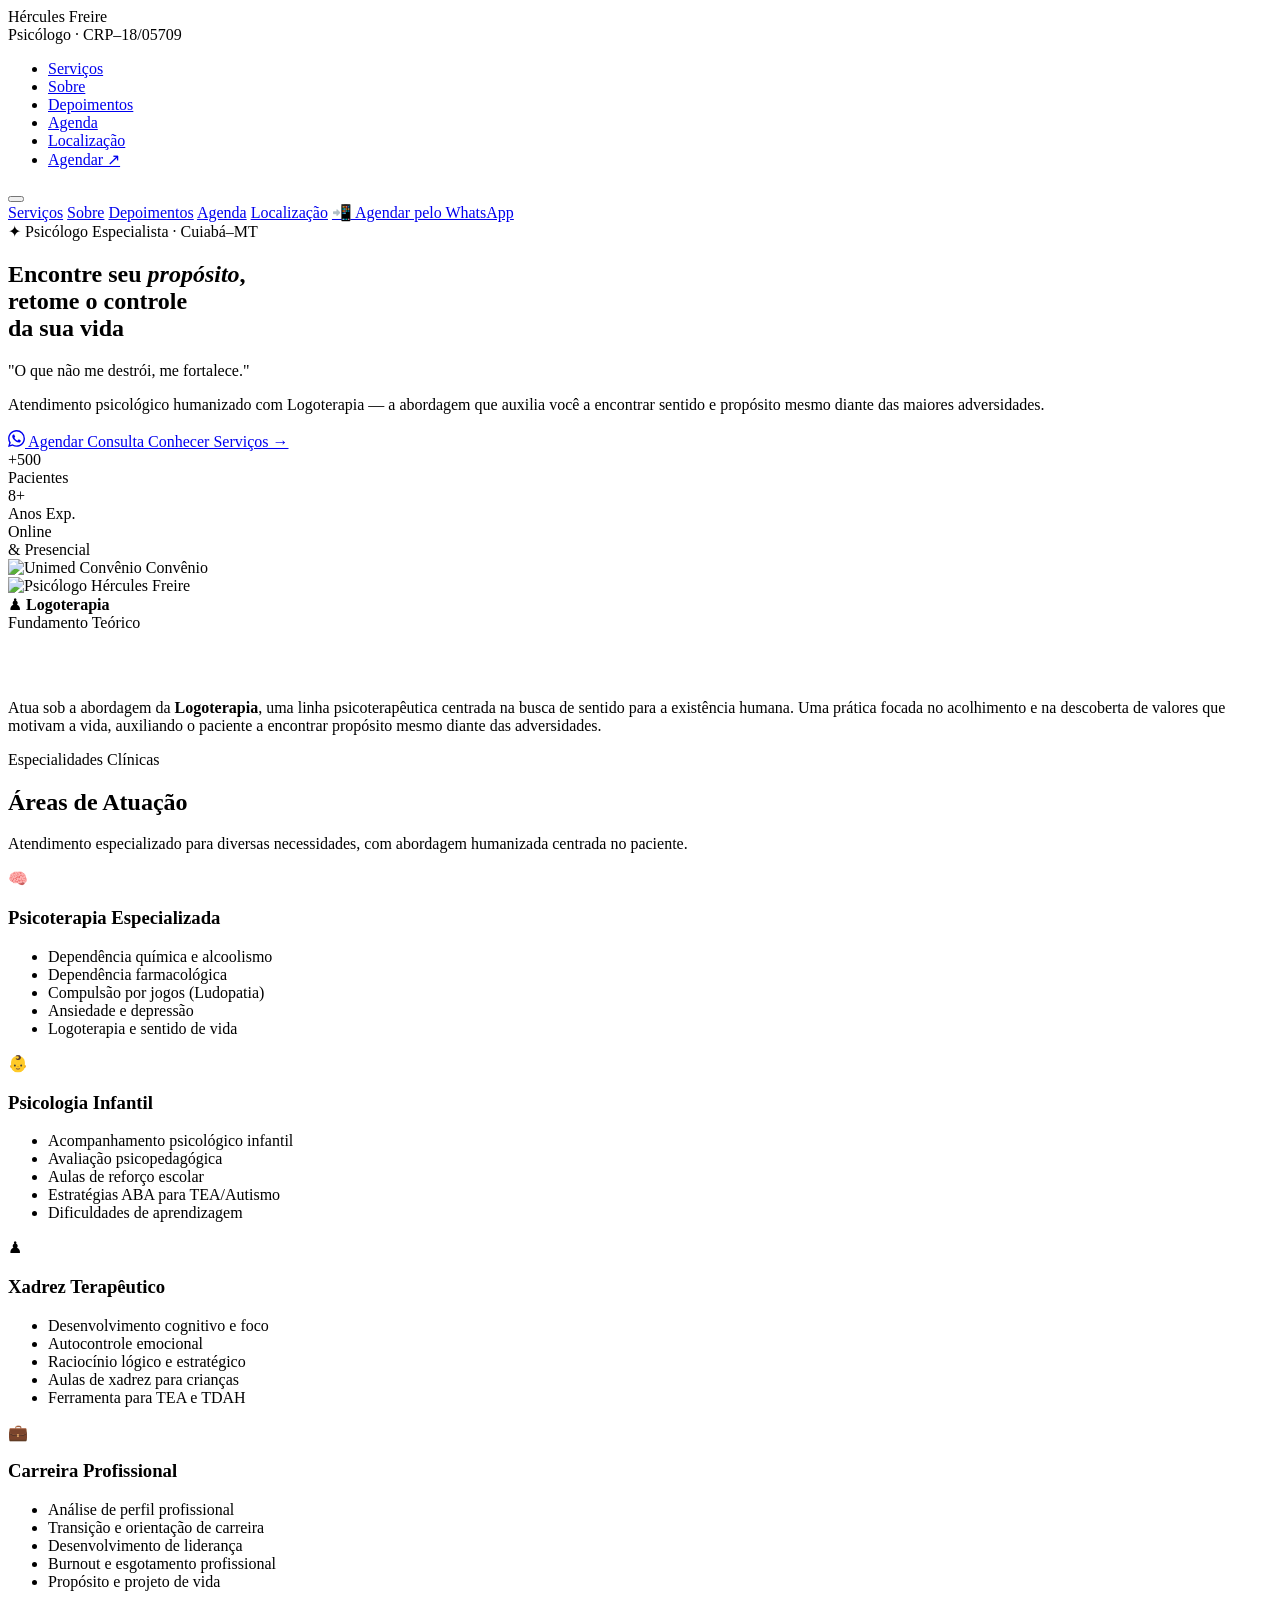
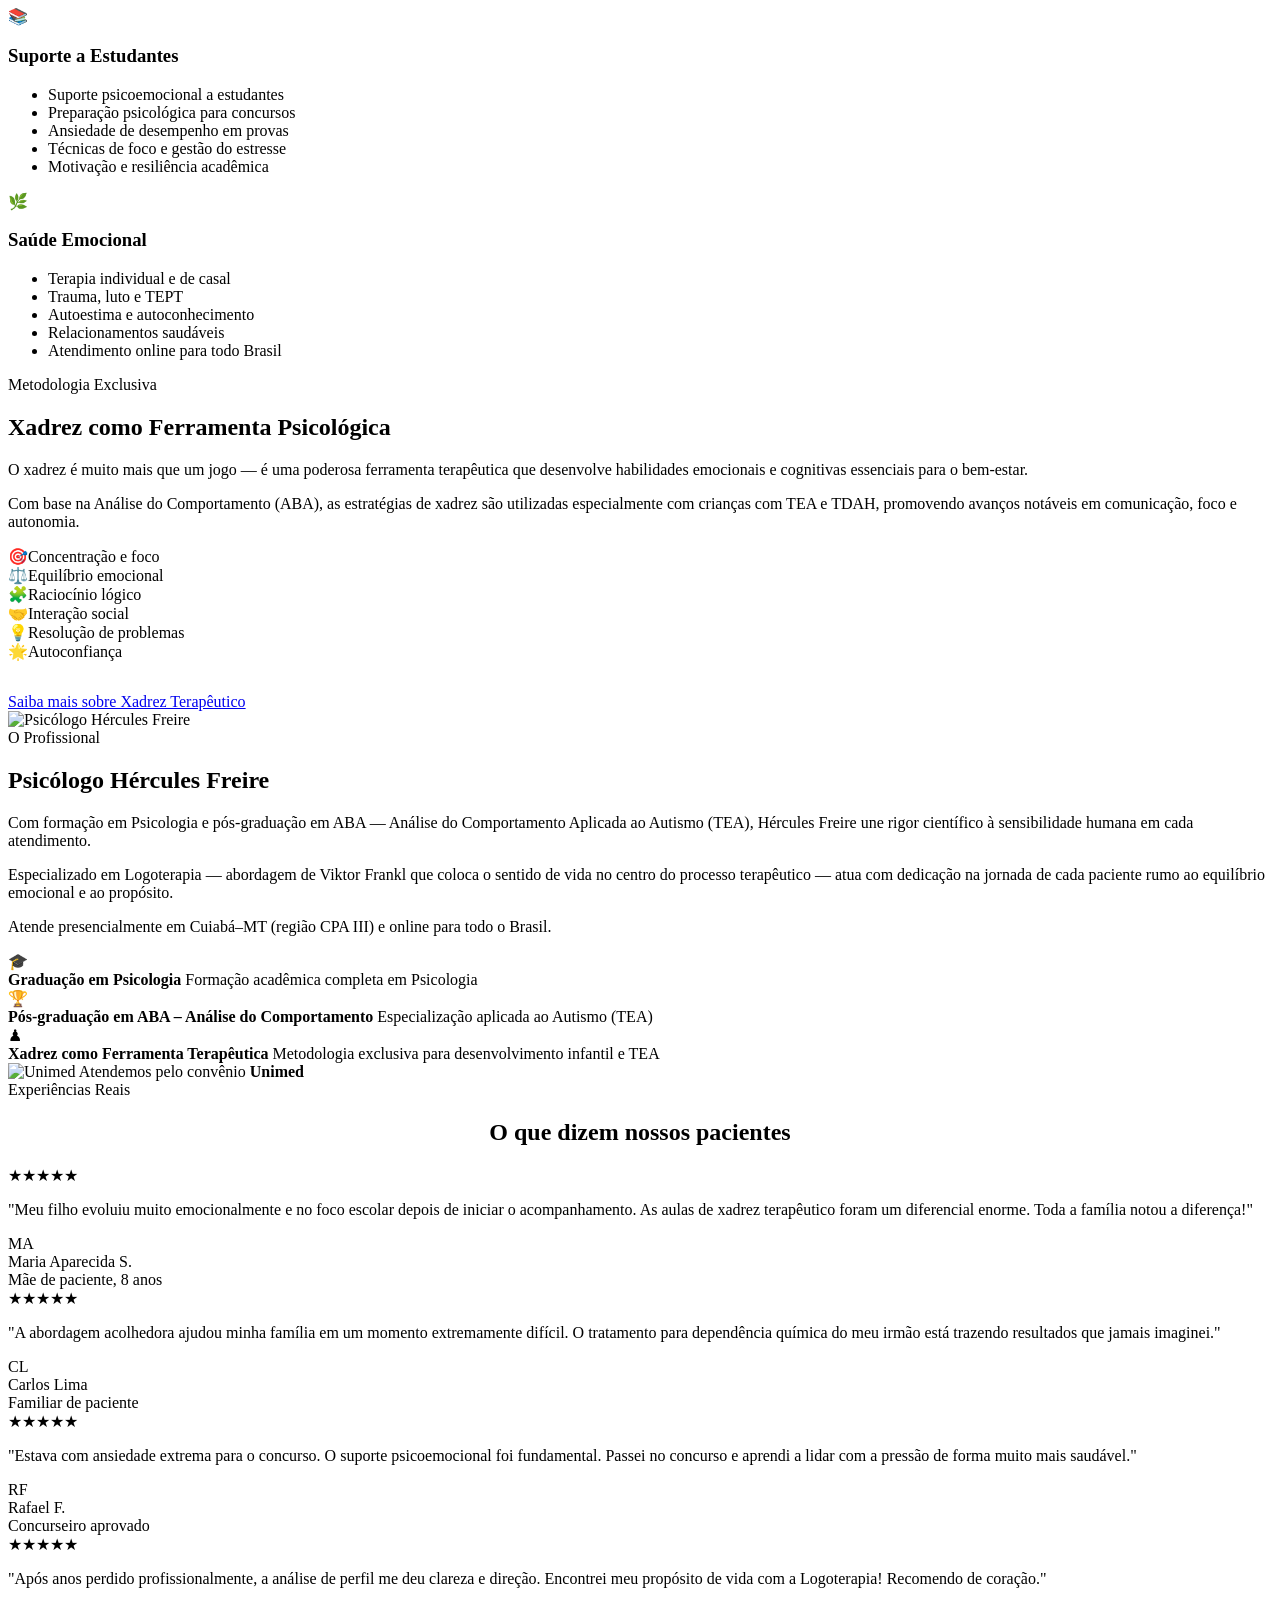
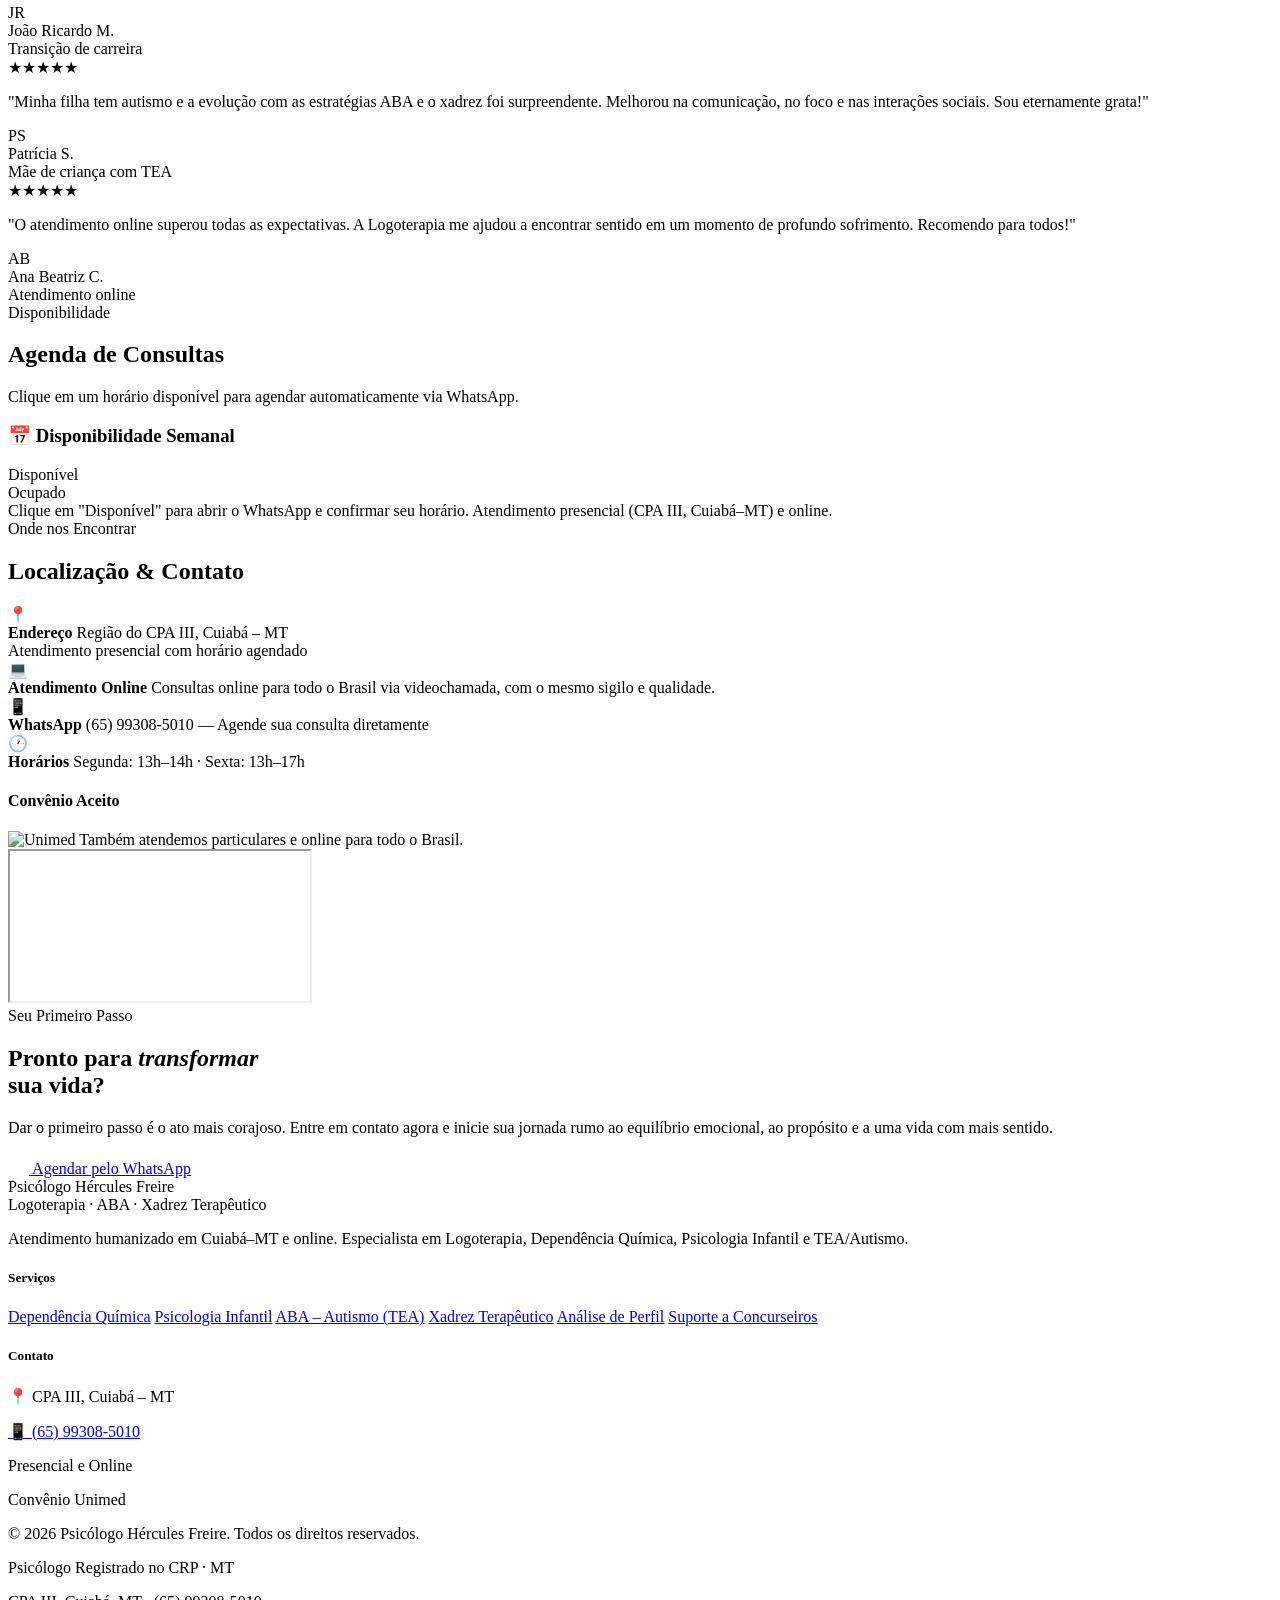
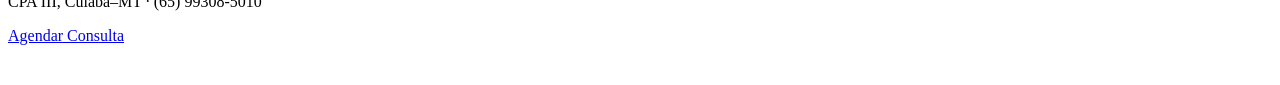
==== index.html @ 8dbeed37 "Add files via upload" ====
<!DOCTYPE html>
<html lang="pt-BR">
<head>
  <meta charset="UTF-8">
  <meta name="viewport" content="width=device-width, initial-scale=1.0">
  <title>Psicólogo Hércules Freire | Logoterapia, Dependência Química, Psicologia Infantil – Cuiabá MT</title>

  <!-- SEO META TAGS -->
  <meta name="description" content="Psicólogo Hércules Freire em Cuiabá-MT. Especialista em Logoterapia, Dependência Química, Alcoolismo, Ludopatia, Psicologia Infantil, ABA para TEA/Autismo, Xadrez Terapêutico. Atendimento presencial e online. Convênio Unimed.">
  <meta name="keywords" content="psicólogo Cuiabá, dependência química Cuiabá, alcoolismo tratamento, ludopatia, psicólogo infantil, ABA autismo TEA, logoterapia, xadrez terapêutico, avaliação psicopedagógica, CPA III, Unimed psicólogo, concurseiros ansiedade, análise perfil profissional">
  <meta name="author" content="Psicólogo Hércules Freire">
  <meta name="robots" content="index, follow">

  <!-- OPEN GRAPH -->
  <meta property="og:title" content="Psicólogo Hércules Freire | Cuiabá MT">
  <meta property="og:description" content="Atendimento psicológico humanizado com Logoterapia. Presencial e online. Convênio Unimed.">
  <meta property="og:type" content="website">
  <meta property="og:locale" content="pt_BR">
  <meta property="og:image" content="assets/foto-hercules.png">
  <link rel="canonical" href="https://psicologoherculesfreire.com.br">

  <!-- SCHEMA MARKUP -->
  <script type="application/ld+json">
  {
    "@context": "https://schema.org",
    "@type": "Psychologist",
    "name": "Hércules Freire",
    "jobTitle": "Psicólogo",
    "description": "Psicólogo especialista em Logoterapia, Dependência Química, Psicologia Infantil, ABA e Xadrez Terapêutico em Cuiabá-MT",
    "address": {
      "@type": "PostalAddress",
      "streetAddress": "Região CPA III",
      "addressLocality": "Cuiabá",
      "addressRegion": "MT",
      "addressCountry": "BR"
    },
    "telephone": "+556599308510",
    "areaServed": "Cuiabá, MT",
    "availableLanguage": "Portuguese",
    "medicalSpecialty": "Psicologia"
  }
  </script>

  <!-- GOOGLE FONTS -->
  <link rel="preconnect" href="https://fonts.googleapis.com">
  <link rel="preconnect" href="https://fonts.gstatic.com" crossorigin>
  <link href="https://fonts.googleapis.com/css2?family=Cormorant+Garamond:ital,wght@0,300;0,400;0,600;0,700;1,300;1,400&family=DM+Sans:opsz,wght@9..40,300;9..40,400;9..40,500;9..40,600&display=swap" rel="stylesheet">

  <!-- CSS -->
  <link rel="stylesheet" href="css/variables.css">
  <link rel="stylesheet" href="css/base.css">
  <link rel="stylesheet" href="css/navbar.css">
  <link rel="stylesheet" href="css/hero.css">
  <link rel="stylesheet" href="css/sections.css">
  <link rel="stylesheet" href="css/cards.css">
  <link rel="stylesheet" href="css/agenda.css">
  <link rel="stylesheet" href="css/footer.css">
  <link rel="stylesheet" href="css/animations.css">
  <link rel="stylesheet" href="css/responsive.css">
</head>
<body>

  <!-- ═══════════════════════════════════════ -->
  <!--  NAVBAR                                 -->
  <!-- ═══════════════════════════════════════ -->
  <nav id="navbar">
    <div class="nav-brand">
      <div class="nl-name">Hércules Freire</div>
      <div class="nl-title">Psicólogo · CRP–18/05709</div>
    </div>
    <ul class="nav-links">
      <li><a href="#areas">Serviços</a></li>
      <li><a href="#sobre">Sobre</a></li>
      <li><a href="#depoimentos">Depoimentos</a></li>
      <li><a href="#agenda">Agenda</a></li>
      <li><a href="#loc">Localização</a></li>
      <li>
        <a href="https://wa.me/556599308510?text=Ol%C3%A1%2C+vim+pelo+site+e+gostaria+de+agendar+uma+consulta."
           target="_blank" class="nav-cta">Agendar ↗</a>
      </li>
    </ul>
    <button class="hamburger" onclick="toggleMenu()" aria-label="Abrir menu">
      <span></span><span></span><span></span>
    </button>
  </nav>

  <!-- MENU MOBILE -->
  <div class="mob-menu" id="mobMenu">
    <a href="#areas"        onclick="closeMenu()">Serviços</a>
    <a href="#sobre"        onclick="closeMenu()">Sobre</a>
    <a href="#depoimentos"  onclick="closeMenu()">Depoimentos</a>
    <a href="#agenda"       onclick="closeMenu()">Agenda</a>
    <a href="#loc"          onclick="closeMenu()">Localização</a>
    <a href="https://wa.me/556599308510?text=Ol%C3%A1%2C+vim+pelo+site+e+gostaria+de+agendar+uma+consulta."
       target="_blank" class="mob-wa">📲 Agendar pelo WhatsApp</a>
  </div>


  <!-- ═══════════════════════════════════════ -->
  <!--  HERO                                   -->
  <!-- ═══════════════════════════════════════ -->
  <section id="hero">
    <div class="h-bg1"></div>
    <div class="h-chess"></div>
    <div class="hero-wrap">

      <!-- Conteúdo esquerdo -->
      <div class="hero-content">
        <div class="hero-badge">✦ Psicólogo Especialista · Cuiabá–MT</div>
        <h1 class="hero-title">
          Encontre seu <em>propósito</em>,<br>
          retome o controle<br>da sua vida
        </h1>
        <p class="hero-tag">"O que não me destrói, me fortalece."</p>
        <p class="hero-sub">
          Atendimento psicológico humanizado com Logoterapia — a abordagem que auxilia
          você a encontrar sentido e propósito mesmo diante das maiores adversidades.
        </p>
        <div class="hero-actions">
          <a href="https://wa.me/556599308510?text=Ol%C3%A1%2C+vim+pelo+site+e+gostaria+de+agendar+uma+consulta."
             target="_blank" class="btn-p">
            <!-- Ícone WhatsApp SVG inline -->
            <svg width="17" height="17" viewBox="0 0 24 24" fill="currentColor">
              <path d="M17.472 14.382c-.297-.149-1.758-.867-2.03-.967-.273-.099-.471-.148-.67.15-.197.297-.767.966-.94 1.164-.173.199-.347.223-.644.075-.297-.15-1.255-.463-2.39-1.475-.883-.788-1.48-1.761-1.653-2.059-.173-.297-.018-.458.13-.606.134-.133.298-.347.446-.52.149-.174.198-.298.298-.497.099-.198.05-.371-.025-.52-.075-.149-.669-1.612-.916-2.207-.242-.579-.487-.5-.669-.51-.173-.008-.371-.01-.57-.01-.198 0-.52.074-.792.372-.272.297-1.04 1.016-1.04 2.479 0 1.462 1.065 2.875 1.213 3.074.149.198 2.096 3.2 5.077 4.487.709.306 1.262.489 1.694.625.712.227 1.36.195 1.871.118.571-.085 1.758-.719 2.006-1.413.248-.694.248-1.289.173-1.413-.074-.124-.272-.198-.57-.347m-5.421 7.403h-.004a9.87 9.87 0 01-5.031-1.378l-.361-.214-3.741.982.998-3.648-.235-.374a9.86 9.86 0 01-1.51-5.26c.001-5.45 4.436-9.884 9.888-9.884 2.64 0 5.122 1.03 6.988 2.898a9.825 9.825 0 012.893 6.994c-.003 5.45-4.437 9.884-9.885 9.884m8.413-18.297A11.815 11.815 0 0012.05 0C5.495 0 .16 5.335.157 11.892c0 2.096.547 4.142 1.588 5.945L.057 24l6.305-1.654a11.882 11.882 0 005.683 1.448h.005c6.554 0 11.89-5.335 11.893-11.893a11.821 11.821 0 00-3.48-8.413z"/>
            </svg>
            Agendar Consulta
          </a>
          <a href="#areas" class="btn-s">Conhecer Serviços →</a>
        </div>
        <div class="hero-stats">
          <div><div class="stat-n">+500</div><div class="stat-l">Pacientes</div></div>
          <div><div class="stat-n">8+</div><div class="stat-l">Anos Exp.</div></div>
          <div><div class="stat-n">Online</div><div class="stat-l">&amp; Presencial</div></div>
        </div>
      </div>

      <!-- Foto direita -->
      <div class="hero-img-wrap">
        <div class="hero-img-frame">
          <div class="h-bg2"></div>
          <div class="hero-card">
            <div class="unimed-hero">
              <img src="assets/unimed-logo.png" alt="Unimed Convênio">
              <span>Convênio</span>
            </div>
            <img src="assets/foto-hercules.png" alt="Psicólogo Hércules Freire" class="hero-photo">
            <div class="hero-img-badge">♟ <b>Logoterapia</b> </div>
          </div>
        </div>
      </div>

    </div>
  </section>


  <!-- ═══════════════════════════════════════ -->
  <!--  LOGOTERAPIA                            -->
  <!-- ═══════════════════════════════════════ -->
  <section id="logoterapia">
    <div class="logo-inner">
      <div class="sec-label" style="justify-content:center;">Fundamento Teórico</div>
      <h2 class="sec-title" style="color:#fff;text-align:center;">
        Logoterapia <span style="color:var(--sage-l);">& Sentido de Vida</span>
      </h2>
      <p class="logo-txt">
        Atua sob a abordagem da <strong>Logoterapia</strong>, uma linha psicoterapêutica
        centrada na busca de sentido para a existência humana. Uma prática focada no
        acolhimento e na descoberta de valores que motivam a vida, auxiliando o paciente
        a encontrar propósito mesmo diante das adversidades.
      </p>
    </div>
  </section>


  <!-- ═══════════════════════════════════════ -->
  <!--  ÁREAS DE ATUAÇÃO                       -->
  <!-- ═══════════════════════════════════════ -->
  <section id="areas">
    <div class="sec-inner">
      <div class="sec-label reveal">Especialidades Clínicas</div>
      <h2 class="sec-title reveal d1">Áreas de <span>Atuação</span></h2>
      <p class="sec-desc reveal d2">
        Atendimento especializado para diversas necessidades, com abordagem humanizada
        centrada no paciente.
      </p>

      <div class="areas-grid">

        <div class="area-card reveal d1">
          <div class="area-icon">🧠</div>
          <h3>Psicoterapia Especializada</h3>
          <ul>
            <li>Dependência química e alcoolismo</li>
            <li>Dependência farmacológica</li>
            <li>Compulsão por jogos (Ludopatia)</li>
            <li>Ansiedade e depressão</li>
            <li>Logoterapia e sentido de vida</li>
          </ul>
        </div>

        <div class="area-card reveal d2">
          <div class="area-icon">👶</div>
          <h3>Psicologia Infantil</h3>
          <ul>
            <li>Acompanhamento psicológico infantil</li>
            <li>Avaliação psicopedagógica</li>
            <li>Aulas de reforço escolar</li>
            <li>Estratégias ABA para TEA/Autismo</li>
            <li>Dificuldades de aprendizagem</li>
          </ul>
        </div>

        <div class="area-card reveal d3">
          <div class="area-icon">♟</div>
          <h3>Xadrez Terapêutico</h3>
          <ul>
            <li>Desenvolvimento cognitivo e foco</li>
            <li>Autocontrole emocional</li>
            <li>Raciocínio lógico e estratégico</li>
            <li>Aulas de xadrez para crianças</li>
            <li>Ferramenta para TEA e TDAH</li>
          </ul>
        </div>

        <div class="area-card reveal d1">
          <div class="area-icon">💼</div>
          <h3>Carreira Profissional</h3>
          <ul>
            <li>Análise de perfil profissional</li>
            <li>Transição e orientação de carreira</li>
            <li>Desenvolvimento de liderança</li>
            <li>Burnout e esgotamento profissional</li>
            <li>Propósito e projeto de vida</li>
          </ul>
        </div>

        <div class="area-card reveal d2">
          <div class="area-icon">📚</div>
          <h3>Suporte a Estudantes</h3>
          <ul>
            <li>Suporte psicoemocional a estudantes</li>
            <li>Preparação psicológica para concursos</li>
            <li>Ansiedade de desempenho em provas</li>
            <li>Técnicas de foco e gestão do estresse</li>
            <li>Motivação e resiliência acadêmica</li>
          </ul>
        </div>

        <div class="area-card reveal d3">
          <div class="area-icon">🌿</div>
          <h3>Saúde Emocional</h3>
          <ul>
            <li>Terapia individual e de casal</li>
            <li>Trauma, luto e TEPT</li>
            <li>Autoestima e autoconhecimento</li>
            <li>Relacionamentos saudáveis</li>
            <li>Atendimento online para todo Brasil</li>
          </ul>
        </div>

      </div>
    </div>
  </section>


  <!-- ═══════════════════════════════════════ -->
  <!--  XADREZ TERAPÊUTICO                     -->
  <!-- ═══════════════════════════════════════ -->
  <section id="xadrez">
    <div class="chess-pat"></div>
    <div class="sec-inner">
      <div class="chess-grid">

        <!-- Tabuleiro visual (gerado pelo JS) -->
        <div class="chess-board" id="chessBoard"></div>

        <!-- Conteúdo -->
        <div class="chess-content">
          <div class="sec-label">Metodologia Exclusiva</div>
          <h2 class="sec-title reveal">Xadrez como <span>Ferramenta Psicológica</span></h2>
          <p class="reveal d1">
            O xadrez é muito mais que um jogo — é uma poderosa ferramenta terapêutica que
            desenvolve habilidades emocionais e cognitivas essenciais para o bem-estar.
          </p>
          <p class="reveal d2">
            Com base na Análise do Comportamento (ABA), as estratégias de xadrez são
            utilizadas especialmente com crianças com TEA e TDAH, promovendo avanços
            notáveis em comunicação, foco e autonomia.
          </p>
          <div class="chess-bens reveal d3">
            <div class="chess-ben"><span>🎯</span><span>Concentração e foco</span></div>
            <div class="chess-ben"><span>⚖️</span><span>Equilíbrio emocional</span></div>
            <div class="chess-ben"><span>🧩</span><span>Raciocínio lógico</span></div>
            <div class="chess-ben"><span>🤝</span><span>Interação social</span></div>
            <div class="chess-ben"><span>💡</span><span>Resolução de problemas</span></div>
            <div class="chess-ben"><span>🌟</span><span>Autoconfiança</span></div>
          </div>
          <div style="margin-top:2rem">
            <a href="https://wa.me/556599308510?text=Ol%C3%A1%2C+tenho+interesse+nas+aulas+de+xadrez+terap%C3%AAutico."
               target="_blank" class="btn-p reveal d4">
              Saiba mais sobre Xadrez Terapêutico
            </a>
          </div>
        </div>

      </div>
    </div>
  </section>


  <!-- ═══════════════════════════════════════ -->
  <!--  SOBRE                                  -->
  <!-- ═══════════════════════════════════════ -->
  <section id="sobre">
    <div class="sec-inner">
      <div class="sobre-grid">

        <div class="sobre-img-wrap reveal">
          <img src="assets/foto-hercules.png" alt="Psicólogo Hércules Freire" class="sobre-img">
          <div class="sobre-acc"></div>
        </div>

        <div class="sobre-content">
          <div class="sec-label reveal">O Profissional</div>
          <h2 class="sec-title reveal d1">Psicólogo <span>Hércules Freire</span></h2>
          <p class="reveal d2">
            Com formação em Psicologia e pós-graduação em ABA — Análise do Comportamento
            Aplicada ao Autismo (TEA), Hércules Freire une rigor científico à sensibilidade
            humana em cada atendimento.
          </p>
          <p class="reveal d2">
            Especializado em Logoterapia — abordagem de Viktor Frankl que coloca o sentido
            de vida no centro do processo terapêutico — atua com dedicação na jornada de
            cada paciente rumo ao equilíbrio emocional e ao propósito.
          </p>
          <p class="reveal d3">
            Atende presencialmente em Cuiabá–MT (região CPA III) e online para todo o Brasil.
          </p>

          <div class="creds reveal d3">
            <div class="cred">
              <div class="cred-ico">🎓</div>
              <div>
                <strong>Graduação em Psicologia</strong>
                <span>Formação acadêmica completa em Psicologia</span>
              </div>
            </div>
            <div class="cred">
              <div class="cred-ico">🏆</div>
              <div>
                <strong>Pós-graduação em ABA – Análise do Comportamento</strong>
                <span>Especialização aplicada ao Autismo (TEA)</span>
              </div>
            </div>
            <div class="cred">
              <div class="cred-ico">♟</div>
              <div>
                <strong>Xadrez como Ferramenta Terapêutica</strong>
                <span>Metodologia exclusiva para desenvolvimento infantil e TEA</span>
              </div>
            </div>
          </div>

          <div class="conv-badge reveal d4">
            <img src="assets/unimed-logo.png" alt="Unimed">
            <span>Atendemos pelo convênio <strong>Unimed</strong></span>
          </div>
        </div>

      </div>
    </div>
  </section>


  <!-- ═══════════════════════════════════════ -->
  <!--  DEPOIMENTOS                            -->
  <!-- ═══════════════════════════════════════ -->
  <section id="depoimentos">
    <div class="sec-inner">
      <div class="sec-label reveal" style="justify-content:center;">Experiências Reais</div>
      <h2 class="sec-title reveal d1" style="text-align:center;">
        O que dizem nossos <span>pacientes</span>
      </h2>

      <div class="depo-grid">

        <div class="depo-card reveal d1">
          <div class="stars">★★★★★</div>
          <p class="depo-txt">"Meu filho evoluiu muito emocionalmente e no foco escolar depois de iniciar o acompanhamento. As aulas de xadrez terapêutico foram um diferencial enorme. Toda a família notou a diferença!"</p>
          <div class="depo-auth">
            <div class="depo-av">MA</div>
            <div><div class="depo-nm">Maria Aparecida S.</div><div class="depo-rl">Mãe de paciente, 8 anos</div></div>
          </div>
        </div>

        <div class="depo-card reveal d2">
          <div class="stars">★★★★★</div>
          <p class="depo-txt">"A abordagem acolhedora ajudou minha família em um momento extremamente difícil. O tratamento para dependência química do meu irmão está trazendo resultados que jamais imaginei."</p>
          <div class="depo-auth">
            <div class="depo-av">CL</div>
            <div><div class="depo-nm">Carlos Lima</div><div class="depo-rl">Familiar de paciente</div></div>
          </div>
        </div>

        <div class="depo-card reveal d3">
          <div class="stars">★★★★★</div>
          <p class="depo-txt">"Estava com ansiedade extrema para o concurso. O suporte psicoemocional foi fundamental. Passei no concurso e aprendi a lidar com a pressão de forma muito mais saudável."</p>
          <div class="depo-auth">
            <div class="depo-av">RF</div>
            <div><div class="depo-nm">Rafael F.</div><div class="depo-rl">Concurseiro aprovado</div></div>
          </div>
        </div>

        <div class="depo-card reveal d1">
          <div class="stars">★★★★★</div>
          <p class="depo-txt">"Após anos perdido profissionalmente, a análise de perfil me deu clareza e direção. Encontrei meu propósito de vida com a Logoterapia! Recomendo de coração."</p>
          <div class="depo-auth">
            <div class="depo-av">JR</div>
            <div><div class="depo-nm">João Ricardo M.</div><div class="depo-rl">Transição de carreira</div></div>
          </div>
        </div>

        <div class="depo-card reveal d2">
          <div class="stars">★★★★★</div>
          <p class="depo-txt">"Minha filha tem autismo e a evolução com as estratégias ABA e o xadrez foi surpreendente. Melhorou na comunicação, no foco e nas interações sociais. Sou eternamente grata!"</p>
          <div class="depo-auth">
            <div class="depo-av">PS</div>
            <div><div class="depo-nm">Patrícia S.</div><div class="depo-rl">Mãe de criança com TEA</div></div>
          </div>
        </div>

        <div class="depo-card reveal d3">
          <div class="stars">★★★★★</div>
          <p class="depo-txt">"O atendimento online superou todas as expectativas. A Logoterapia me ajudou a encontrar sentido em um momento de profundo sofrimento. Recomendo para todos!"</p>
          <div class="depo-auth">
            <div class="depo-av">AB</div>
            <div><div class="depo-nm">Ana Beatriz C.</div><div class="depo-rl">Atendimento online</div></div>
          </div>
        </div>

      </div>
    </div>
  </section>


  <!-- ═══════════════════════════════════════ -->
  <!--  AGENDA                                 -->
  <!-- ═══════════════════════════════════════ -->
  <section id="agenda">
    <div class="sec-inner">
      <div class="sec-label reveal">Disponibilidade</div>
      <h2 class="sec-title reveal d1">Agenda <span>de Consultas</span></h2>
      <p class="sec-desc reveal d2">
        Clique em um horário disponível para agendar automaticamente via WhatsApp.
      </p>

      <div class="ag-wrap reveal d2">
        <div class="ag-head">
          <h3>📅 Disponibilidade Semanal</h3>
          <div class="ag-leg">
            <div class="leg-i"><div class="leg-dot av"></div>Disponível</div>
            <div class="leg-i"><div class="leg-dot bz"></div>Ocupado</div>
          </div>
        </div>
        <!-- Grid gerado dinamicamente pelo agenda.js -->
        <div class="ag-grid" id="agGrid"></div>
        <div class="ag-note">
          Clique em "Disponível" para abrir o WhatsApp e confirmar seu horário.
          Atendimento presencial (CPA III, Cuiabá–MT) e online.
        </div>
      </div>
    </div>
  </section>


  <!-- ═══════════════════════════════════════ -->
  <!--  LOCALIZAÇÃO                            -->
  <!-- ═══════════════════════════════════════ -->
  <section id="loc">
    <div class="sec-inner">
      <div class="sec-label reveal">Onde nos Encontrar</div>
      <h2 class="sec-title reveal d1">Localização <span>&amp; Contato</span></h2>

      <div class="loc-grid">

        <div>
          <div class="loc-cards reveal">
            <div class="loc-c">
              <div class="loc-ico">📍</div>
              <div>
                <strong>Endereço</strong>
                <span>Região do CPA III, Cuiabá – MT<br>Atendimento presencial com horário agendado</span>
              </div>
            </div>
            <div class="loc-c">
              <div class="loc-ico">💻</div>
              <div>
                <strong>Atendimento Online</strong>
                <span>Consultas online para todo o Brasil via videochamada, com o mesmo sigilo e qualidade.</span>
              </div>
            </div>
            <div class="loc-c">
              <div class="loc-ico">📱</div>
              <div>
                <strong>WhatsApp</strong>
                <span>(65) 99308-5010 — Agende sua consulta diretamente</span>
              </div>
            </div>
            <div class="loc-c">
              <div class="loc-ico">🕐</div>
              <div>
                <strong>Horários</strong>
                <span>Segunda: 13h–14h · Sexta: 13h–17h</span>
              </div>
            </div>
          </div>

          <div class="conv-sec reveal d2">
            <h4>Convênio Aceito</h4>
            <div class="conv-logos">
              <img src="assets/unimed-logo.png" alt="Unimed">
              <span>Também atendemos particulares e online para todo o Brasil.</span>
            </div>
          </div>
        </div>

        <!-- Mapa Google -->
        <div class="map-e reveal d2">
          <iframe
            src="https://www.google.com/maps/embed?pb=!1m18!1m12!1m3!1d7686.5!2d-56.08!3d-15.61!2m3!1f0!2f0!3f0!3m2!1i1024!2i768!4f13.1!3m3!1m2!1s0x939db133e4f6b1a3%3A0xa1f!2sCPA+III%2C+Cuiab%C3%A1+-+MT%2C+78060-000!5e0!3m2!1spt-BR!2sbr!4v1715000000000"
            allowfullscreen="" loading="lazy"
            referrerpolicy="no-referrer-when-downgrade"
            title="CPA III Cuiabá MT">
          </iframe>
        </div>

      </div>
    </div>
  </section>


  <!-- ═══════════════════════════════════════ -->
  <!--  CTA FINAL                              -->
  <!-- ═══════════════════════════════════════ -->
  <section id="contato">
    <div class="cta-bg"></div>
    <div class="cta-inner">
      <div class="sec-label">Seu Primeiro Passo</div>
      <h2 class="cta-title reveal">
        Pronto para <em>transformar</em><br>sua vida?
      </h2>
      <p class="cta-desc reveal d1">
        Dar o primeiro passo é o ato mais corajoso. Entre em contato agora e inicie
        sua jornada rumo ao equilíbrio emocional, ao propósito e a uma vida com mais sentido.
      </p>
      <div class="reveal d2">
        <a href="https://wa.me/556599308510?text=Ol%C3%A1%2C+vim+pelo+site+e+gostaria+de+agendar+uma+consulta."
           target="_blank" class="btn-wa">
          <svg viewBox="0 0 24 24" fill="white" width="21" height="21">
            <path d="M17.472 14.382c-.297-.149-1.758-.867-2.03-.967-.273-.099-.471-.148-.67.15-.197.297-.767.966-.94 1.164-.173.199-.347.223-.644.075-.297-.15-1.255-.463-2.39-1.475-.883-.788-1.48-1.761-1.653-2.059-.173-.297-.018-.458.13-.606.134-.133.298-.347.446-.52.149-.174.198-.298.298-.497.099-.198.05-.371-.025-.52-.075-.149-.669-1.612-.916-2.207-.242-.579-.487-.5-.669-.51-.173-.008-.371-.01-.57-.01-.198 0-.52.074-.792.372-.272.297-1.04 1.016-1.04 2.479 0 1.462 1.065 2.875 1.213 3.074.149.198 2.096 3.2 5.077 4.487.709.306 1.262.489 1.694.625.712.227 1.36.195 1.871.118.571-.085 1.758-.719 2.006-1.413.248-.694.248-1.289.173-1.413-.074-.124-.272-.198-.57-.347m-5.421 7.403h-.004a9.87 9.87 0 01-5.031-1.378l-.361-.214-3.741.982.998-3.648-.235-.374a9.86 9.86 0 01-1.51-5.26c.001-5.45 4.436-9.884 9.888-9.884 2.64 0 5.122 1.03 6.988 2.898a9.825 9.825 0 012.893 6.994c-.003 5.45-4.437 9.884-9.885 9.884m8.413-18.297A11.815 11.815 0 0012.05 0C5.495 0 .16 5.335.157 11.892c0 2.096.547 4.142 1.588 5.945L.057 24l6.305-1.654a11.882 11.882 0 005.683 1.448h.005c6.554 0 11.89-5.335 11.893-11.893a11.821 11.821 0 00-3.48-8.413z"/>
          </svg>
          Agendar pelo WhatsApp
        </a>
      </div>
    </div>
  </section>


  <!-- ═══════════════════════════════════════ -->
  <!--  FOOTER                                 -->
  <!-- ═══════════════════════════════════════ -->
  <footer>
    <div class="ft-inner">
      <div class="ft-grid">

        <div class="ft-brand">
          <div class="ft-logo-name">Psicólogo Hércules Freire</div>
          <div class="ft-logo-sub">Logoterapia · ABA · Xadrez Terapêutico</div>
          <p>Atendimento humanizado em Cuiabá–MT e online. Especialista em
             Logoterapia, Dependência Química, Psicologia Infantil e TEA/Autismo.</p>
        </div>

        <div class="ft-col">
          <h5>Serviços</h5>
          <a href="#areas">Dependência Química</a>
          <a href="#areas">Psicologia Infantil</a>
          <a href="#areas">ABA – Autismo (TEA)</a>
          <a href="#areas">Xadrez Terapêutico</a>
          <a href="#areas">Análise de Perfil</a>
          <a href="#areas">Suporte a Concurseiros</a>
        </div>

        <div class="ft-col">
          <h5>Contato</h5>
          <p>📍 CPA III, Cuiabá – MT</p>
          <a href="https://wa.me/556599308510" target="_blank">📱 (65) 99308-5010</a>
          <p>Presencial e Online</p>
          <p>Convênio Unimed</p>
        </div>

      </div>
      <div class="ft-bot">
        <p>© 2026 Psicólogo Hércules Freire. Todos os direitos reservados.</p>
        <span class="crp">Psicólogo Registrado no CRP · MT</span>
        <p>CPA III, Cuiabá–MT · (65) 99308-5010</p>
      </div>
    </div>
  </footer>


  <!-- ═══════════════════════════════════════ -->
  <!--  BOTÃO FLUTUANTE WHATSAPP               -->
  <!-- ═══════════════════════════════════════ -->
  <a href="https://wa.me/556599308510?text=Ol%C3%A1%2C+vim+pelo+site+e+gostaria+de+agendar+uma+consulta."
     target="_blank" class="wa-float" aria-label="WhatsApp">
    <div class="wa-tip">Agendar Consulta</div>
    <svg viewBox="0 0 24 24" fill="white" width="28" height="28">
      <path d="M17.472 14.382c-.297-.149-1.758-.867-2.03-.967-.273-.099-.471-.148-.67.15-.197.297-.767.966-.94 1.164-.173.199-.347.223-.644.075-.297-.15-1.255-.463-2.39-1.475-.883-.788-1.48-1.761-1.653-2.059-.173-.297-.018-.458.13-.606.134-.133.298-.347.446-.52.149-.174.198-.298.298-.497.099-.198.05-.371-.025-.52-.075-.149-.669-1.612-.916-2.207-.242-.579-.487-.5-.669-.51-.173-.008-.371-.01-.57-.01-.198 0-.52.074-.792.372-.272.297-1.04 1.016-1.04 2.479 0 1.462 1.065 2.875 1.213 3.074.149.198 2.096 3.2 5.077 4.487.709.306 1.262.489 1.694.625.712.227 1.36.195 1.871.118.571-.085 1.758-.719 2.006-1.413.248-.694.248-1.289.173-1.413-.074-.124-.272-.198-.57-.347m-5.421 7.403h-.004a9.87 9.87 0 01-5.031-1.378l-.361-.214-3.741.982.998-3.648-.235-.374a9.86 9.86 0 01-1.51-5.26c.001-5.45 4.436-9.884 9.888-9.884 2.64 0 5.122 1.03 6.988 2.898a9.825 9.825 0 012.893 6.994c-.003 5.45-4.437 9.884-9.885 9.884m8.413-18.297A11.815 11.815 0 0012.05 0C5.495 0 .16 5.335.157 11.892c0 2.096.547 4.142 1.588 5.945L.057 24l6.305-1.654a11.882 11.882 0 005.683 1.448h.005c6.554 0 11.89-5.335 11.893-11.893a11.821 11.821 0 00-3.48-8.413z"/>
    </svg>
  </a>


  <!-- ═══════════════════════════════════════ -->
  <!--  SCRIPTS                                -->
  <!-- ═══════════════════════════════════════ -->
  <script src="js/navbar.js"></script>
  <script src="js/agenda.js"></script>
  <script src="js/chess-board.js"></script>
  <script src="js/animations.js"></script>
  <script src="js/smooth-scroll.js"></script>

</body>
</html>
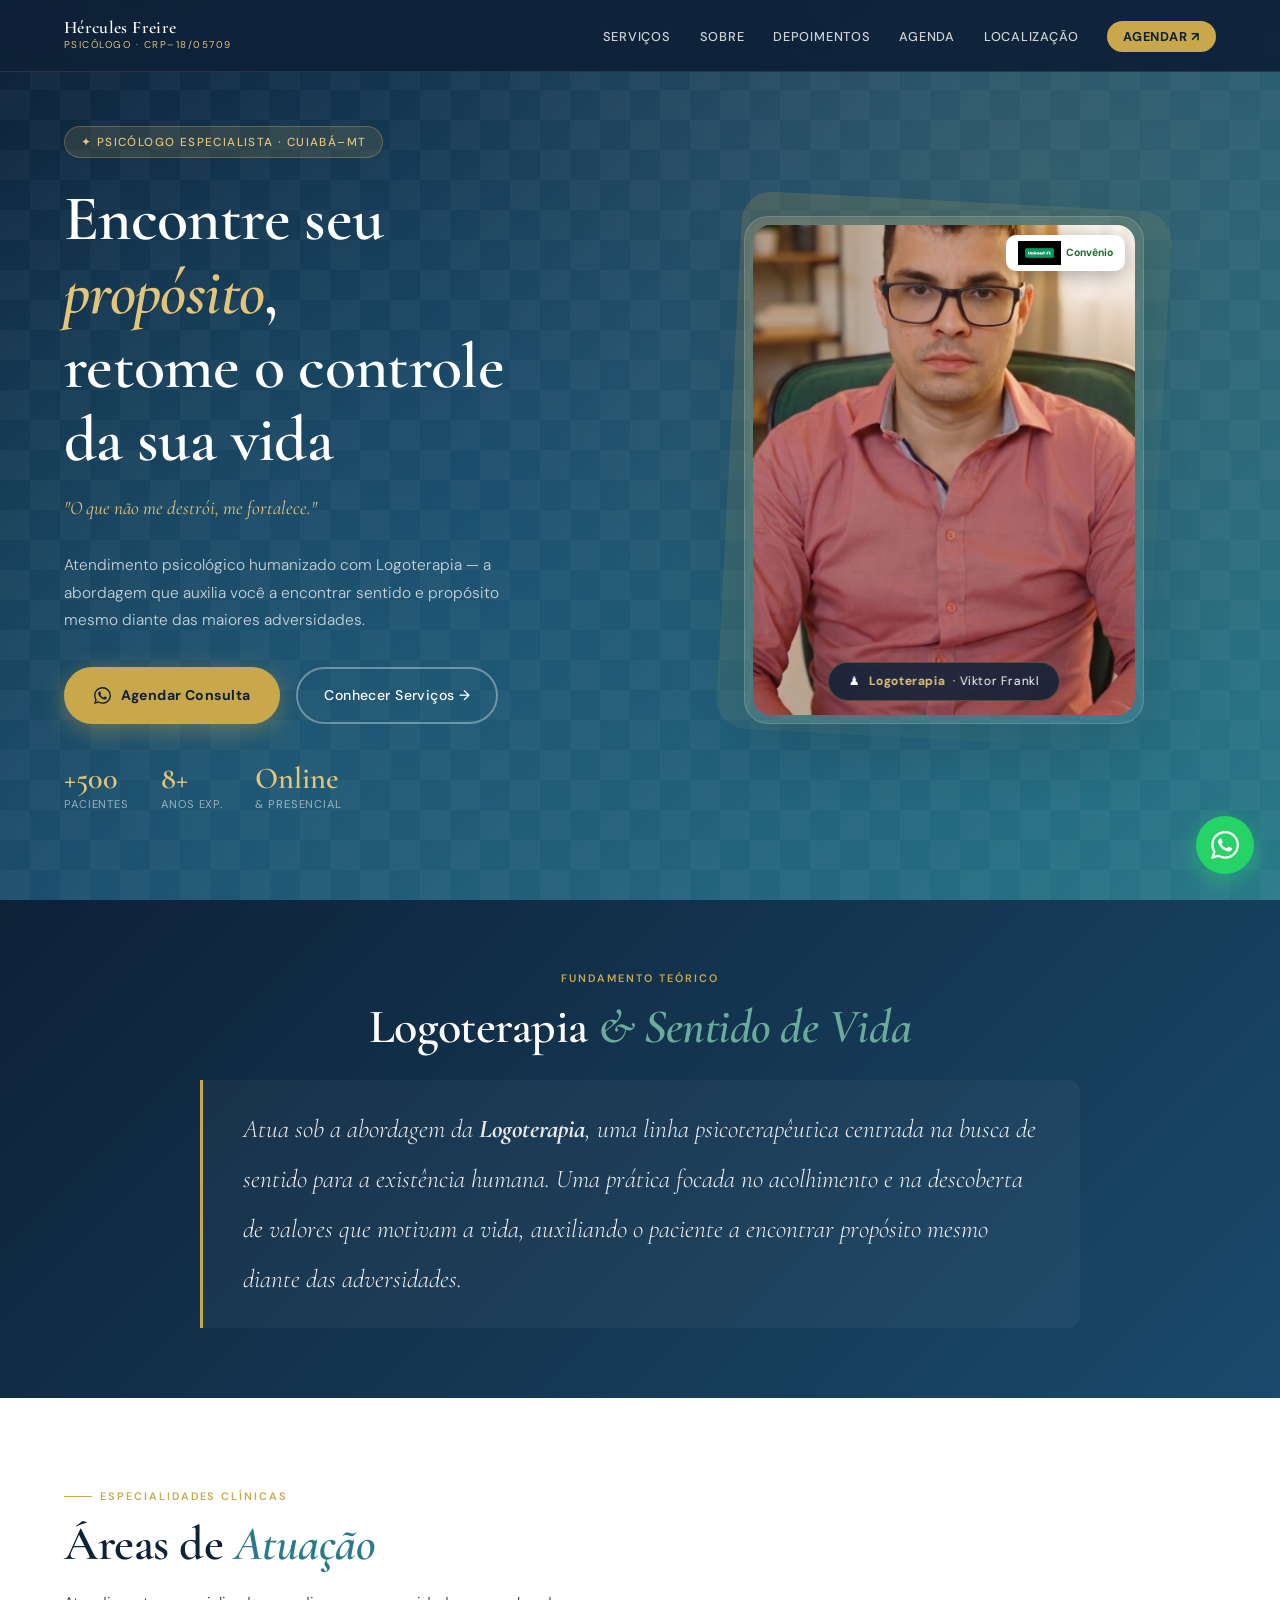
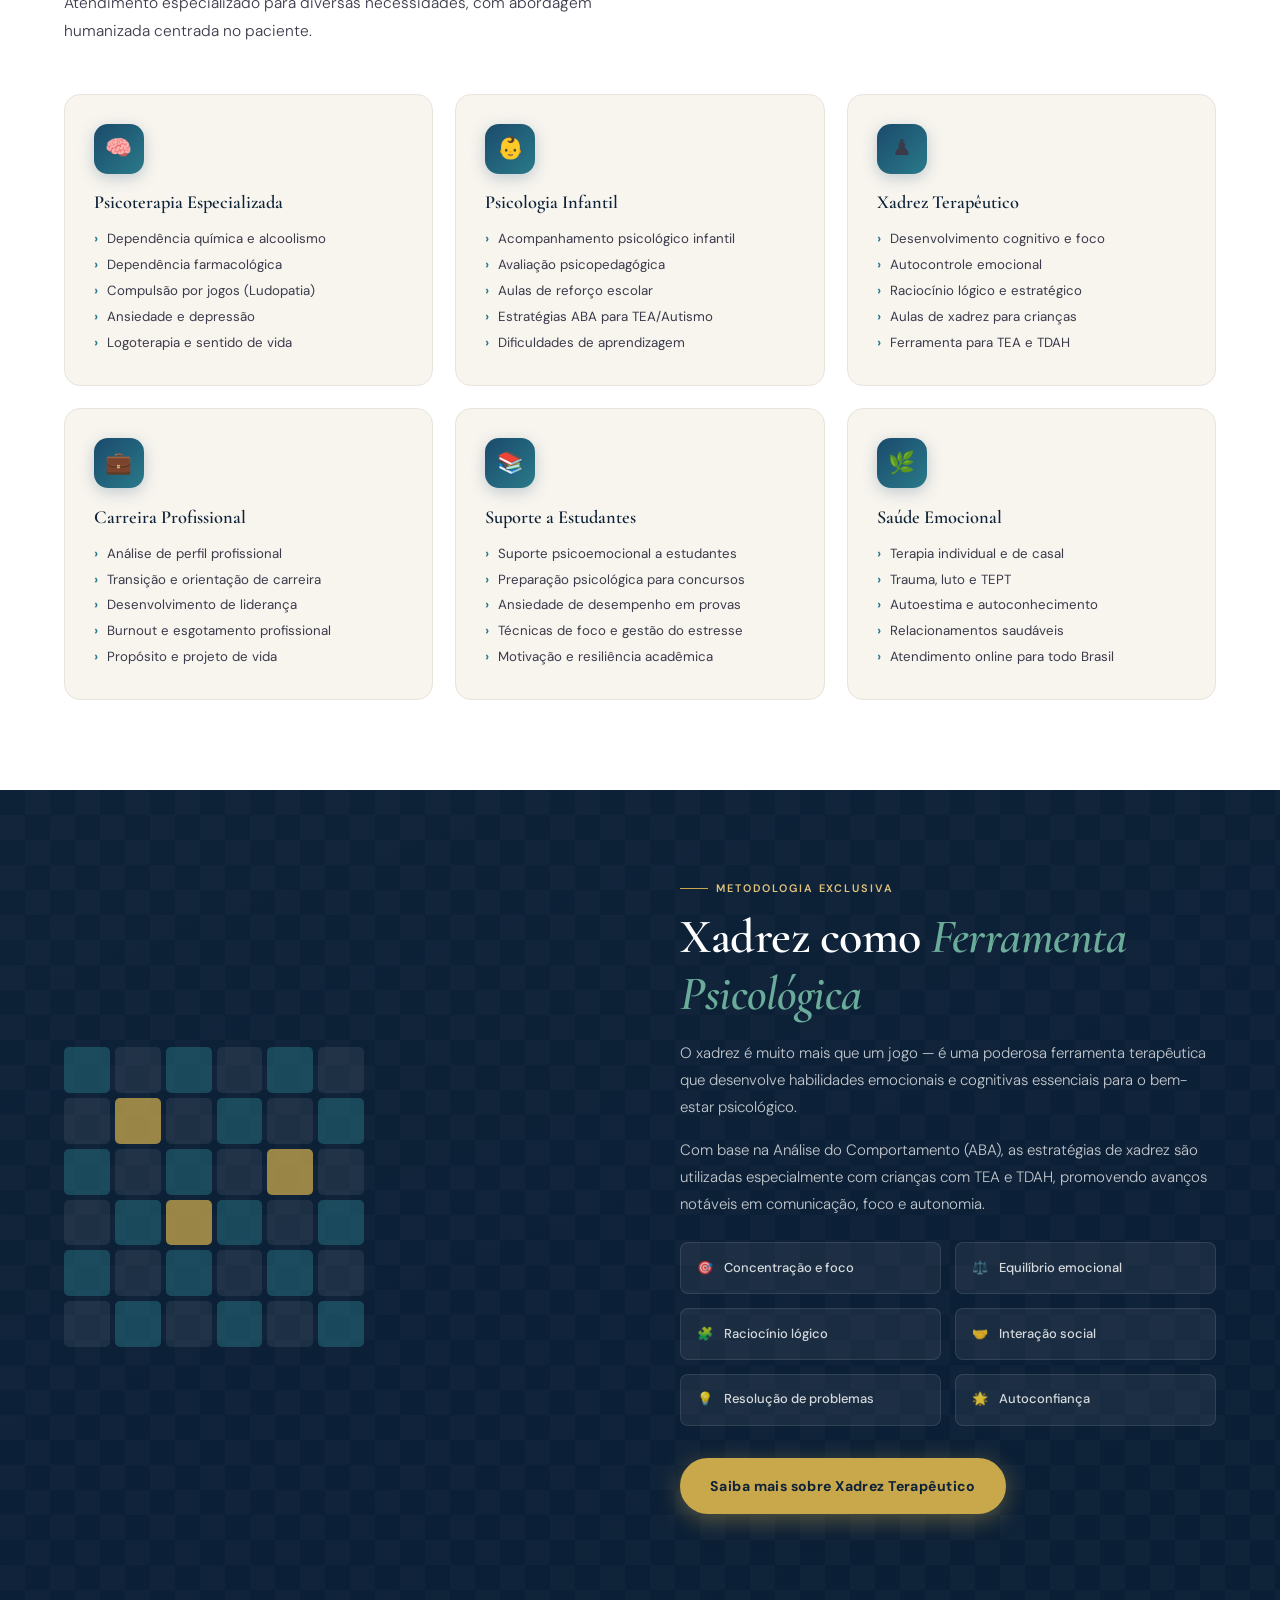
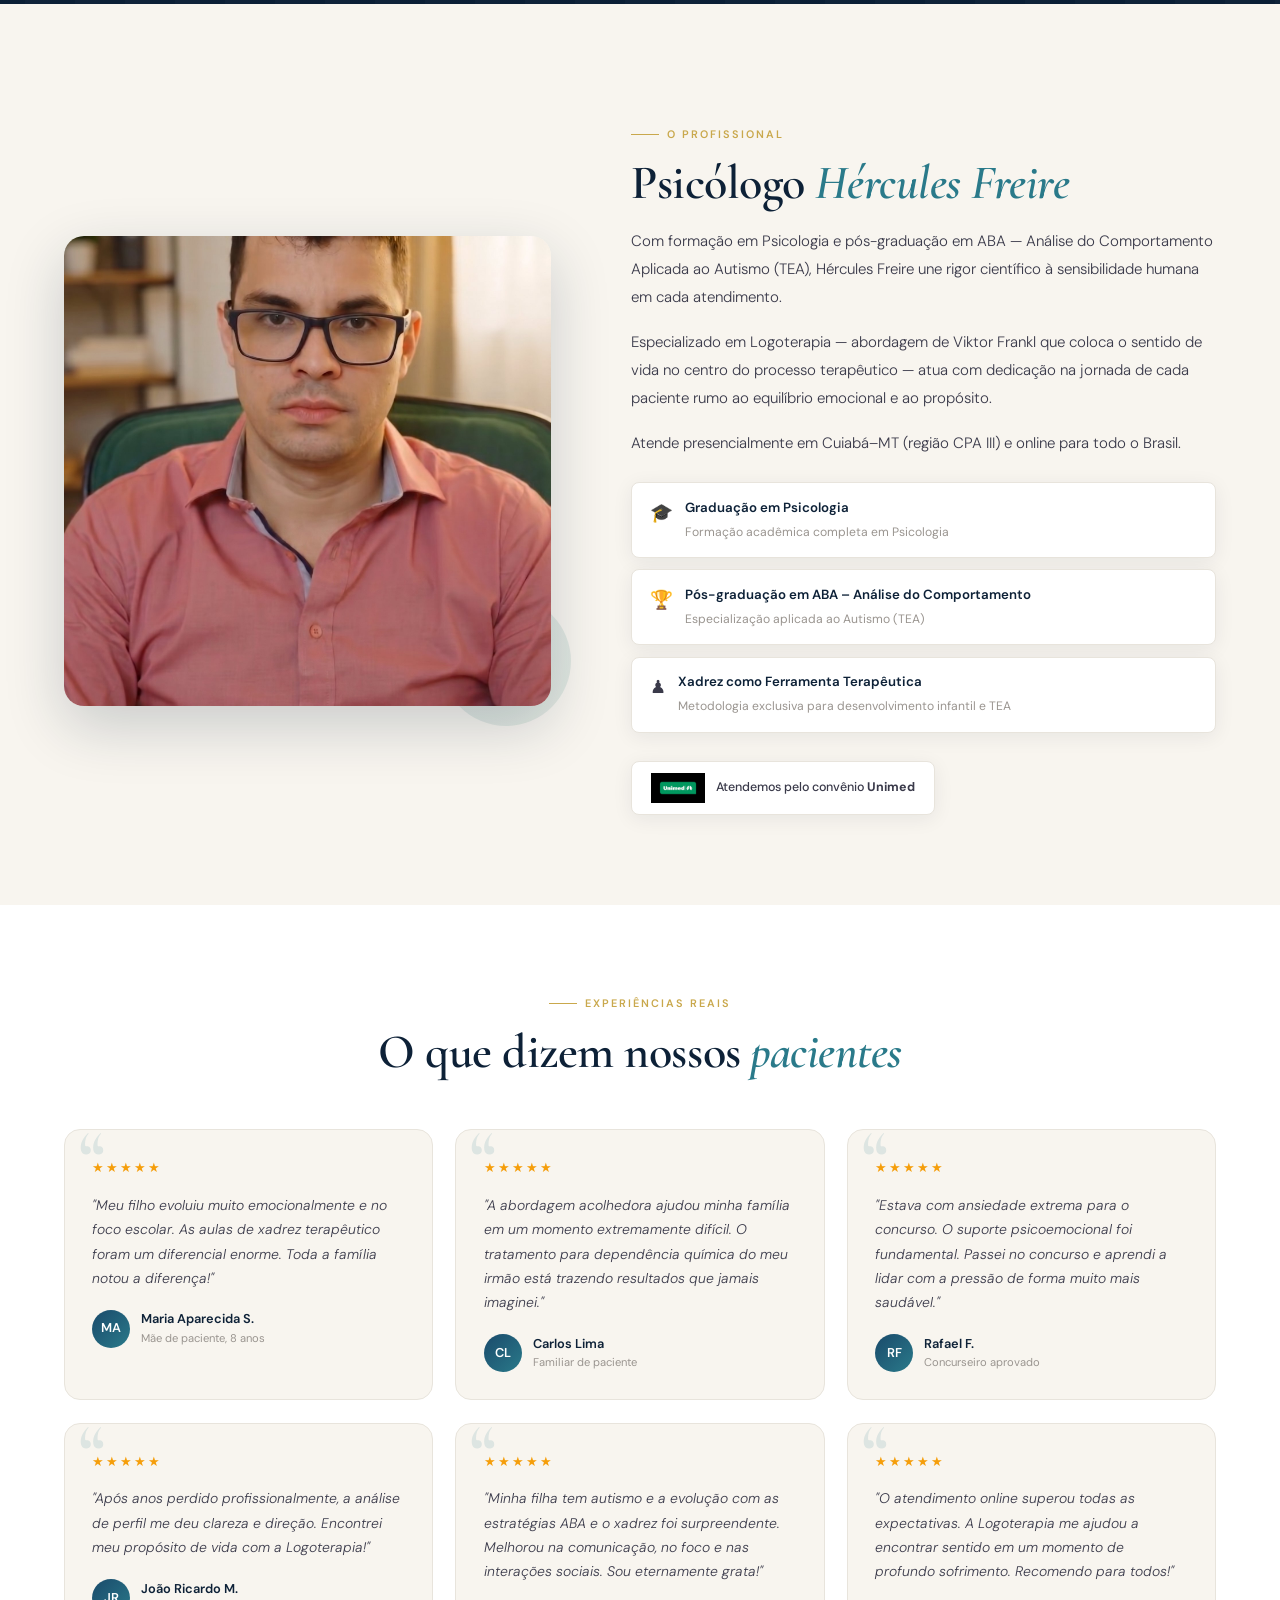
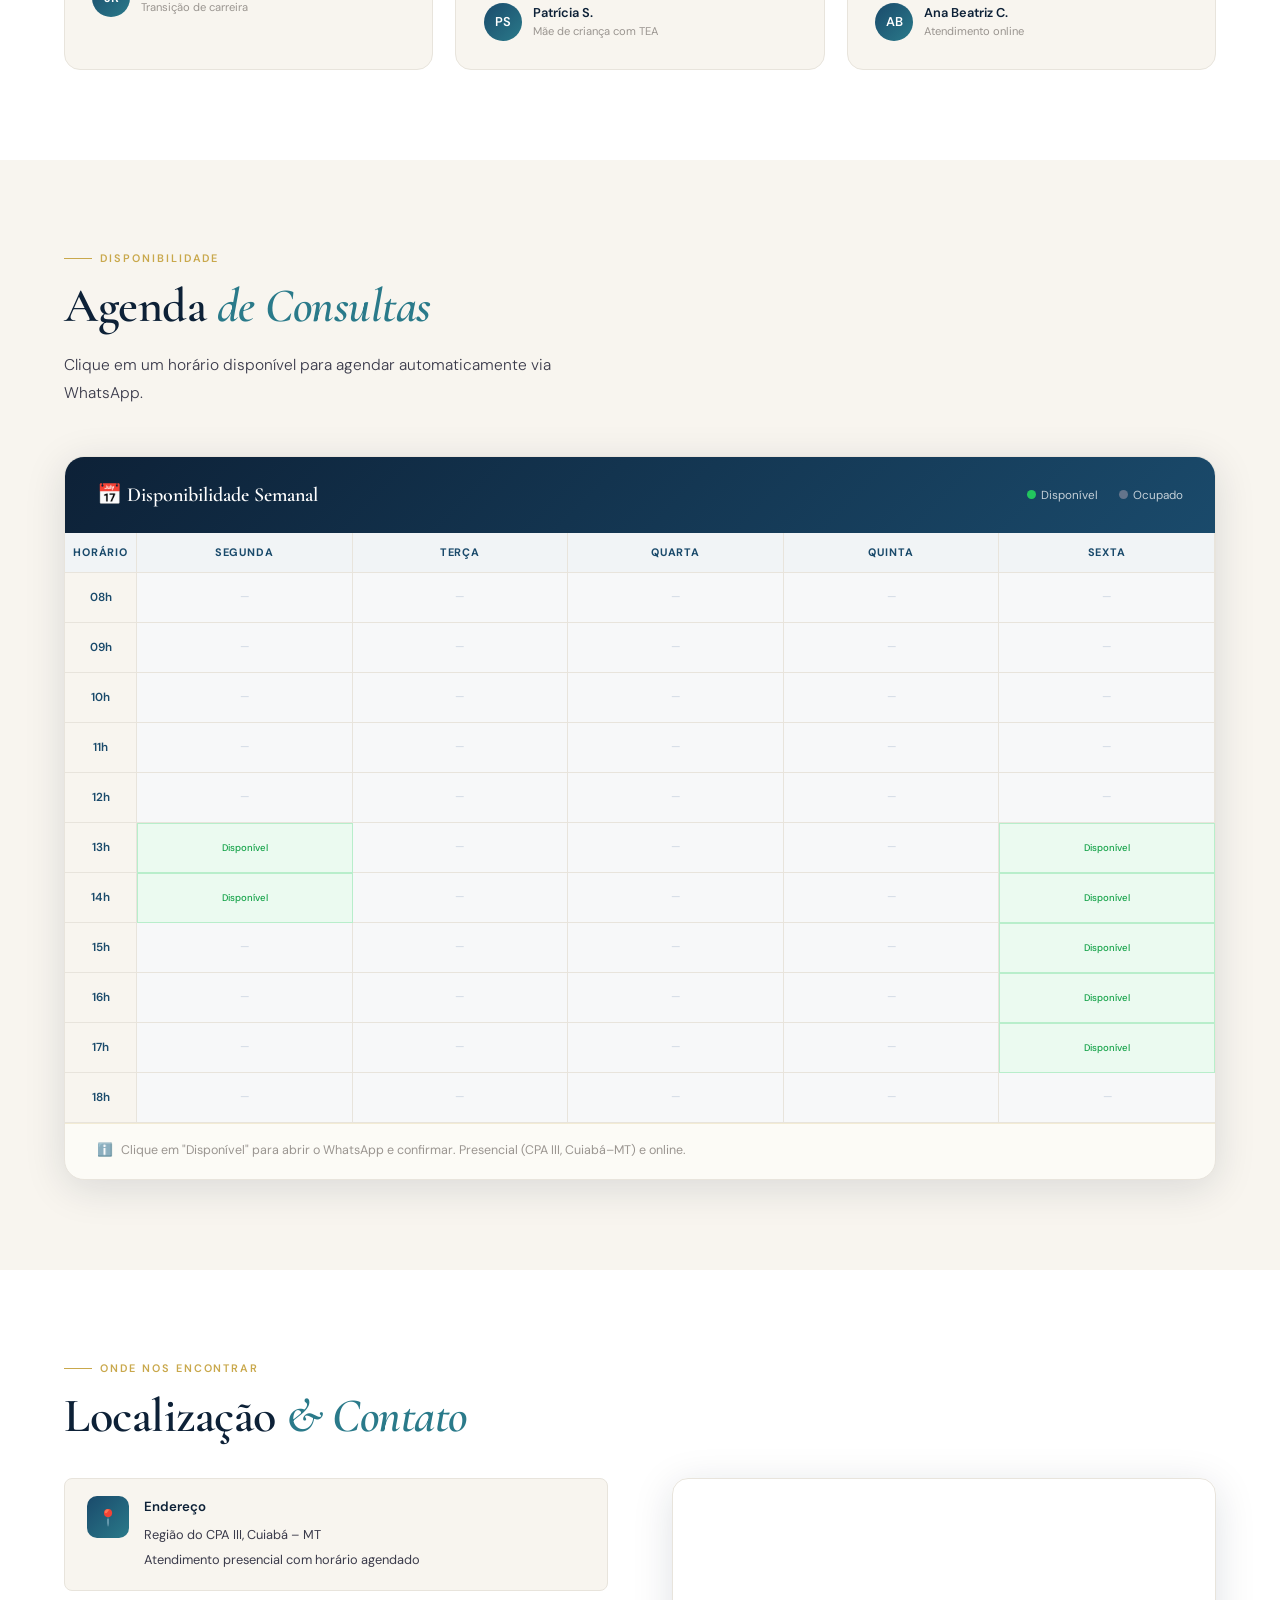
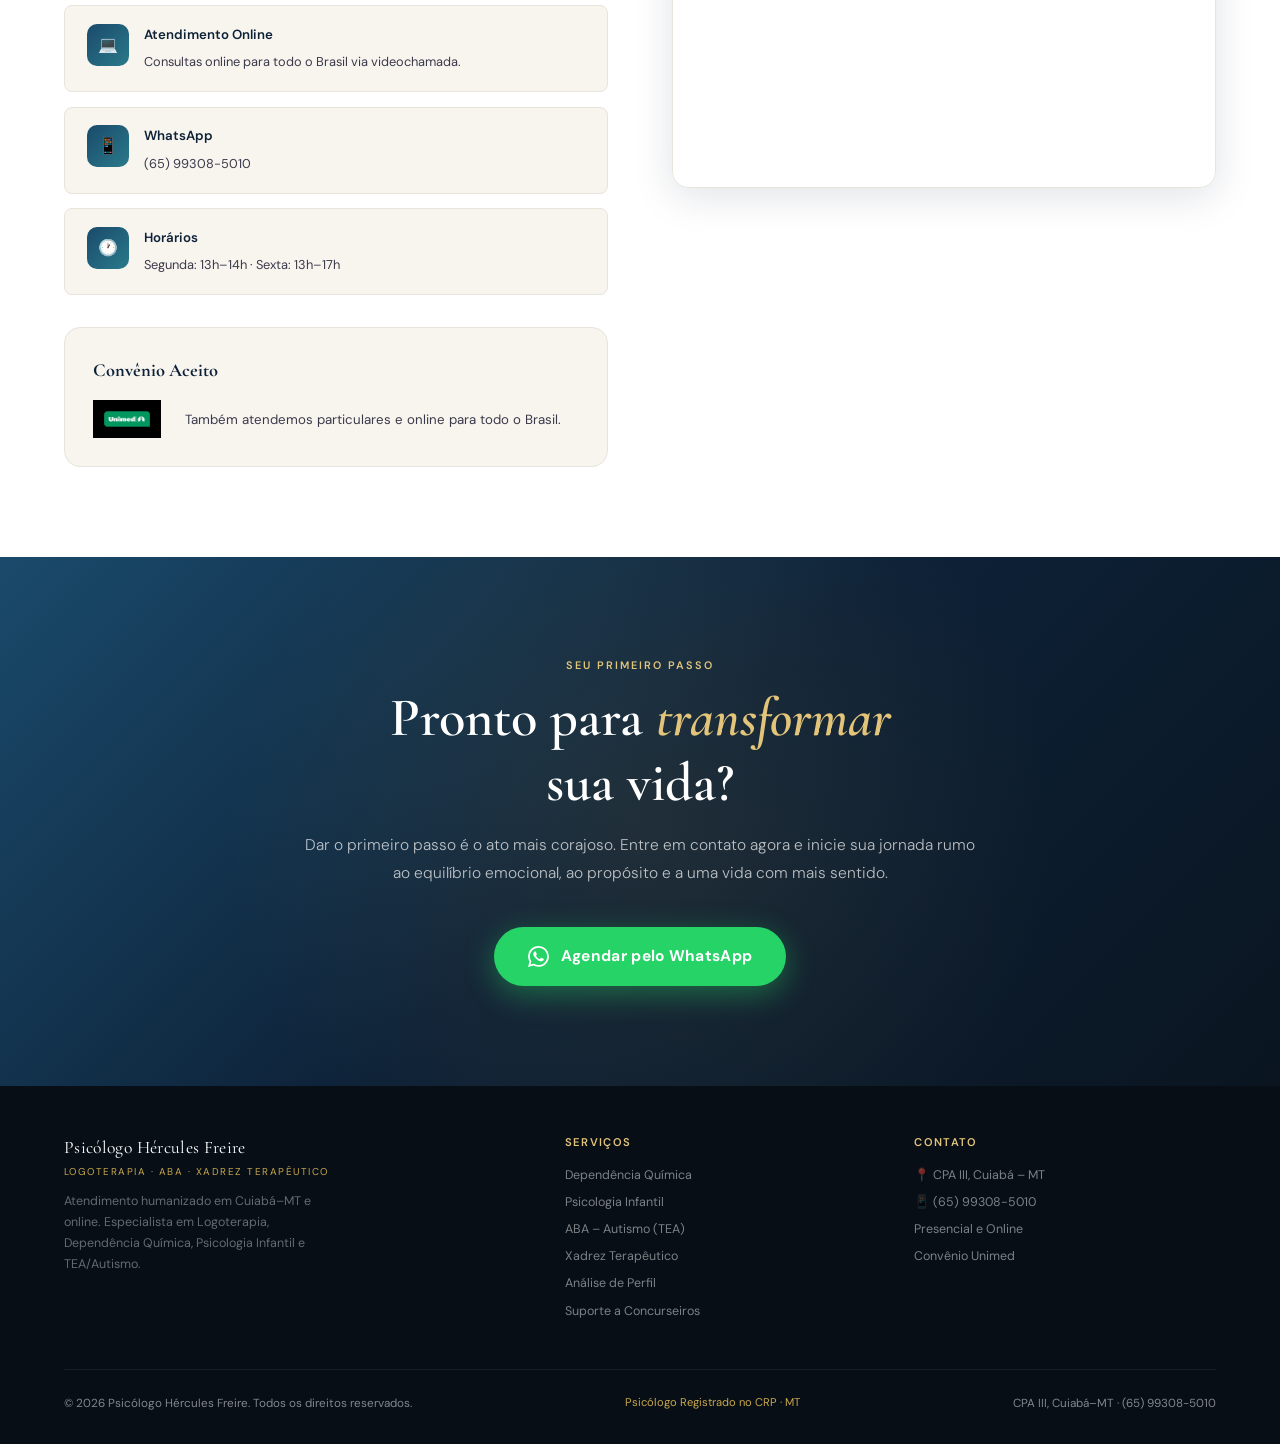
==== commit 9c380d48: "Add files via upload" ====
--- a/index.html
+++ b/index.html
@@ -1,633 +1,613 @@
 <!DOCTYPE html>
 <html lang="pt-BR">
 <head>
-  <meta charset="UTF-8">
-  <meta name="viewport" content="width=device-width, initial-scale=1.0">
-  <title>Psicólogo Hércules Freire | Logoterapia, Dependência Química, Psicologia Infantil – Cuiabá MT</title>
-
-  <!-- SEO META TAGS -->
-  <meta name="description" content="Psicólogo Hércules Freire em Cuiabá-MT. Especialista em Logoterapia, Dependência Química, Alcoolismo, Ludopatia, Psicologia Infantil, ABA para TEA/Autismo, Xadrez Terapêutico. Atendimento presencial e online. Convênio Unimed.">
-  <meta name="keywords" content="psicólogo Cuiabá, dependência química Cuiabá, alcoolismo tratamento, ludopatia, psicólogo infantil, ABA autismo TEA, logoterapia, xadrez terapêutico, avaliação psicopedagógica, CPA III, Unimed psicólogo, concurseiros ansiedade, análise perfil profissional">
-  <meta name="author" content="Psicólogo Hércules Freire">
-  <meta name="robots" content="index, follow">
-
-  <!-- OPEN GRAPH -->
-  <meta property="og:title" content="Psicólogo Hércules Freire | Cuiabá MT">
-  <meta property="og:description" content="Atendimento psicológico humanizado com Logoterapia. Presencial e online. Convênio Unimed.">
-  <meta property="og:type" content="website">
-  <meta property="og:locale" content="pt_BR">
-  <meta property="og:image" content="assets/foto-hercules.png">
-  <link rel="canonical" href="https://psicologoherculesfreire.com.br">
-
-  <!-- SCHEMA MARKUP -->
-  <script type="application/ld+json">
-  {
-    "@context": "https://schema.org",
-    "@type": "Psychologist",
-    "name": "Hércules Freire",
-    "jobTitle": "Psicólogo",
-    "description": "Psicólogo especialista em Logoterapia, Dependência Química, Psicologia Infantil, ABA e Xadrez Terapêutico em Cuiabá-MT",
-    "address": {
-      "@type": "PostalAddress",
-      "streetAddress": "Região CPA III",
-      "addressLocality": "Cuiabá",
-      "addressRegion": "MT",
-      "addressCountry": "BR"
-    },
-    "telephone": "+556599308510",
-    "areaServed": "Cuiabá, MT",
-    "availableLanguage": "Portuguese",
-    "medicalSpecialty": "Psicologia"
-  }
-  </script>
-
-  <!-- GOOGLE FONTS -->
-  <link rel="preconnect" href="https://fonts.googleapis.com">
-  <link rel="preconnect" href="https://fonts.gstatic.com" crossorigin>
-  <link href="https://fonts.googleapis.com/css2?family=Cormorant+Garamond:ital,wght@0,300;0,400;0,600;0,700;1,300;1,400&family=DM+Sans:opsz,wght@9..40,300;9..40,400;9..40,500;9..40,600&display=swap" rel="stylesheet">
-
-  <!-- CSS -->
-  <link rel="stylesheet" href="css/variables.css">
-  <link rel="stylesheet" href="css/base.css">
-  <link rel="stylesheet" href="css/navbar.css">
-  <link rel="stylesheet" href="css/hero.css">
-  <link rel="stylesheet" href="css/sections.css">
-  <link rel="stylesheet" href="css/cards.css">
-  <link rel="stylesheet" href="css/agenda.css">
-  <link rel="stylesheet" href="css/footer.css">
-  <link rel="stylesheet" href="css/animations.css">
-  <link rel="stylesheet" href="css/responsive.css">
+<meta charset="UTF-8">
+<meta name="viewport" content="width=device-width, initial-scale=1.0">
+<title>Psicólogo Hércules Freire | Logoterapia · Dependência Química · Psicologia Infantil – Cuiabá MT</title>
+<meta name="description" content="Psicólogo Hércules Freire em Cuiabá-MT. Especialista em Logoterapia, Dependência Química, Alcoolismo, Ludopatia, Psicologia Infantil, ABA TEA/Autismo, Xadrez Terapêutico. Presencial e online. Convênio Unimed.">
+<meta name="keywords" content="psicólogo Cuiabá, dependência química, alcoolismo, ludopatia, psicólogo infantil, ABA autismo TEA, logoterapia, xadrez terapêutico, concurseiros, análise perfil profissional, CPA III, Unimed">
+<meta name="robots" content="index, follow">
+<meta property="og:title" content="Psicólogo Hércules Freire | Cuiabá MT">
+<meta property="og:description" content="Atendimento psicológico humanizado. Presencial e online. Convênio Unimed.">
+<meta property="og:type" content="website">
+<script type="application/ld+json">
+{"@context":"https://schema.org","@type":"Psychologist","name":"Hércules Freire","jobTitle":"Psicólogo","address":{"@type":"PostalAddress","streetAddress":"Região CPA III","addressLocality":"Cuiabá","addressRegion":"MT","addressCountry":"BR"},"telephone":"+556599308510","areaServed":"Cuiabá, MT"}
+</script>
+<link rel="preconnect" href="https://fonts.googleapis.com">
+<link rel="preconnect" href="https://fonts.gstatic.com" crossorigin>
+<link href="https://fonts.googleapis.com/css2?family=Cormorant+Garamond:ital,wght@0,300;0,400;0,600;0,700;1,300;1,400&family=DM+Sans:opsz,wght@9..40,300;9..40,400;9..40,500;9..40,600&display=swap" rel="stylesheet">
+
+<style>
+/* ===== VARIÁVEIS ===== */
+:root {
+  --deep:#0d2137; --petrol:#1a4a6b; --teal:#2a7a8a;
+  --sage:#4a8c7a; --sage-l:#6aab9a;
+  --gold:#c9a84c; --gold-l:#e2c47a;
+  --cream:#f8f5ef; --white:#fff;
+  --gray-s:#e8e4dc; --gray-m:#9a9590; --text:#3a3a4a;
+  --sh-card:0 8px 40px rgba(13,33,55,.13);
+  --sh-deep:0 20px 60px rgba(13,33,55,.20);
+  --r:16px; --r-sm:8px;
+  --tr:all .4s cubic-bezier(.25,.46,.45,.94);
+}
+
+/* ===== RESET ===== */
+*,*::before,*::after{box-sizing:border-box;margin:0;padding:0}
+html{scroll-behavior:smooth}
+body{font-family:'DM Sans',sans-serif;color:var(--text);background:var(--cream);overflow-x:hidden;line-height:1.6}
+img{max-width:100%;display:block}
+a{text-decoration:none}
+::-webkit-scrollbar{width:6px}
+::-webkit-scrollbar-track{background:var(--cream)}
+::-webkit-scrollbar-thumb{background:var(--petrol);border-radius:3px}
+
+/* ===== TIPOGRAFIA GERAL ===== */
+section{padding:90px 5%}
+.sec-inner{max-width:1200px;margin:0 auto}
+.sec-label{font-size:.68rem;letter-spacing:.18em;text-transform:uppercase;color:var(--gold);font-weight:600;margin-bottom:.7rem;display:flex;align-items:center;gap:.5rem}
+.sec-label::before{content:'';display:block;width:28px;height:1px;background:var(--gold)}
+.sec-title{font-family:'Cormorant Garamond',serif;font-size:clamp(2rem,4vw,3rem);font-weight:600;color:var(--deep);line-height:1.2;margin-bottom:1rem;letter-spacing:-.01em}
+.sec-title span{color:var(--teal);font-style:italic}
+.sec-desc{font-size:.97rem;color:var(--text);line-height:1.8;max-width:560px;font-weight:300}
+
+/* ===== BOTÕES ===== */
+.btn-p{display:inline-flex;align-items:center;gap:.6rem;background:var(--gold);color:var(--deep);font-weight:700;font-size:.88rem;padding:15px 28px;border-radius:50px;letter-spacing:.03em;transition:var(--tr);box-shadow:0 6px 25px rgba(201,168,76,.4);border:2px solid var(--gold)}
+.btn-p:hover{background:var(--gold-l);transform:translateY(-3px);box-shadow:0 12px 35px rgba(201,168,76,.5)}
+.btn-s{display:inline-flex;align-items:center;gap:.6rem;background:transparent;color:#fff;border:2px solid rgba(255,255,255,.35);font-weight:500;font-size:.88rem;padding:13px 26px;border-radius:50px;letter-spacing:.03em;transition:var(--tr)}
+.btn-s:hover{background:rgba(255,255,255,.1);border-color:rgba(255,255,255,.6);transform:translateY(-2px)}
+.btn-wa{display:inline-flex;align-items:center;gap:.75rem;background:#25D366;color:#fff;font-weight:700;font-size:.97rem;padding:17px 34px;border-radius:50px;box-shadow:0 8px 30px rgba(37,211,102,.4);transition:var(--tr);letter-spacing:.02em}
+.btn-wa:hover{background:#20bd5a;transform:translateY(-3px);box-shadow:0 14px 40px rgba(37,211,102,.55)}
+
+/* ===== NAVBAR ===== */
+nav{position:fixed;top:0;left:0;right:0;z-index:1000;padding:0 5%;background:rgba(13,33,55,.93);backdrop-filter:blur(20px);-webkit-backdrop-filter:blur(20px);border-bottom:1px solid rgba(201,168,76,.15);display:flex;align-items:center;justify-content:space-between;height:72px;transition:var(--tr)}
+nav.scrolled{height:62px;background:rgba(13,33,55,.99);box-shadow:0 4px 30px rgba(0,0,0,.3)}
+.nl-name{font-family:'Cormorant Garamond',serif;font-weight:600;font-size:1.1rem;color:#fff;letter-spacing:.02em;line-height:1.1}
+.nl-title{font-size:.62rem;color:var(--gold-l);letter-spacing:.15em;text-transform:uppercase}
+.nav-links{display:flex;gap:1.8rem;list-style:none}
+.nav-links a{color:rgba(255,255,255,.8);font-size:.8rem;letter-spacing:.06em;text-transform:uppercase;font-weight:500;transition:var(--tr);padding-bottom:2px;border-bottom:1px solid transparent}
+.nav-links a:hover{color:var(--gold-l);border-bottom-color:var(--gold-l)}
+.nav-cta{background:var(--gold)!important;color:var(--deep)!important;padding:7px 16px!important;border-radius:50px!important;border-bottom:none!important;font-weight:700!important}
+.nav-cta:hover{background:var(--gold-l)!important;transform:translateY(-1px);box-shadow:0 4px 15px rgba(201,168,76,.4)!important}
+.hamburger{display:none;flex-direction:column;gap:5px;cursor:pointer;background:none;border:none;padding:5px}
+.hamburger span{display:block;width:24px;height:2px;background:#fff;border-radius:2px;transition:var(--tr)}
+.mob-menu{display:none;position:fixed;top:72px;left:0;right:0;z-index:999;background:rgba(13,33,55,.98);padding:1.5rem 5%;flex-direction:column;gap:1rem;backdrop-filter:blur(20px)}
+.mob-menu.open{display:flex}
+.mob-menu a{color:rgba(255,255,255,.85);font-size:1rem;padding:.5rem 0;border-bottom:1px solid rgba(255,255,255,.08)}
+.mob-wa{color:#25D366!important;font-weight:700!important}
+
+/* ===== HERO ===== */
+#hero{min-height:100vh;background:linear-gradient(135deg,var(--deep) 0%,var(--petrol) 45%,var(--teal) 100%);position:relative;overflow:hidden;display:flex;align-items:center;padding:100px 5% 60px}
+.h-bg1{position:absolute;inset:0;pointer-events:none;background-image:radial-gradient(circle at 20% 80%,rgba(42,122,138,.25) 0%,transparent 50%),radial-gradient(circle at 80% 20%,rgba(201,168,76,.12) 0%,transparent 50%)}
+.h-chess{position:absolute;inset:0;pointer-events:none;opacity:.03;background-image:repeating-conic-gradient(#fff 0% 25%,transparent 0% 50%);background-size:60px 60px}
+.hero-wrap{max-width:1200px;margin:0 auto;width:100%;display:grid;grid-template-columns:1fr 1fr;gap:4rem;align-items:center;position:relative;z-index:2}
+.hero-content{animation:fadeL 1s ease forwards}
+.hero-badge{display:inline-flex;align-items:center;gap:.5rem;background:rgba(201,168,76,.15);border:1px solid rgba(201,168,76,.35);color:var(--gold-l);font-size:.73rem;letter-spacing:.12em;text-transform:uppercase;padding:6px 16px;border-radius:50px;margin-bottom:1.5rem;font-weight:500}
+h1.hero-title{font-family:'Cormorant Garamond',serif;font-size:clamp(2.4rem,5vw,4rem);font-weight:600;color:#fff;line-height:1.15;margin-bottom:1rem;letter-spacing:-.01em}
+h1.hero-title em{font-style:italic;color:var(--gold-l)}
+.hero-tag{font-family:'Cormorant Garamond',serif;font-size:1.2rem;font-style:italic;color:var(--gold-l);margin-bottom:1.75rem;font-weight:400}
+.hero-sub{font-size:.97rem;color:rgba(255,255,255,.75);line-height:1.8;margin-bottom:2rem;max-width:460px;font-weight:300}
+.hero-actions{display:flex;gap:1rem;flex-wrap:wrap;margin-bottom:2.5rem}
+.hero-stats{display:flex;gap:2rem}
+.stat-n{font-family:'Cormorant Garamond',serif;font-size:1.9rem;font-weight:600;color:var(--gold-l);line-height:1}
+.stat-l{font-size:.7rem;color:rgba(255,255,255,.55);letter-spacing:.08em;text-transform:uppercase;margin-top:2px}
+.hero-img-wrap{position:relative;animation:fadeR 1s ease forwards;display:flex;justify-content:center}
+.hero-img-frame{position:relative;width:400px;max-width:100%}
+.h-bg2{position:absolute;inset:-15px;background:linear-gradient(135deg,rgba(201,168,76,.2),rgba(42,122,138,.2));border-radius:30px;transform:rotate(3deg)}
+.hero-card{position:relative;background:rgba(255,255,255,.07);backdrop-filter:blur(10px);border:1px solid rgba(255,255,255,.15);border-radius:24px;padding:8px;overflow:hidden;box-shadow:var(--sh-deep)}
+.hero-photo{width:100%;height:490px;object-fit:cover;object-position:top center;border-radius:18px;display:block}
+.hero-img-badge{position:absolute;bottom:22px;left:50%;transform:translateX(-50%);background:rgba(13,33,55,.85);backdrop-filter:blur(15px);border:1px solid rgba(201,168,76,.3);color:#fff;padding:9px 20px;border-radius:50px;font-size:.76rem;white-space:nowrap;letter-spacing:.05em;display:flex;align-items:center;gap:8px}
+.hero-img-badge b{color:var(--gold-l)}
+.unimed-hero{position:absolute;top:18px;right:18px;background:#fff;border-radius:10px;padding:6px 12px;box-shadow:0 4px 20px rgba(0,0,0,.3);display:flex;align-items:center;gap:5px;z-index:2}
+.unimed-hero img{height:24px;width:auto}
+.unimed-hero span{font-size:.65rem;color:#1a6b2a;font-weight:700}
+
+/* ===== LOGOTERAPIA ===== */
+#logoterapia{background:linear-gradient(135deg,var(--deep),var(--petrol));padding:70px 5%}
+.logo-inner{max-width:880px;margin:0 auto;text-align:center}
+.logo-inner .sec-label{justify-content:center}
+.logo-inner .sec-label::before{display:none}
+.logo-txt{font-family:'Cormorant Garamond',serif;font-size:clamp(1.15rem,2.2vw,1.6rem);color:rgba(255,255,255,.9);line-height:1.95;font-weight:300;font-style:italic;border-left:3px solid var(--gold);padding:1.5rem 2.5rem;text-align:left;margin-top:1.5rem;background:rgba(255,255,255,.04);border-radius:0 12px 12px 0}
+
+/* ===== ÁREAS ===== */
+#areas{background:var(--white)}
+.areas-grid{display:grid;grid-template-columns:repeat(3,1fr);gap:1.4rem;margin-top:3rem}
+.area-card{background:var(--cream);border:1px solid var(--gray-s);border-radius:var(--r);padding:1.8rem;transition:var(--tr);position:relative;overflow:hidden}
+.area-card::before{content:'';position:absolute;top:0;left:0;right:0;height:3px;background:linear-gradient(90deg,var(--teal),var(--gold));transform:scaleX(0);transform-origin:left;transition:var(--tr)}
+.area-card:hover{transform:translateY(-6px);box-shadow:var(--sh-card);border-color:transparent}
+.area-card:hover::before{transform:scaleX(1)}
+.area-icon{width:50px;height:50px;background:linear-gradient(135deg,var(--petrol),var(--teal));border-radius:14px;display:flex;align-items:center;justify-content:center;font-size:1.35rem;margin-bottom:1.1rem;box-shadow:0 4px 15px rgba(26,74,107,.25)}
+.area-card h3{font-family:'Cormorant Garamond',serif;font-size:1.15rem;font-weight:600;color:var(--deep);margin-bottom:.7rem;line-height:1.3}
+.area-card ul{list-style:none}
+.area-card ul li{font-size:.83rem;color:var(--text);padding:3px 0 3px 13px;position:relative;line-height:1.5}
+.area-card ul li::before{content:'›';position:absolute;left:0;color:var(--teal);font-weight:700}
+
+/* ===== XADREZ ===== */
+#xadrez{background:linear-gradient(160deg,var(--deep) 0%,#0a1e35 100%);position:relative;overflow:hidden}
+.chess-pat{position:absolute;inset:0;pointer-events:none;opacity:.04;background-image:repeating-conic-gradient(rgba(255,255,255,.5) 0% 25%,transparent 0% 50%);background-size:50px 50px}
+.chess-grid{display:grid;grid-template-columns:1fr 1fr;gap:5rem;align-items:center;position:relative;z-index:2}
+.chess-board{display:grid;grid-template-columns:repeat(6,1fr);gap:5px;max-width:300px}
+.csq{aspect-ratio:1;border-radius:5px;transition:var(--tr)}
+.csq.dark{background:rgba(42,122,138,.45)}
+.csq.light{background:rgba(255,255,255,.07)}
+.csq.gold-sq{background:var(--gold);opacity:.75}
+.chess-content .sec-label{color:var(--gold-l)}
+.chess-content .sec-title{color:#fff}
+.chess-content .sec-title span{color:var(--sage-l)}
+.chess-content p{color:rgba(255,255,255,.75);font-size:.94rem;line-height:1.8;margin-bottom:1rem;font-weight:300}
+.chess-bens{display:grid;grid-template-columns:1fr 1fr;gap:.9rem;margin-top:1.5rem}
+.chess-ben{background:rgba(255,255,255,.06);border:1px solid rgba(255,255,255,.1);border-radius:var(--r-sm);padding:.9rem 1rem;display:flex;align-items:center;gap:.7rem}
+.chess-ben span{font-size:.81rem;color:rgba(255,255,255,.82);font-weight:500}
+
+/* ===== SOBRE ===== */
+#sobre{background:var(--cream)}
+.sobre-grid{display:grid;grid-template-columns:1fr 1.2fr;gap:5rem;align-items:center;margin-top:2rem}
+.sobre-img-wrap{position:relative}
+.sobre-img{width:100%;height:470px;object-fit:cover;object-position:top;border-radius:20px;display:block;box-shadow:var(--sh-deep)}
+.sobre-acc{position:absolute;bottom:-20px;right:-20px;width:130px;height:130px;background:linear-gradient(135deg,var(--teal),var(--sage));border-radius:50%;opacity:.13;z-index:-1}
+.sobre-content p{font-size:.94rem;color:var(--text);line-height:1.85;margin-bottom:1.1rem;font-weight:300}
+.creds{display:flex;flex-direction:column;gap:.7rem;margin-top:1.5rem;margin-bottom:1.75rem}
+.cred{display:flex;align-items:flex-start;gap:.75rem;background:var(--white);border:1px solid var(--gray-s);border-radius:var(--r-sm);padding:.85rem 1.1rem;box-shadow:0 4px 20px rgba(13,33,55,.07)}
+.cred-ico{font-size:1.15rem;flex-shrink:0;margin-top:2px}
+.cred strong{display:block;font-size:.83rem;color:var(--deep);font-weight:600}
+.cred span{font-size:.76rem;color:var(--gray-m)}
+.conv-badge{display:inline-flex;align-items:center;gap:.7rem;background:var(--white);border:1px solid var(--gray-s);border-radius:var(--r-sm);padding:.7rem 1.2rem;box-shadow:0 4px 20px rgba(13,33,55,.07)}
+.conv-badge img{height:30px;width:auto}
+.conv-badge span{font-size:.78rem;color:var(--text);font-weight:500}
+
+/* ===== DEPOIMENTOS ===== */
+#depoimentos{background:var(--white)}
+.depo-grid{display:grid;grid-template-columns:repeat(3,1fr);gap:1.4rem;margin-top:3rem}
+.depo-card{background:var(--cream);border:1px solid var(--gray-s);border-radius:var(--r);padding:1.7rem;transition:var(--tr);position:relative;overflow:hidden}
+.depo-card::before{content:'\201C';font-family:'Cormorant Garamond',serif;font-size:4.5rem;color:var(--teal);opacity:.13;position:absolute;top:-10px;left:14px;line-height:1;font-weight:700}
+.depo-card:hover{transform:translateY(-4px);box-shadow:var(--sh-card)}
+.stars{color:#f59e0b;font-size:.82rem;margin-bottom:.9rem;letter-spacing:2px}
+.depo-txt{font-size:.87rem;color:var(--text);line-height:1.75;font-style:italic;margin-bottom:1.2rem;font-weight:300}
+.depo-auth{display:flex;align-items:center;gap:.7rem}
+.depo-av{width:38px;height:38px;border-radius:50%;background:linear-gradient(135deg,var(--petrol),var(--teal));display:flex;align-items:center;justify-content:center;font-size:.8rem;color:#fff;font-weight:600;flex-shrink:0}
+.depo-nm{font-size:.8rem;font-weight:600;color:var(--deep)}
+.depo-rl{font-size:.7rem;color:var(--gray-m)}
+
+/* ===== AGENDA ===== */
+#agenda{background:var(--cream)}
+.ag-wrap{margin-top:3rem;background:var(--white);border-radius:20px;overflow:hidden;box-shadow:var(--sh-card);border:1px solid var(--gray-s)}
+.ag-head{background:linear-gradient(135deg,var(--deep),var(--petrol));padding:1.4rem 2rem;display:flex;align-items:center;justify-content:space-between;flex-wrap:wrap;gap:.75rem}
+.ag-head h3{font-family:'Cormorant Garamond',serif;color:#fff;font-size:1.25rem;font-weight:600}
+.ag-leg{display:flex;gap:1.3rem}
+.leg-i{display:flex;align-items:center;gap:5px;font-size:.73rem;color:rgba(255,255,255,.75)}
+.leg-dot{width:9px;height:9px;border-radius:50%}
+.leg-dot.av{background:#22c55e}
+.leg-dot.bz{background:#64748b}
+.ag-grid{display:grid;grid-template-columns:72px repeat(5,1fr)}
+.ag-ch{background:rgba(26,74,107,.06);padding:.65rem .4rem;text-align:center;font-size:.68rem;font-weight:700;letter-spacing:.08em;text-transform:uppercase;color:var(--petrol);border-bottom:1px solid var(--gray-s);border-right:1px solid var(--gray-s)}
+.ag-ch:last-child{border-right:none}
+.ag-time{background:var(--cream);padding:.65rem;text-align:center;font-size:.73rem;font-weight:600;color:var(--petrol);border-bottom:1px solid var(--gray-s);border-right:1px solid var(--gray-s);display:flex;align-items:center;justify-content:center}
+.slot{padding:.45rem .3rem;text-align:center;border-bottom:1px solid var(--gray-s);border-right:1px solid var(--gray-s);font-size:.68rem;display:flex;align-items:center;justify-content:center;min-height:50px;transition:var(--tr)}
+.slot:last-child{border-right:none}
+.slot.busy{background:rgba(100,116,139,.05);color:var(--gray-m)}
+.slot.busy::after{content:'—';color:#cbd5e1}
+.slot.avail{background:rgba(34,197,94,.09);color:#15803d;cursor:pointer;font-weight:700;border:1px solid rgba(34,197,94,.25);flex-direction:column;gap:2px}
+.slot.avail::after{content:'Disponível';font-size:.6rem;font-weight:500;color:#16a34a}
+.slot.avail:hover{background:rgba(34,197,94,.2);transform:scale(1.03);box-shadow:0 2px 12px rgba(34,197,94,.25)}
+.ag-note{padding:1.1rem 2rem;background:rgba(201,168,76,.05);border-top:1px solid rgba(201,168,76,.2);font-size:.78rem;color:var(--gray-m);display:flex;align-items:center;gap:.5rem}
+.ag-note::before{content:'ℹ️'}
+
+/* ===== LOCALIZAÇÃO ===== */
+#loc{background:var(--white)}
+.loc-grid{display:grid;grid-template-columns:1fr 1fr;gap:4rem;align-items:start;margin-top:2rem}
+.loc-cards{display:flex;flex-direction:column;gap:.9rem}
+.loc-c{background:var(--cream);border:1px solid var(--gray-s);border-radius:var(--r-sm);padding:1.1rem 1.4rem;display:flex;align-items:flex-start;gap:.9rem}
+.loc-ico{width:42px;height:42px;border-radius:10px;flex-shrink:0;background:linear-gradient(135deg,var(--petrol),var(--teal));display:flex;align-items:center;justify-content:center;font-size:1rem}
+.loc-c strong{display:block;font-size:.83rem;color:var(--deep);font-weight:600;margin-bottom:.2rem}
+.loc-c span{font-size:.8rem;color:var(--text);line-height:1.5}
+.map-e{border-radius:var(--r);overflow:hidden;border:1px solid var(--gray-s);box-shadow:var(--sh-card);height:310px}
+.map-e iframe{width:100%;height:100%;border:none;display:block}
+.conv-sec{margin-top:2rem;padding:1.75rem;background:var(--cream);border-radius:var(--r);border:1px solid var(--gray-s)}
+.conv-sec h4{font-family:'Cormorant Garamond',serif;font-size:1.15rem;color:var(--deep);margin-bottom:.9rem}
+.conv-logos{display:flex;align-items:center;gap:1.5rem;flex-wrap:wrap}
+.conv-logos img{height:38px;width:auto;object-fit:contain}
+.conv-logos span{font-size:.83rem;color:var(--text)}
+
+/* ===== CTA ===== */
+#contato{background:linear-gradient(135deg,var(--petrol) 0%,var(--deep) 50%,#0a1520 100%);text-align:center;padding:100px 5%;position:relative;overflow:hidden}
+.cta-bg{position:absolute;inset:0;background:radial-gradient(circle at center,rgba(201,168,76,.1) 0%,transparent 60%)}
+.cta-inner{position:relative;z-index:2;max-width:680px;margin:0 auto}
+.cta-inner .sec-label{justify-content:center;color:var(--gold-l)}
+.cta-inner .sec-label::before{display:none}
+.cta-title{font-family:'Cormorant Garamond',serif;font-size:clamp(2rem,5vw,3.4rem);color:#fff;font-weight:600;line-height:1.2;margin-bottom:1rem}
+.cta-title em{color:var(--gold-l);font-style:italic}
+.cta-desc{color:rgba(255,255,255,.7);font-size:.97rem;line-height:1.75;margin-bottom:2.5rem;font-weight:300}
+
+/* ===== FOOTER ===== */
+footer{background:#070e16;color:rgba(255,255,255,.5);padding:3rem 5% 2rem;font-size:.78rem}
+.ft-inner{max-width:1200px;margin:0 auto}
+.ft-grid{display:grid;grid-template-columns:1.5fr 1fr 1fr;gap:3rem;margin-bottom:2.5rem}
+.ft-logo-name{font-family:'Cormorant Garamond',serif;font-size:1.1rem;color:#fff;letter-spacing:.02em}
+.ft-logo-sub{font-size:.62rem;color:var(--gold);letter-spacing:.15em;text-transform:uppercase;margin-top:2px;margin-bottom:.7rem}
+.ft-brand p{font-size:.78rem;color:rgba(255,255,255,.38);line-height:1.7;max-width:270px}
+.ft-col h5{color:var(--gold-l);font-size:.7rem;letter-spacing:.12em;text-transform:uppercase;margin-bottom:.9rem;font-weight:600}
+.ft-col a,.ft-col p{color:rgba(255,255,255,.48);display:block;margin-bottom:.45rem;font-size:.78rem;transition:var(--tr)}
+.ft-col a:hover{color:rgba(255,255,255,.8)}
+.ft-bot{border-top:1px solid rgba(255,255,255,.07);padding-top:1.5rem;display:flex;justify-content:space-between;align-items:center;flex-wrap:wrap;gap:1rem;font-size:.73rem}
+.crp{color:var(--gold);font-size:.7rem}
+
+/* ===== WHATSAPP FLUTUANTE ===== */
+.wa-float{position:fixed;bottom:26px;right:26px;z-index:9999;width:58px;height:58px;border-radius:50%;background:#25D366;display:flex;align-items:center;justify-content:center;box-shadow:0 6px 25px rgba(37,211,102,.5);transition:var(--tr);animation:pulse-wa 2.5s infinite}
+.wa-float:hover{transform:scale(1.1);box-shadow:0 10px 35px rgba(37,211,102,.65);animation:none}
+.wa-tip{position:absolute;right:68px;top:50%;transform:translateY(-50%);background:var(--deep);color:#fff;padding:6px 13px;border-radius:8px;font-size:.73rem;white-space:nowrap;pointer-events:none;opacity:0;transition:var(--tr);font-weight:500}
+.wa-tip::after{content:'';position:absolute;left:100%;top:50%;transform:translateY(-50%);border:5px solid transparent;border-left-color:var(--deep)}
+.wa-float:hover .wa-tip{opacity:1}
+
+/* ===== ANIMAÇÕES ===== */
+@keyframes fadeL{from{opacity:0;transform:translateX(-40px)}to{opacity:1;transform:translateX(0)}}
+@keyframes fadeR{from{opacity:0;transform:translateX(40px)}to{opacity:1;transform:translateX(0)}}
+@keyframes pulse-wa{0%,100%{box-shadow:0 6px 25px rgba(37,211,102,.5)}50%{box-shadow:0 6px 40px rgba(37,211,102,.8),0 0 0 12px rgba(37,211,102,.1)}}
+.reveal{opacity:0;transform:translateY(28px);transition:opacity .65s ease,transform .65s ease}
+.reveal.visible{opacity:1;transform:translateY(0)}
+.d1{transition-delay:.1s}.d2{transition-delay:.2s}.d3{transition-delay:.3s}.d4{transition-delay:.4s}
+
+/* ===== RESPONSIVO ===== */
+@media(max-width:1024px){
+  .areas-grid{grid-template-columns:repeat(2,1fr)}
+  .chess-grid{grid-template-columns:1fr}
+  .chess-board{display:none}
+  .sobre-grid{grid-template-columns:1fr}
+  .loc-grid{grid-template-columns:1fr}
+  .depo-grid{grid-template-columns:repeat(2,1fr)}
+  .ft-grid{grid-template-columns:1fr 1fr}
+}
+@media(max-width:768px){
+  .nav-links{display:none}
+  .hamburger{display:flex}
+  .hero-wrap{grid-template-columns:1fr;text-align:center;gap:2rem}
+  .hero-img-wrap{order:-1}
+  .hero-img-frame{width:270px}
+  .hero-photo{height:320px}
+  .hero-actions{justify-content:center}
+  .hero-stats{justify-content:center}
+  .hero-sub{margin:0 auto 1.5rem}
+  .areas-grid{grid-template-columns:1fr}
+  .depo-grid{grid-template-columns:1fr}
+  .chess-bens{grid-template-columns:1fr}
+  .ft-grid{grid-template-columns:1fr;gap:2rem}
+  .ft-bot{flex-direction:column;text-align:center}
+  section{padding:60px 5%}
+  .ag-grid{grid-template-columns:56px repeat(5,1fr)}
+  .slot{min-height:44px;font-size:.6rem}
+  .ag-ch{font-size:.58rem;padding:.45rem .2rem}
+}
+@media(max-width:480px){
+  .hero-stats{flex-wrap:wrap;gap:1rem}
+  .hero-img-frame{width:240px}
+  .hero-photo{height:280px}
+}
+</style>
 </head>
 <body>
 
-  <!-- ═══════════════════════════════════════ -->
-  <!--  NAVBAR                                 -->
-  <!-- ═══════════════════════════════════════ -->
-  <nav id="navbar">
-    <div class="nav-brand">
-      <div class="nl-name">Hércules Freire</div>
-      <div class="nl-title">Psicólogo · CRP–18/05709</div>
-    </div>
-    <ul class="nav-links">
-      <li><a href="#areas">Serviços</a></li>
-      <li><a href="#sobre">Sobre</a></li>
-      <li><a href="#depoimentos">Depoimentos</a></li>
-      <li><a href="#agenda">Agenda</a></li>
-      <li><a href="#loc">Localização</a></li>
-      <li>
-        <a href="https://wa.me/556599308510?text=Ol%C3%A1%2C+vim+pelo+site+e+gostaria+de+agendar+uma+consulta."
-           target="_blank" class="nav-cta">Agendar ↗</a>
-      </li>
-    </ul>
-    <button class="hamburger" onclick="toggleMenu()" aria-label="Abrir menu">
-      <span></span><span></span><span></span>
-    </button>
-  </nav>
-
-  <!-- MENU MOBILE -->
-  <div class="mob-menu" id="mobMenu">
-    <a href="#areas"        onclick="closeMenu()">Serviços</a>
-    <a href="#sobre"        onclick="closeMenu()">Sobre</a>
-    <a href="#depoimentos"  onclick="closeMenu()">Depoimentos</a>
-    <a href="#agenda"       onclick="closeMenu()">Agenda</a>
-    <a href="#loc"          onclick="closeMenu()">Localização</a>
-    <a href="https://wa.me/556599308510?text=Ol%C3%A1%2C+vim+pelo+site+e+gostaria+de+agendar+uma+consulta."
-       target="_blank" class="mob-wa">📲 Agendar pelo WhatsApp</a>
-  </div>
-
-
-  <!-- ═══════════════════════════════════════ -->
-  <!--  HERO                                   -->
-  <!-- ═══════════════════════════════════════ -->
-  <section id="hero">
-    <div class="h-bg1"></div>
-    <div class="h-chess"></div>
-    <div class="hero-wrap">
-
-      <!-- Conteúdo esquerdo -->
-      <div class="hero-content">
-        <div class="hero-badge">✦ Psicólogo Especialista · Cuiabá–MT</div>
-        <h1 class="hero-title">
-          Encontre seu <em>propósito</em>,<br>
-          retome o controle<br>da sua vida
-        </h1>
-        <p class="hero-tag">"O que não me destrói, me fortalece."</p>
-        <p class="hero-sub">
-          Atendimento psicológico humanizado com Logoterapia — a abordagem que auxilia
-          você a encontrar sentido e propósito mesmo diante das maiores adversidades.
-        </p>
-        <div class="hero-actions">
-          <a href="https://wa.me/556599308510?text=Ol%C3%A1%2C+vim+pelo+site+e+gostaria+de+agendar+uma+consulta."
-             target="_blank" class="btn-p">
-            <!-- Ícone WhatsApp SVG inline -->
-            <svg width="17" height="17" viewBox="0 0 24 24" fill="currentColor">
-              <path d="M17.472 14.382c-.297-.149-1.758-.867-2.03-.967-.273-.099-.471-.148-.67.15-.197.297-.767.966-.94 1.164-.173.199-.347.223-.644.075-.297-.15-1.255-.463-2.39-1.475-.883-.788-1.48-1.761-1.653-2.059-.173-.297-.018-.458.13-.606.134-.133.298-.347.446-.52.149-.174.198-.298.298-.497.099-.198.05-.371-.025-.52-.075-.149-.669-1.612-.916-2.207-.242-.579-.487-.5-.669-.51-.173-.008-.371-.01-.57-.01-.198 0-.52.074-.792.372-.272.297-1.04 1.016-1.04 2.479 0 1.462 1.065 2.875 1.213 3.074.149.198 2.096 3.2 5.077 4.487.709.306 1.262.489 1.694.625.712.227 1.36.195 1.871.118.571-.085 1.758-.719 2.006-1.413.248-.694.248-1.289.173-1.413-.074-.124-.272-.198-.57-.347m-5.421 7.403h-.004a9.87 9.87 0 01-5.031-1.378l-.361-.214-3.741.982.998-3.648-.235-.374a9.86 9.86 0 01-1.51-5.26c.001-5.45 4.436-9.884 9.888-9.884 2.64 0 5.122 1.03 6.988 2.898a9.825 9.825 0 012.893 6.994c-.003 5.45-4.437 9.884-9.885 9.884m8.413-18.297A11.815 11.815 0 0012.05 0C5.495 0 .16 5.335.157 11.892c0 2.096.547 4.142 1.588 5.945L.057 24l6.305-1.654a11.882 11.882 0 005.683 1.448h.005c6.554 0 11.89-5.335 11.893-11.893a11.821 11.821 0 00-3.48-8.413z"/>
-            </svg>
-            Agendar Consulta
-          </a>
-          <a href="#areas" class="btn-s">Conhecer Serviços →</a>
-        </div>
-        <div class="hero-stats">
-          <div><div class="stat-n">+500</div><div class="stat-l">Pacientes</div></div>
-          <div><div class="stat-n">8+</div><div class="stat-l">Anos Exp.</div></div>
-          <div><div class="stat-n">Online</div><div class="stat-l">&amp; Presencial</div></div>
-        </div>
-      </div>
-
-      <!-- Foto direita -->
-      <div class="hero-img-wrap">
-        <div class="hero-img-frame">
-          <div class="h-bg2"></div>
-          <div class="hero-card">
-            <div class="unimed-hero">
-              <img src="assets/unimed-logo.png" alt="Unimed Convênio">
-              <span>Convênio</span>
-            </div>
-            <img src="assets/foto-hercules.png" alt="Psicólogo Hércules Freire" class="hero-photo">
-            <div class="hero-img-badge">♟ <b>Logoterapia</b> </div>
+<!-- NAVBAR -->
+<nav id="navbar">
+  <div>
+    <div class="nl-name">Hércules Freire</div>
+    <div class="nl-title">Psicólogo · CRP–18/05709</div>
+  </div>
+  <ul class="nav-links">
+    <li><a href="#areas">Serviços</a></li>
+    <li><a href="#sobre">Sobre</a></li>
+    <li><a href="#depoimentos">Depoimentos</a></li>
+    <li><a href="#agenda">Agenda</a></li>
+    <li><a href="#loc">Localização</a></li>
+    <li><a href="https://wa.me/556599308510?text=Ol%C3%A1%2C+vim+pelo+site+e+gostaria+de+agendar+uma+consulta." target="_blank" class="nav-cta">Agendar ↗</a></li>
+  </ul>
+  <button class="hamburger" onclick="toggleMenu()" aria-label="Menu">
+    <span></span><span></span><span></span>
+  </button>
+</nav>
+
+<div class="mob-menu" id="mobMenu">
+  <a href="#areas"       onclick="closeMenu()">Serviços</a>
+  <a href="#sobre"       onclick="closeMenu()">Sobre</a>
+  <a href="#depoimentos" onclick="closeMenu()">Depoimentos</a>
+  <a href="#agenda"      onclick="closeMenu()">Agenda</a>
+  <a href="#loc"         onclick="closeMenu()">Localização</a>
+  <a href="https://wa.me/556599308510?text=Ol%C3%A1%2C+vim+pelo+site+e+gostaria+de+agendar+uma+consulta." target="_blank" class="mob-wa">📲 Agendar pelo WhatsApp</a>
+</div>
+
+<!-- HERO -->
+<section id="hero">
+  <div class="h-bg1"></div>
+  <div class="h-chess"></div>
+  <div class="hero-wrap">
+    <div class="hero-content">
+      <div class="hero-badge">✦ Psicólogo Especialista · Cuiabá–MT</div>
+      <h1 class="hero-title">Encontre seu <em>propósito</em>,<br>retome o controle<br>da sua vida</h1>
+      <p class="hero-tag">"O que não me destrói, me fortalece."</p>
+      <p class="hero-sub">Atendimento psicológico humanizado com Logoterapia — a abordagem que auxilia você a encontrar sentido e propósito mesmo diante das maiores adversidades.</p>
+      <div class="hero-actions">
+        <a href="https://wa.me/556599308510?text=Ol%C3%A1%2C+vim+pelo+site+e+gostaria+de+agendar+uma+consulta." target="_blank" class="btn-p">
+          <svg width="17" height="17" viewBox="0 0 24 24" fill="currentColor"><path d="M17.472 14.382c-.297-.149-1.758-.867-2.03-.967-.273-.099-.471-.148-.67.15-.197.297-.767.966-.94 1.164-.173.199-.347.223-.644.075-.297-.15-1.255-.463-2.39-1.475-.883-.788-1.48-1.761-1.653-2.059-.173-.297-.018-.458.13-.606.134-.133.298-.347.446-.52.149-.174.198-.298.298-.497.099-.198.05-.371-.025-.52-.075-.149-.669-1.612-.916-2.207-.242-.579-.487-.5-.669-.51-.173-.008-.371-.01-.57-.01-.198 0-.52.074-.792.372-.272.297-1.04 1.016-1.04 2.479 0 1.462 1.065 2.875 1.213 3.074.149.198 2.096 3.2 5.077 4.487.709.306 1.262.489 1.694.625.712.227 1.36.195 1.871.118.571-.085 1.758-.719 2.006-1.413.248-.694.248-1.289.173-1.413-.074-.124-.272-.198-.57-.347m-5.421 7.403h-.004a9.87 9.87 0 01-5.031-1.378l-.361-.214-3.741.982.998-3.648-.235-.374a9.86 9.86 0 01-1.51-5.26c.001-5.45 4.436-9.884 9.888-9.884 2.64 0 5.122 1.03 6.988 2.898a9.825 9.825 0 012.893 6.994c-.003 5.45-4.437 9.884-9.885 9.884m8.413-18.297A11.815 11.815 0 0012.05 0C5.495 0 .16 5.335.157 11.892c0 2.096.547 4.142 1.588 5.945L.057 24l6.305-1.654a11.882 11.882 0 005.683 1.448h.005c6.554 0 11.89-5.335 11.893-11.893a11.821 11.821 0 00-3.48-8.413z"/></svg>
+          Agendar Consulta
+        </a>
+        <a href="#areas" class="btn-s">Conhecer Serviços →</a>
+      </div>
+      <div class="hero-stats">
+        <div><div class="stat-n">+500</div><div class="stat-l">Pacientes</div></div>
+        <div><div class="stat-n">8+</div><div class="stat-l">Anos Exp.</div></div>
+        <div><div class="stat-n">Online</div><div class="stat-l">&amp; Presencial</div></div>
+      </div>
+    </div>
+    <div class="hero-img-wrap">
+      <div class="hero-img-frame">
+        <div class="h-bg2"></div>
+        <div class="hero-card">
+          <div class="unimed-hero">
+            <img src="[data-uri]" alt="Unimed">
+            <span>Convênio</span>
           </div>
-        </div>
-      </div>
-
-    </div>
-  </section>
-
-
-  <!-- ═══════════════════════════════════════ -->
-  <!--  LOGOTERAPIA                            -->
-  <!-- ═══════════════════════════════════════ -->
-  <section id="logoterapia">
-    <div class="logo-inner">
-      <div class="sec-label" style="justify-content:center;">Fundamento Teórico</div>
-      <h2 class="sec-title" style="color:#fff;text-align:center;">
-        Logoterapia <span style="color:var(--sage-l);">& Sentido de Vida</span>
-      </h2>
-      <p class="logo-txt">
-        Atua sob a abordagem da <strong>Logoterapia</strong>, uma linha psicoterapêutica
-        centrada na busca de sentido para a existência humana. Uma prática focada no
-        acolhimento e na descoberta de valores que motivam a vida, auxiliando o paciente
-        a encontrar propósito mesmo diante das adversidades.
-      </p>
-    </div>
-  </section>
-
-
-  <!-- ═══════════════════════════════════════ -->
-  <!--  ÁREAS DE ATUAÇÃO                       -->
-  <!-- ═══════════════════════════════════════ -->
-  <section id="areas">
-    <div class="sec-inner">
-      <div class="sec-label reveal">Especialidades Clínicas</div>
-      <h2 class="sec-title reveal d1">Áreas de <span>Atuação</span></h2>
-      <p class="sec-desc reveal d2">
-        Atendimento especializado para diversas necessidades, com abordagem humanizada
-        centrada no paciente.
-      </p>
-
-      <div class="areas-grid">
-
-        <div class="area-card reveal d1">
-          <div class="area-icon">🧠</div>
-          <h3>Psicoterapia Especializada</h3>
-          <ul>
-            <li>Dependência química e alcoolismo</li>
-            <li>Dependência farmacológica</li>
-            <li>Compulsão por jogos (Ludopatia)</li>
-            <li>Ansiedade e depressão</li>
-            <li>Logoterapia e sentido de vida</li>
-          </ul>
-        </div>
-
-        <div class="area-card reveal d2">
-          <div class="area-icon">👶</div>
-          <h3>Psicologia Infantil</h3>
-          <ul>
-            <li>Acompanhamento psicológico infantil</li>
-            <li>Avaliação psicopedagógica</li>
-            <li>Aulas de reforço escolar</li>
-            <li>Estratégias ABA para TEA/Autismo</li>
-            <li>Dificuldades de aprendizagem</li>
-          </ul>
-        </div>
-
-        <div class="area-card reveal d3">
-          <div class="area-icon">♟</div>
-          <h3>Xadrez Terapêutico</h3>
-          <ul>
-            <li>Desenvolvimento cognitivo e foco</li>
-            <li>Autocontrole emocional</li>
-            <li>Raciocínio lógico e estratégico</li>
-            <li>Aulas de xadrez para crianças</li>
-            <li>Ferramenta para TEA e TDAH</li>
-          </ul>
-        </div>
-
-        <div class="area-card reveal d1">
-          <div class="area-icon">💼</div>
-          <h3>Carreira Profissional</h3>
-          <ul>
-            <li>Análise de perfil profissional</li>
-            <li>Transição e orientação de carreira</li>
-            <li>Desenvolvimento de liderança</li>
-            <li>Burnout e esgotamento profissional</li>
-            <li>Propósito e projeto de vida</li>
-          </ul>
-        </div>
-
-        <div class="area-card reveal d2">
-          <div class="area-icon">📚</div>
-          <h3>Suporte a Estudantes</h3>
-          <ul>
-            <li>Suporte psicoemocional a estudantes</li>
-            <li>Preparação psicológica para concursos</li>
-            <li>Ansiedade de desempenho em provas</li>
-            <li>Técnicas de foco e gestão do estresse</li>
-            <li>Motivação e resiliência acadêmica</li>
-          </ul>
-        </div>
-
-        <div class="area-card reveal d3">
-          <div class="area-icon">🌿</div>
-          <h3>Saúde Emocional</h3>
-          <ul>
-            <li>Terapia individual e de casal</li>
-            <li>Trauma, luto e TEPT</li>
-            <li>Autoestima e autoconhecimento</li>
-            <li>Relacionamentos saudáveis</li>
-            <li>Atendimento online para todo Brasil</li>
-          </ul>
-        </div>
-
-      </div>
-    </div>
-  </section>
-
-
-  <!-- ═══════════════════════════════════════ -->
-  <!--  XADREZ TERAPÊUTICO                     -->
-  <!-- ═══════════════════════════════════════ -->
-  <section id="xadrez">
-    <div class="chess-pat"></div>
-    <div class="sec-inner">
-      <div class="chess-grid">
-
-        <!-- Tabuleiro visual (gerado pelo JS) -->
-        <div class="chess-board" id="chessBoard"></div>
-
-        <!-- Conteúdo -->
-        <div class="chess-content">
-          <div class="sec-label">Metodologia Exclusiva</div>
-          <h2 class="sec-title reveal">Xadrez como <span>Ferramenta Psicológica</span></h2>
-          <p class="reveal d1">
-            O xadrez é muito mais que um jogo — é uma poderosa ferramenta terapêutica que
-            desenvolve habilidades emocionais e cognitivas essenciais para o bem-estar.
-          </p>
-          <p class="reveal d2">
-            Com base na Análise do Comportamento (ABA), as estratégias de xadrez são
-            utilizadas especialmente com crianças com TEA e TDAH, promovendo avanços
-            notáveis em comunicação, foco e autonomia.
-          </p>
-          <div class="chess-bens reveal d3">
-            <div class="chess-ben"><span>🎯</span><span>Concentração e foco</span></div>
-            <div class="chess-ben"><span>⚖️</span><span>Equilíbrio emocional</span></div>
-            <div class="chess-ben"><span>🧩</span><span>Raciocínio lógico</span></div>
-            <div class="chess-ben"><span>🤝</span><span>Interação social</span></div>
-            <div class="chess-ben"><span>💡</span><span>Resolução de problemas</span></div>
-            <div class="chess-ben"><span>🌟</span><span>Autoconfiança</span></div>
+          <img src="[data-uri]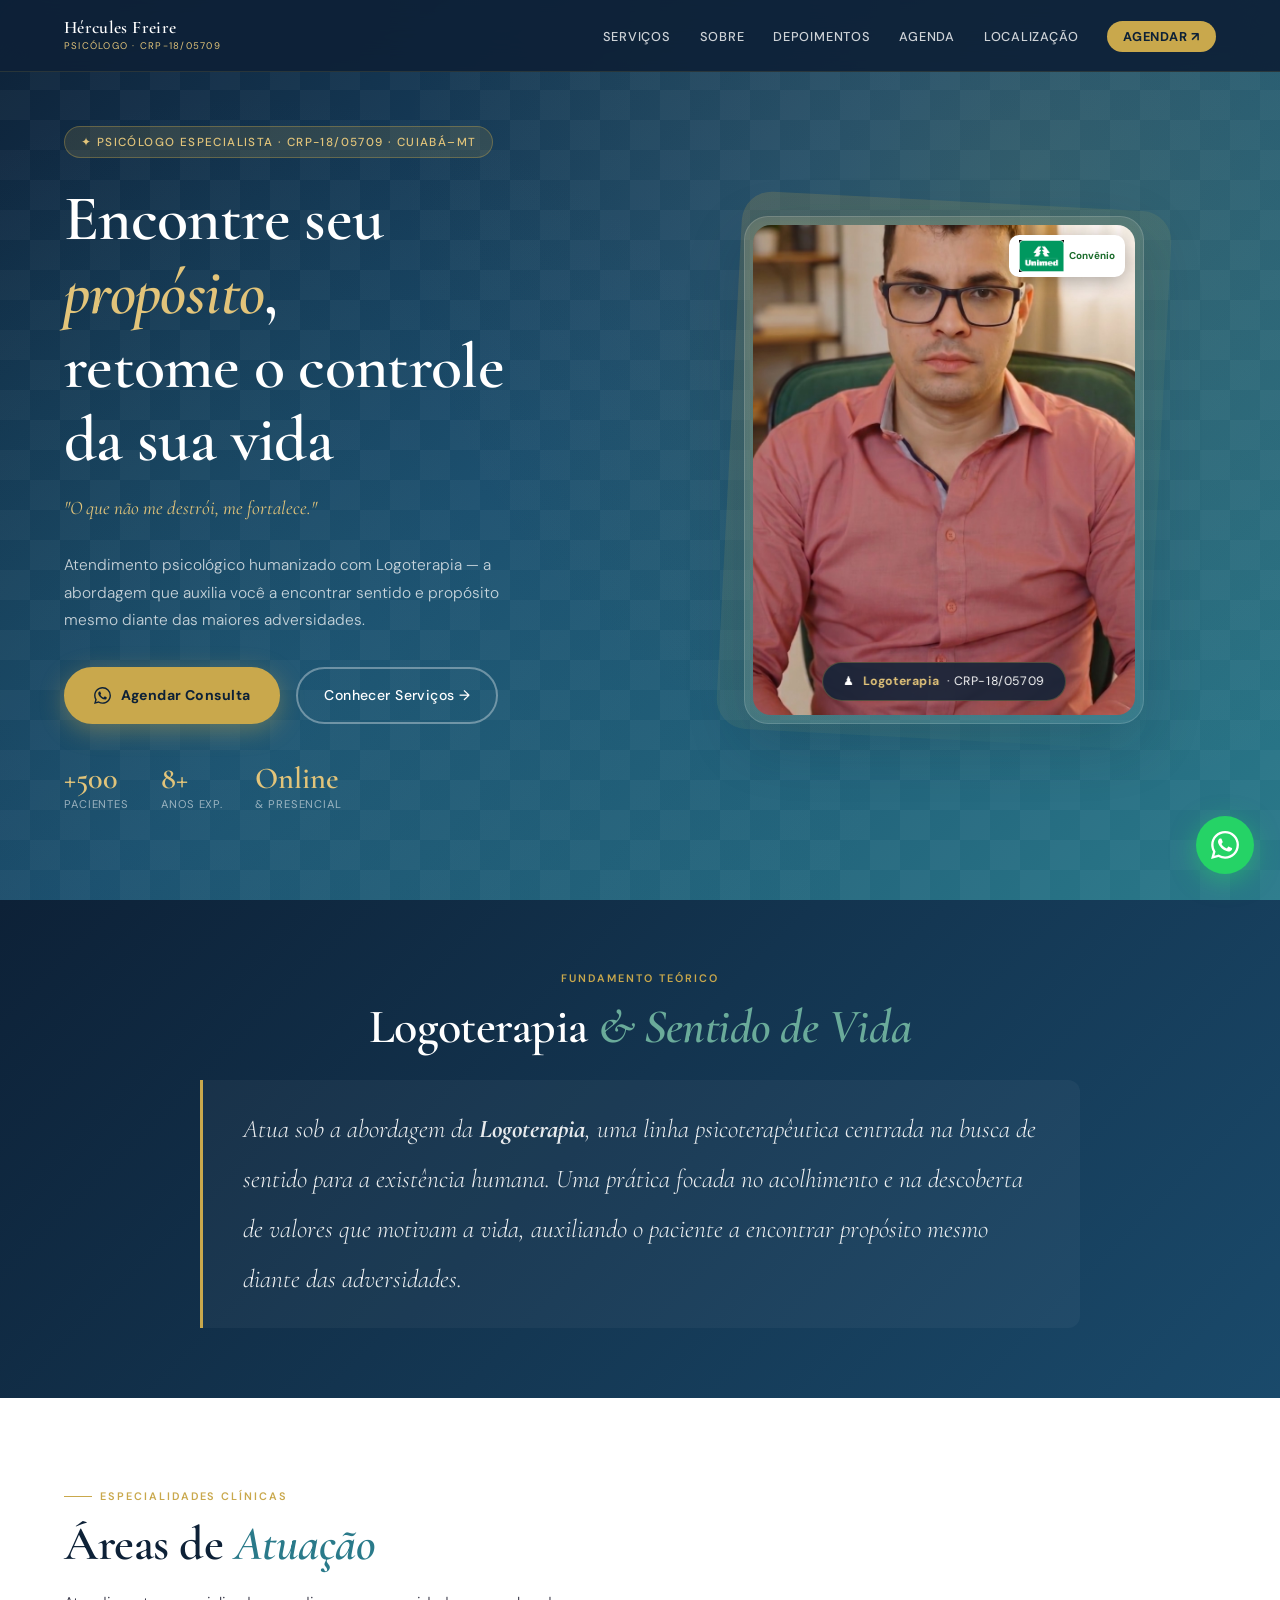
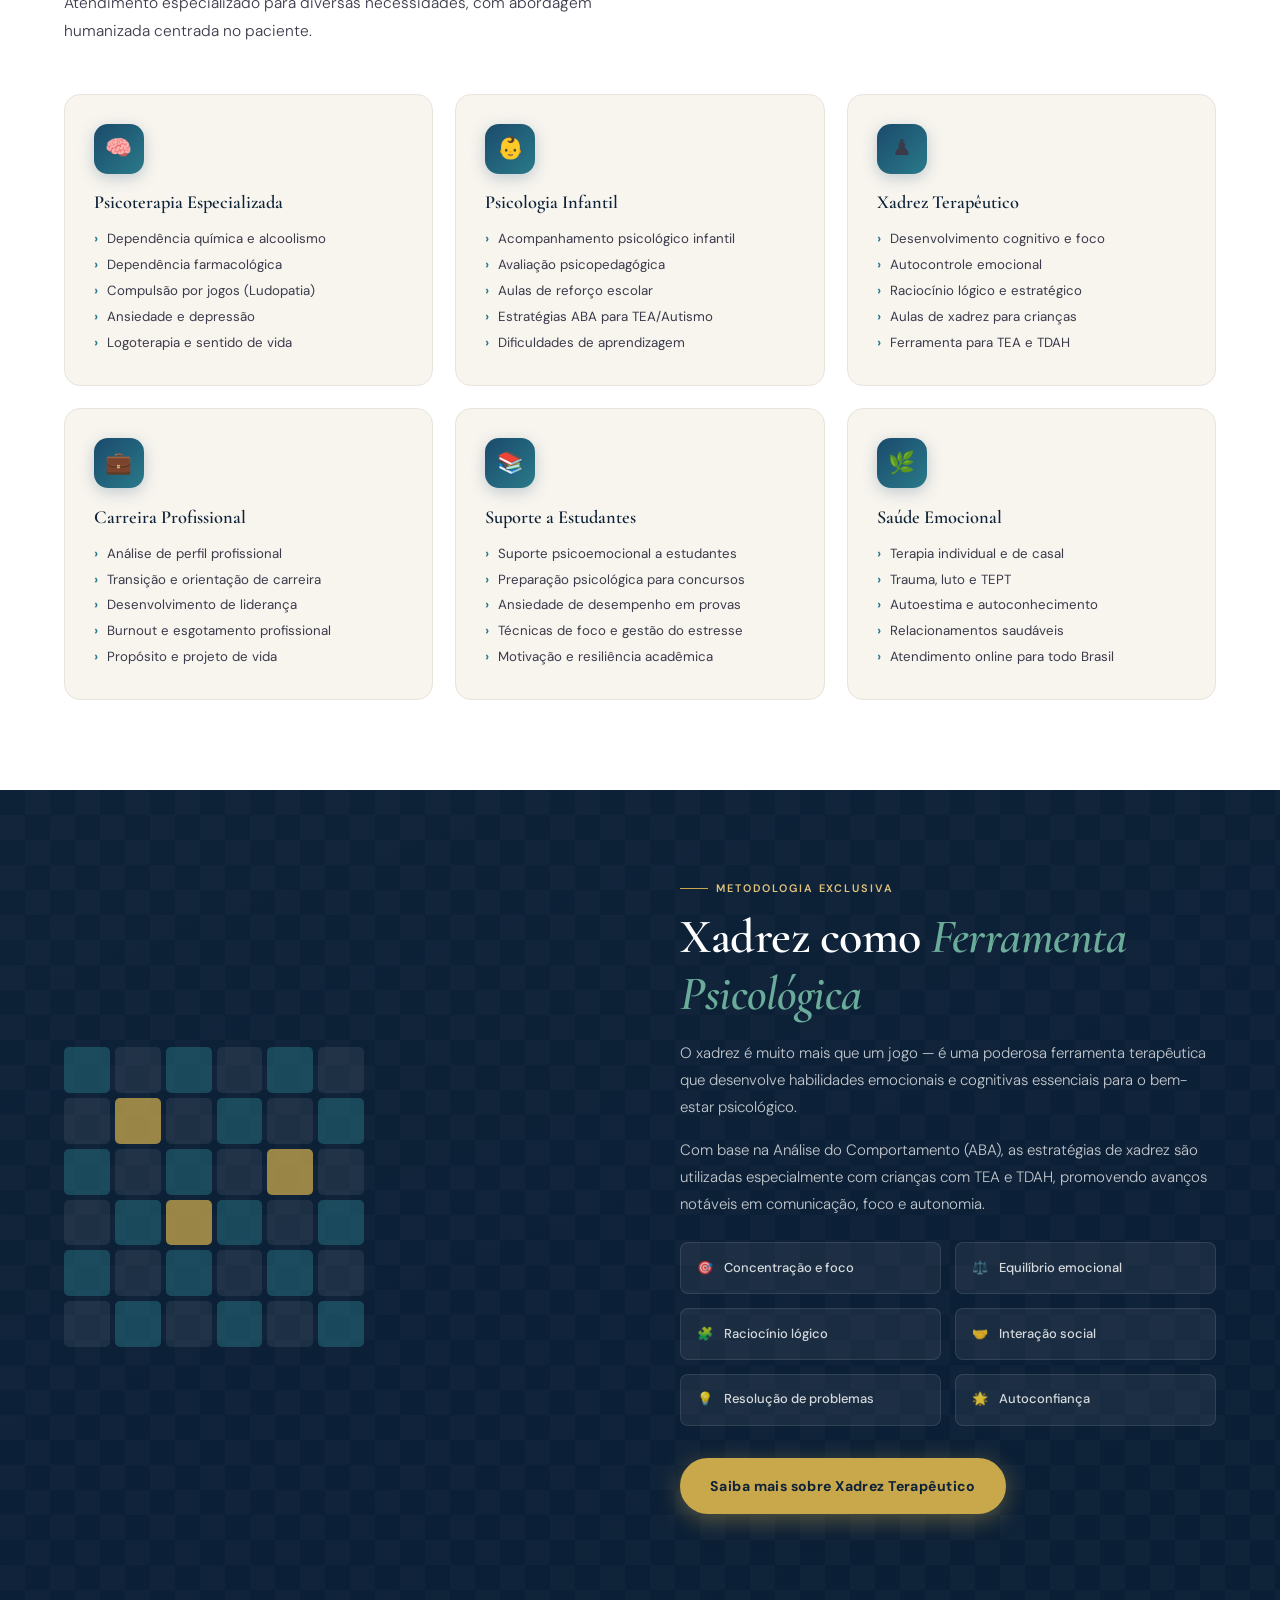
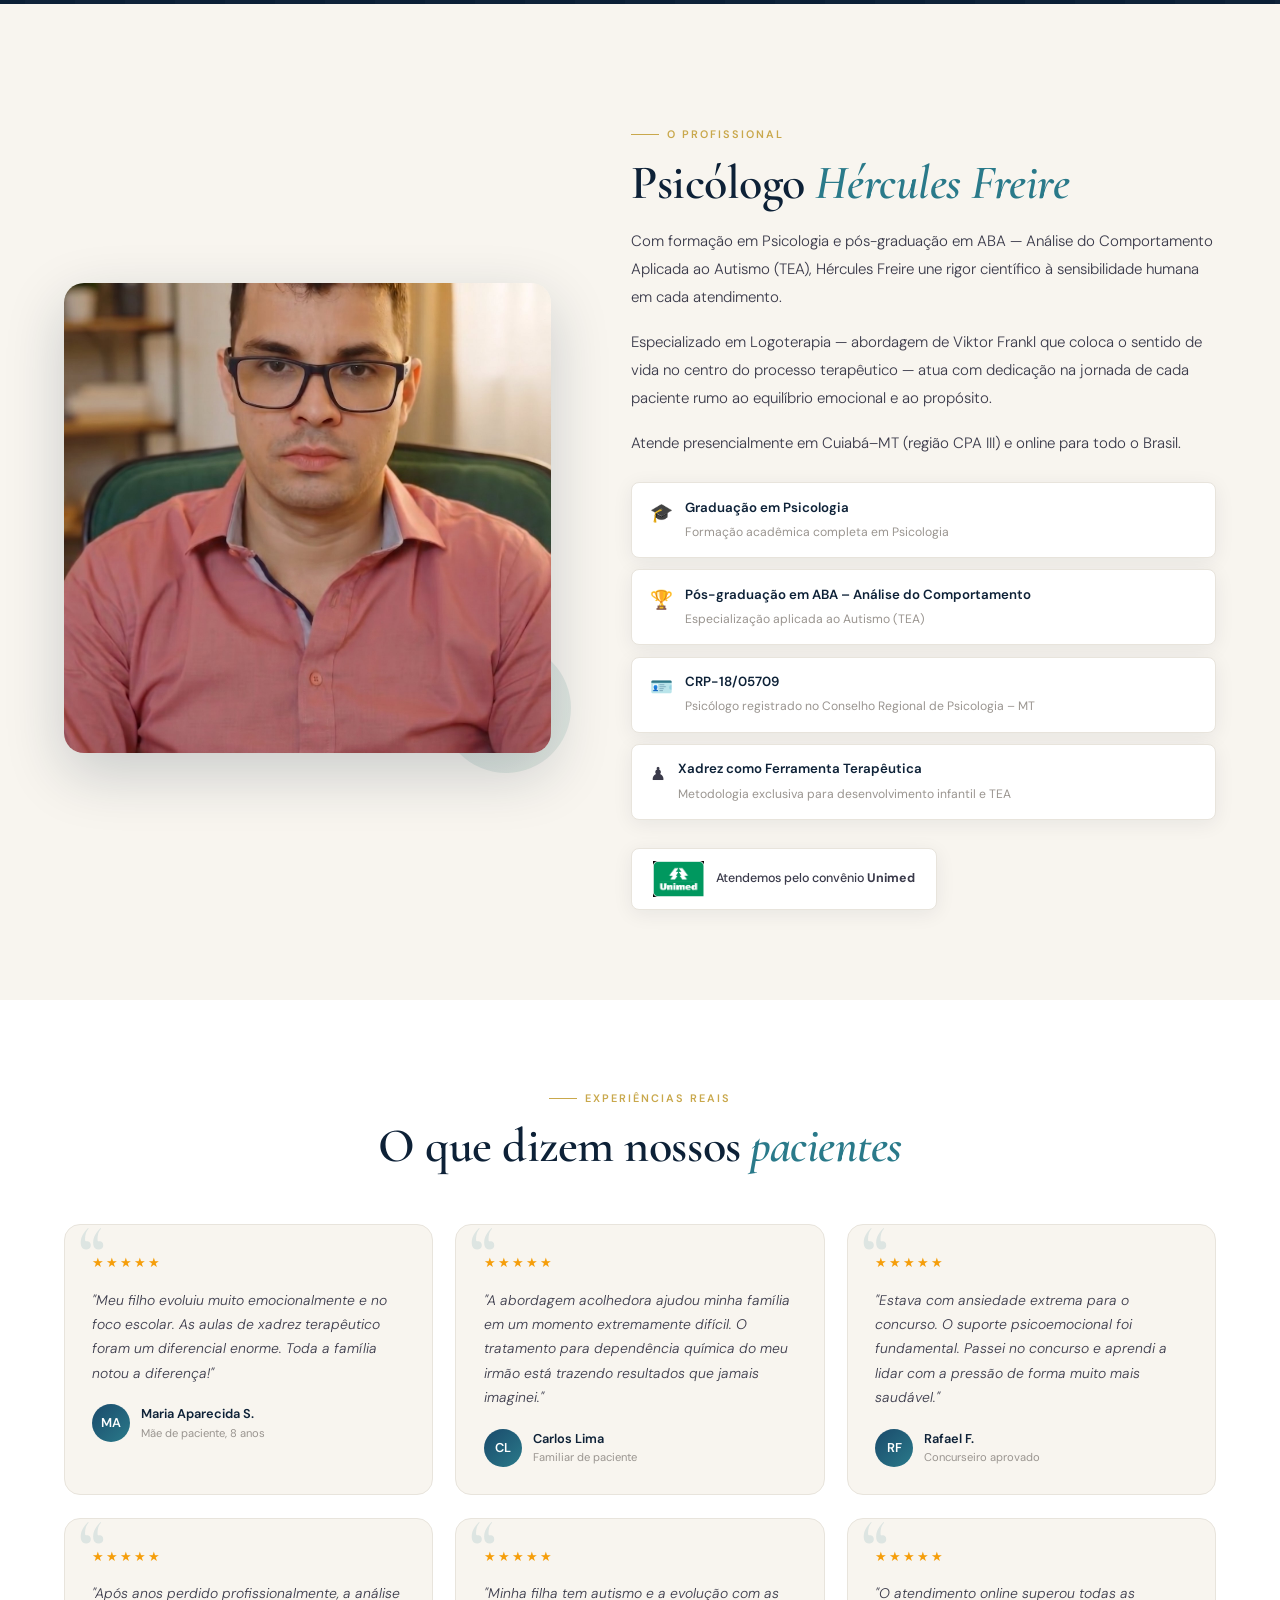
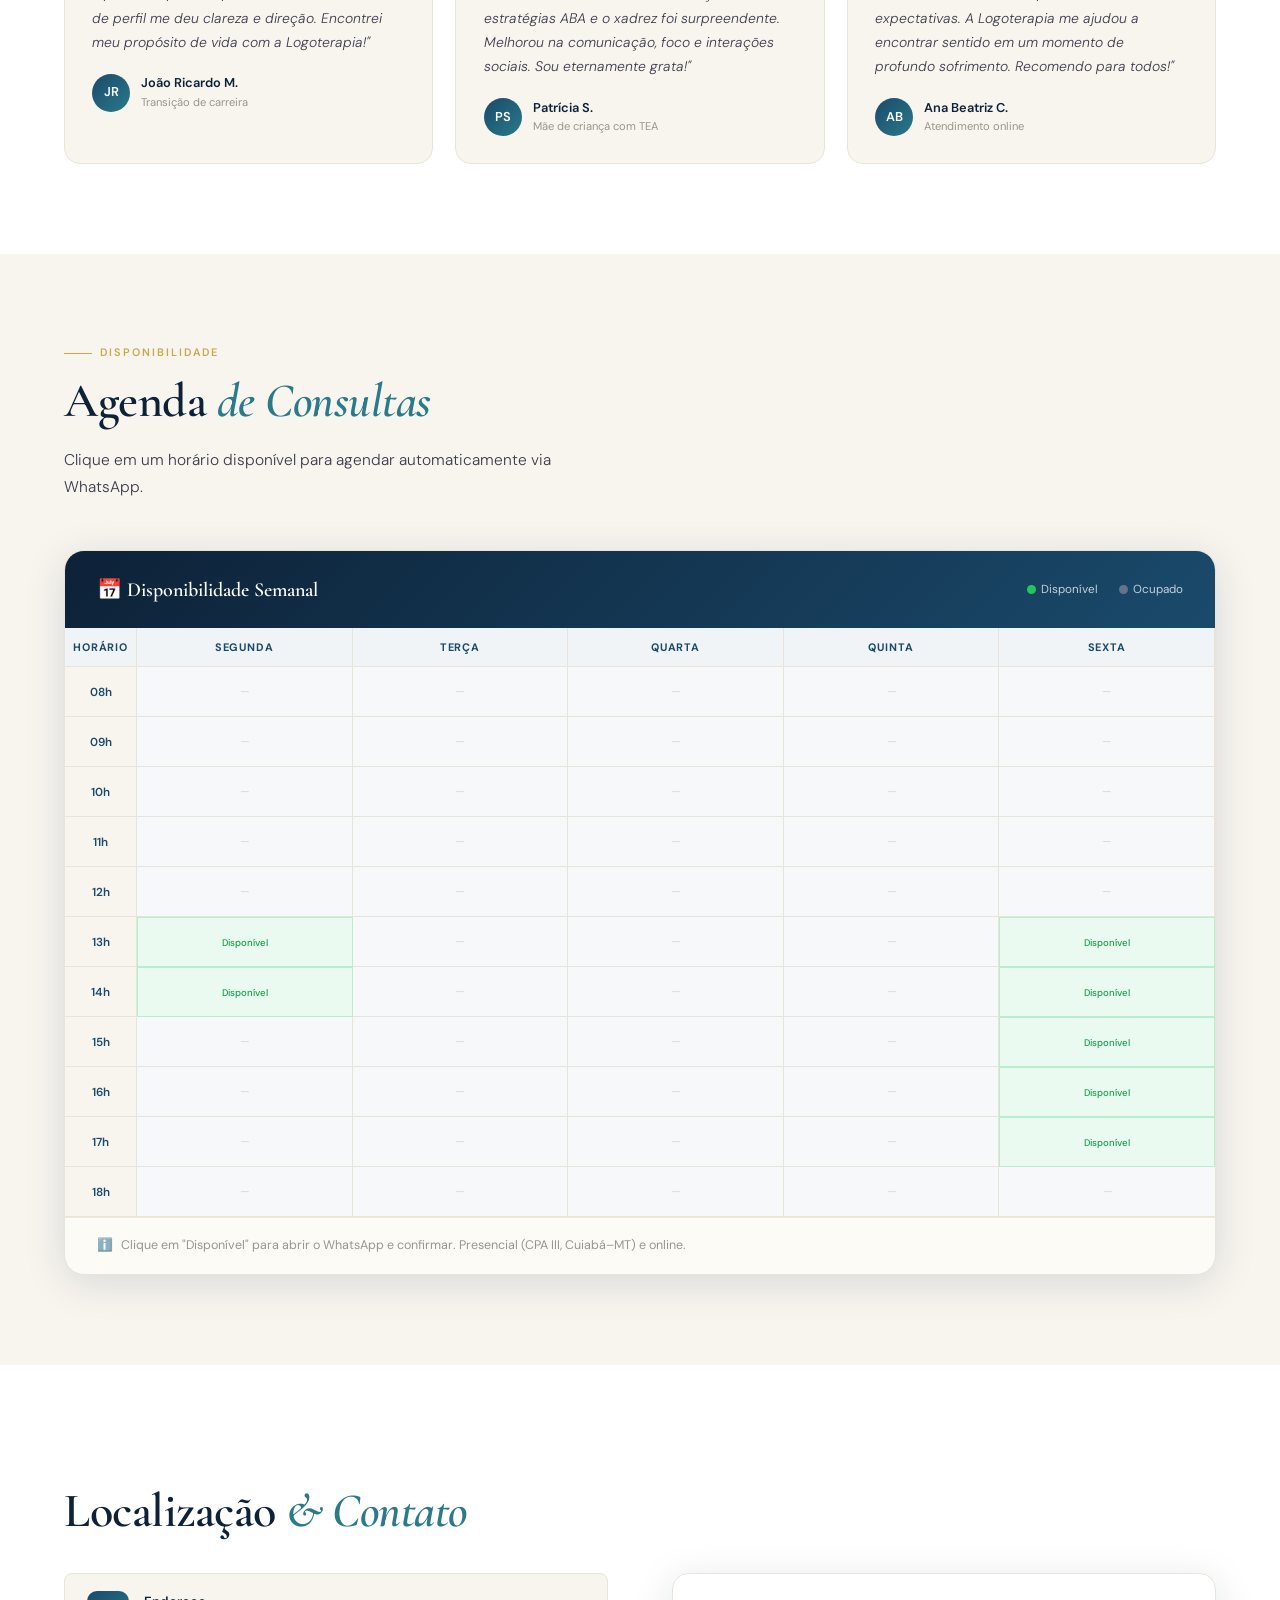
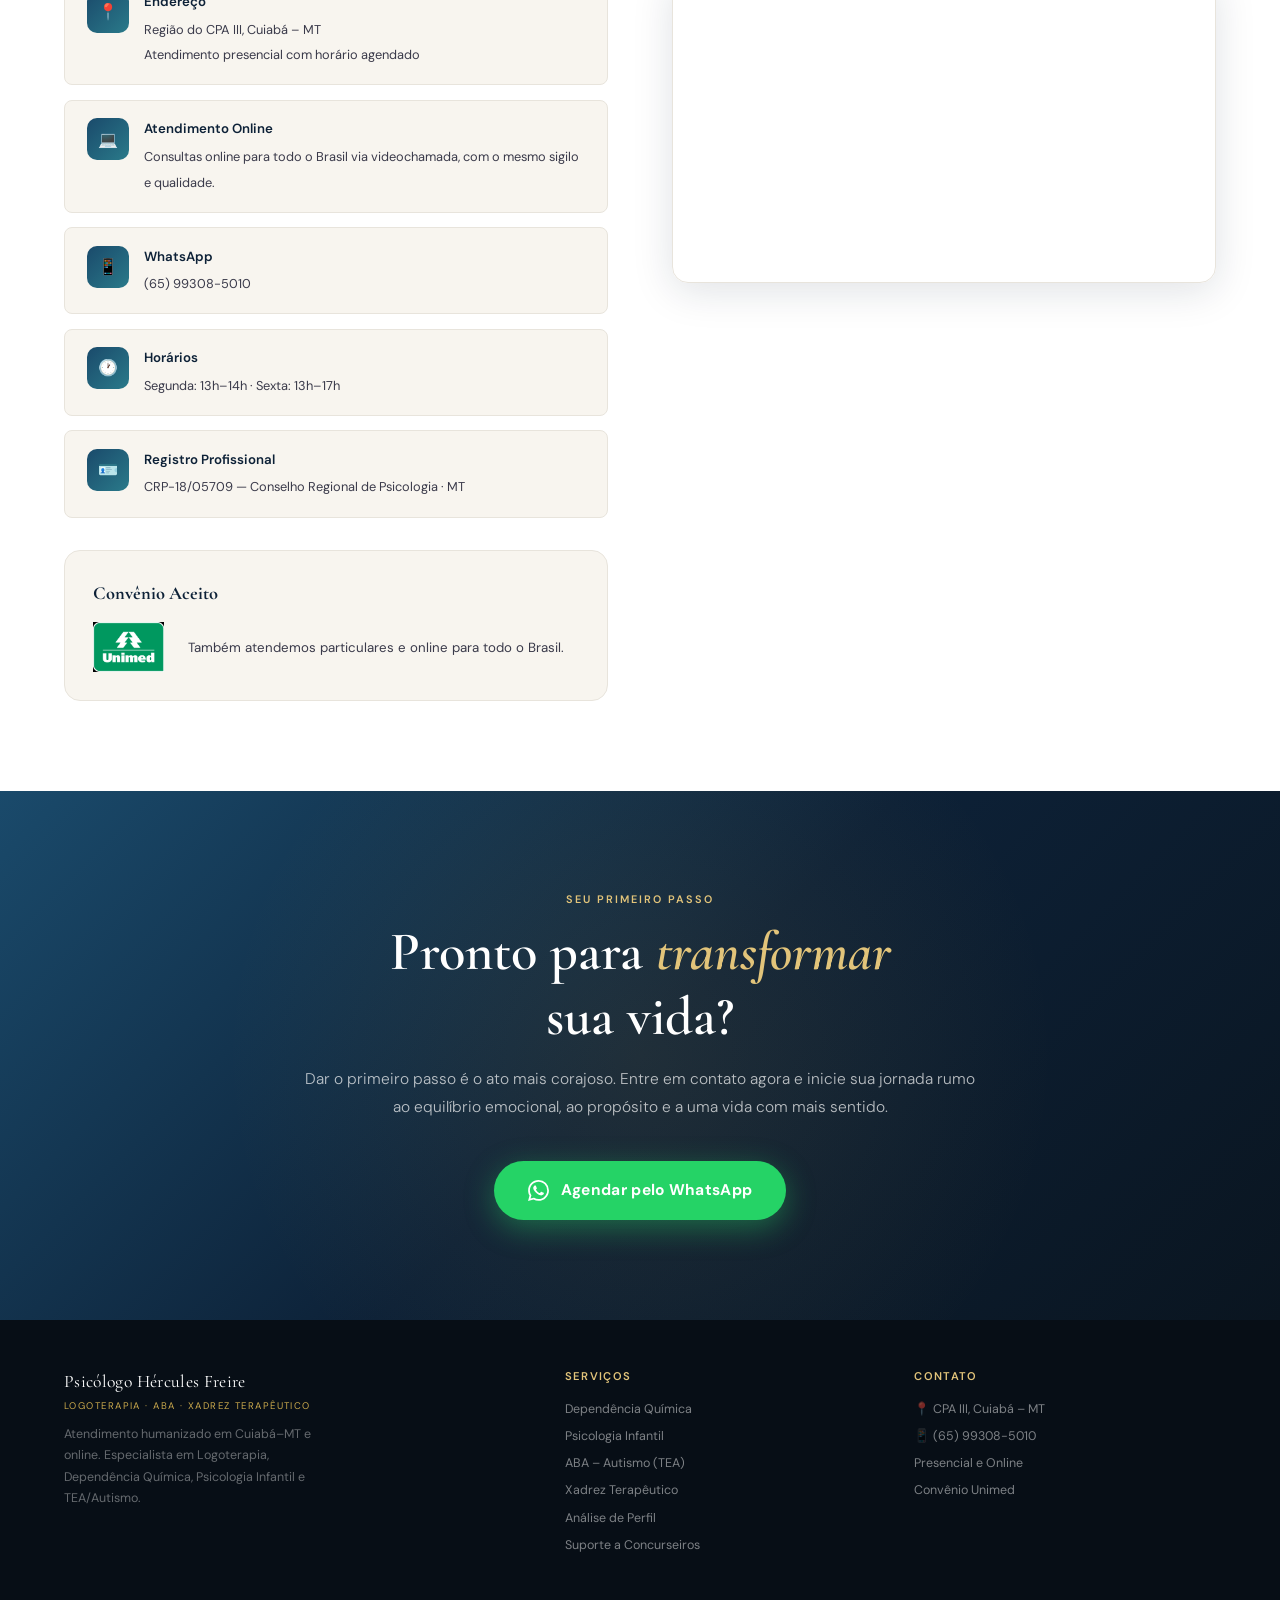
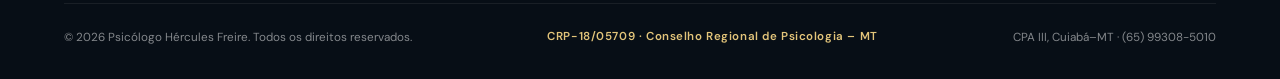
==== commit c1bd0873: "Add files via upload" ====
--- a/index.html
+++ b/index.html
@@ -4,34 +4,30 @@
 <meta charset="UTF-8">
 <meta name="viewport" content="width=device-width, initial-scale=1.0">
 <title>Psicólogo Hércules Freire | Logoterapia · Dependência Química · Psicologia Infantil – Cuiabá MT</title>
-<meta name="description" content="Psicólogo Hércules Freire em Cuiabá-MT. Especialista em Logoterapia, Dependência Química, Alcoolismo, Ludopatia, Psicologia Infantil, ABA TEA/Autismo, Xadrez Terapêutico. Presencial e online. Convênio Unimed.">
-<meta name="keywords" content="psicólogo Cuiabá, dependência química, alcoolismo, ludopatia, psicólogo infantil, ABA autismo TEA, logoterapia, xadrez terapêutico, concurseiros, análise perfil profissional, CPA III, Unimed">
+<meta name="description" content="Psicólogo Hércules Freire CRP-18/05709 em Cuiabá-MT. Especialista em Logoterapia, Dependência Química, Alcoolismo, Ludopatia, Psicologia Infantil, ABA TEA/Autismo, Xadrez Terapêutico. Presencial e online. Convênio Unimed.">
+<meta name="keywords" content="psicólogo Cuiabá, dependência química, alcoolismo, ludopatia, psicólogo infantil, ABA autismo TEA, logoterapia, xadrez terapêutico, concurseiros, análise perfil profissional, CPA III, Unimed, CRP-18/05709">
 <meta name="robots" content="index, follow">
 <meta property="og:title" content="Psicólogo Hércules Freire | Cuiabá MT">
-<meta property="og:description" content="Atendimento psicológico humanizado. Presencial e online. Convênio Unimed.">
+<meta property="og:description" content="Atendimento psicológico humanizado. CRP-18/05709. Presencial e online. Convênio Unimed.">
 <meta property="og:type" content="website">
 <script type="application/ld+json">
-{"@context":"https://schema.org","@type":"Psychologist","name":"Hércules Freire","jobTitle":"Psicólogo","address":{"@type":"PostalAddress","streetAddress":"Região CPA III","addressLocality":"Cuiabá","addressRegion":"MT","addressCountry":"BR"},"telephone":"+556599308510","areaServed":"Cuiabá, MT"}
+{"@context":"https://schema.org","@type":"Psychologist","name":"Hércules Freire","jobTitle":"Psicólogo","identifier":"CRP-18/05709","address":{"@type":"PostalAddress","streetAddress":"Região CPA III","addressLocality":"Cuiabá","addressRegion":"MT","addressCountry":"BR"},"telephone":"+556599308-5010","areaServed":"Cuiabá, MT"}
 </script>
 <link rel="preconnect" href="https://fonts.googleapis.com">
 <link rel="preconnect" href="https://fonts.gstatic.com" crossorigin>
 <link href="https://fonts.googleapis.com/css2?family=Cormorant+Garamond:ital,wght@0,300;0,400;0,600;0,700;1,300;1,400&family=DM+Sans:opsz,wght@9..40,300;9..40,400;9..40,500;9..40,600&display=swap" rel="stylesheet">
-
 <style>
-/* ===== VARIÁVEIS ===== */
-:root {
-  --deep:#0d2137; --petrol:#1a4a6b; --teal:#2a7a8a;
-  --sage:#4a8c7a; --sage-l:#6aab9a;
-  --gold:#c9a84c; --gold-l:#e2c47a;
-  --cream:#f8f5ef; --white:#fff;
-  --gray-s:#e8e4dc; --gray-m:#9a9590; --text:#3a3a4a;
+:root{
+  --deep:#0d2137;--petrol:#1a4a6b;--teal:#2a7a8a;
+  --sage:#4a8c7a;--sage-l:#6aab9a;
+  --gold:#c9a84c;--gold-l:#e2c47a;
+  --cream:#f8f5ef;--white:#fff;
+  --gray-s:#e8e4dc;--gray-m:#9a9590;--text:#3a3a4a;
   --sh-card:0 8px 40px rgba(13,33,55,.13);
   --sh-deep:0 20px 60px rgba(13,33,55,.20);
-  --r:16px; --r-sm:8px;
+  --r:16px;--r-sm:8px;
   --tr:all .4s cubic-bezier(.25,.46,.45,.94);
 }
-
-/* ===== RESET ===== */
 *,*::before,*::after{box-sizing:border-box;margin:0;padding:0}
 html{scroll-behavior:smooth}
 body{font-family:'DM Sans',sans-serif;color:var(--text);background:var(--cream);overflow-x:hidden;line-height:1.6}
@@ -40,8 +36,6 @@
 ::-webkit-scrollbar{width:6px}
 ::-webkit-scrollbar-track{background:var(--cream)}
 ::-webkit-scrollbar-thumb{background:var(--petrol);border-radius:3px}
-
-/* ===== TIPOGRAFIA GERAL ===== */
 section{padding:90px 5%}
 .sec-inner{max-width:1200px;margin:0 auto}
 .sec-label{font-size:.68rem;letter-spacing:.18em;text-transform:uppercase;color:var(--gold);font-weight:600;margin-bottom:.7rem;display:flex;align-items:center;gap:.5rem}
@@ -49,8 +43,6 @@
 .sec-title{font-family:'Cormorant Garamond',serif;font-size:clamp(2rem,4vw,3rem);font-weight:600;color:var(--deep);line-height:1.2;margin-bottom:1rem;letter-spacing:-.01em}
 .sec-title span{color:var(--teal);font-style:italic}
 .sec-desc{font-size:.97rem;color:var(--text);line-height:1.8;max-width:560px;font-weight:300}
-
-/* ===== BOTÕES ===== */
 .btn-p{display:inline-flex;align-items:center;gap:.6rem;background:var(--gold);color:var(--deep);font-weight:700;font-size:.88rem;padding:15px 28px;border-radius:50px;letter-spacing:.03em;transition:var(--tr);box-shadow:0 6px 25px rgba(201,168,76,.4);border:2px solid var(--gold)}
 .btn-p:hover{background:var(--gold-l);transform:translateY(-3px);box-shadow:0 12px 35px rgba(201,168,76,.5)}
 .btn-s{display:inline-flex;align-items:center;gap:.6rem;background:transparent;color:#fff;border:2px solid rgba(255,255,255,.35);font-weight:500;font-size:.88rem;padding:13px 26px;border-radius:50px;letter-spacing:.03em;transition:var(--tr)}
@@ -58,11 +50,12 @@
 .btn-wa{display:inline-flex;align-items:center;gap:.75rem;background:#25D366;color:#fff;font-weight:700;font-size:.97rem;padding:17px 34px;border-radius:50px;box-shadow:0 8px 30px rgba(37,211,102,.4);transition:var(--tr);letter-spacing:.02em}
 .btn-wa:hover{background:#20bd5a;transform:translateY(-3px);box-shadow:0 14px 40px rgba(37,211,102,.55)}
 
-/* ===== NAVBAR ===== */
+/* NAVBAR */
 nav{position:fixed;top:0;left:0;right:0;z-index:1000;padding:0 5%;background:rgba(13,33,55,.93);backdrop-filter:blur(20px);-webkit-backdrop-filter:blur(20px);border-bottom:1px solid rgba(201,168,76,.15);display:flex;align-items:center;justify-content:space-between;height:72px;transition:var(--tr)}
 nav.scrolled{height:62px;background:rgba(13,33,55,.99);box-shadow:0 4px 30px rgba(0,0,0,.3)}
+.nav-brand{display:flex;flex-direction:column}
 .nl-name{font-family:'Cormorant Garamond',serif;font-weight:600;font-size:1.1rem;color:#fff;letter-spacing:.02em;line-height:1.1}
-.nl-title{font-size:.62rem;color:var(--gold-l);letter-spacing:.15em;text-transform:uppercase}
+.nl-title{font-size:.6rem;color:var(--gold-l);letter-spacing:.13em;text-transform:uppercase}
 .nav-links{display:flex;gap:1.8rem;list-style:none}
 .nav-links a{color:rgba(255,255,255,.8);font-size:.8rem;letter-spacing:.06em;text-transform:uppercase;font-weight:500;transition:var(--tr);padding-bottom:2px;border-bottom:1px solid transparent}
 .nav-links a:hover{color:var(--gold-l);border-bottom-color:var(--gold-l)}
@@ -75,7 +68,7 @@
 .mob-menu a{color:rgba(255,255,255,.85);font-size:1rem;padding:.5rem 0;border-bottom:1px solid rgba(255,255,255,.08)}
 .mob-wa{color:#25D366!important;font-weight:700!important}
 
-/* ===== HERO ===== */
+/* HERO */
 #hero{min-height:100vh;background:linear-gradient(135deg,var(--deep) 0%,var(--petrol) 45%,var(--teal) 100%);position:relative;overflow:hidden;display:flex;align-items:center;padding:100px 5% 60px}
 .h-bg1{position:absolute;inset:0;pointer-events:none;background-image:radial-gradient(circle at 20% 80%,rgba(42,122,138,.25) 0%,transparent 50%),radial-gradient(circle at 80% 20%,rgba(201,168,76,.12) 0%,transparent 50%)}
 .h-chess{position:absolute;inset:0;pointer-events:none;opacity:.03;background-image:repeating-conic-gradient(#fff 0% 25%,transparent 0% 50%);background-size:60px 60px}
@@ -97,18 +90,20 @@
 .hero-photo{width:100%;height:490px;object-fit:cover;object-position:top center;border-radius:18px;display:block}
 .hero-img-badge{position:absolute;bottom:22px;left:50%;transform:translateX(-50%);background:rgba(13,33,55,.85);backdrop-filter:blur(15px);border:1px solid rgba(201,168,76,.3);color:#fff;padding:9px 20px;border-radius:50px;font-size:.76rem;white-space:nowrap;letter-spacing:.05em;display:flex;align-items:center;gap:8px}
 .hero-img-badge b{color:var(--gold-l)}
-.unimed-hero{position:absolute;top:18px;right:18px;background:#fff;border-radius:10px;padding:6px 12px;box-shadow:0 4px 20px rgba(0,0,0,.3);display:flex;align-items:center;gap:5px;z-index:2}
-.unimed-hero img{height:24px;width:auto}
-.unimed-hero span{font-size:.65rem;color:#1a6b2a;font-weight:700}
-
-/* ===== LOGOTERAPIA ===== */
+.crp-badge{position:absolute;bottom:22px;left:50%;transform:translateX(-50%);background:rgba(13,33,55,.85);backdrop-filter:blur(15px);border:1px solid rgba(201,168,76,.3);color:#fff;padding:9px 20px;border-radius:50px;font-size:.76rem;white-space:nowrap;letter-spacing:.05em;display:flex;align-items:center;gap:8px}
+.crp-badge b{color:var(--gold-l)}
+.unimed-hero{position:absolute;top:18px;right:18px;background:#fff;border-radius:10px;padding:5px 10px;box-shadow:0 4px 20px rgba(0,0,0,.3);display:flex;align-items:center;gap:5px;z-index:2}
+.unimed-hero img{height:32px;width:auto}
+.unimed-hero span{font-size:.62rem;color:#1a6b2a;font-weight:700}
+
+/* LOGOTERAPIA */
 #logoterapia{background:linear-gradient(135deg,var(--deep),var(--petrol));padding:70px 5%}
 .logo-inner{max-width:880px;margin:0 auto;text-align:center}
 .logo-inner .sec-label{justify-content:center}
 .logo-inner .sec-label::before{display:none}
 .logo-txt{font-family:'Cormorant Garamond',serif;font-size:clamp(1.15rem,2.2vw,1.6rem);color:rgba(255,255,255,.9);line-height:1.95;font-weight:300;font-style:italic;border-left:3px solid var(--gold);padding:1.5rem 2.5rem;text-align:left;margin-top:1.5rem;background:rgba(255,255,255,.04);border-radius:0 12px 12px 0}
 
-/* ===== ÁREAS ===== */
+/* ÁREAS */
 #areas{background:var(--white)}
 .areas-grid{display:grid;grid-template-columns:repeat(3,1fr);gap:1.4rem;margin-top:3rem}
 .area-card{background:var(--cream);border:1px solid var(--gray-s);border-radius:var(--r);padding:1.8rem;transition:var(--tr);position:relative;overflow:hidden}
@@ -121,7 +116,7 @@
 .area-card ul li{font-size:.83rem;color:var(--text);padding:3px 0 3px 13px;position:relative;line-height:1.5}
 .area-card ul li::before{content:'›';position:absolute;left:0;color:var(--teal);font-weight:700}
 
-/* ===== XADREZ ===== */
+/* XADREZ */
 #xadrez{background:linear-gradient(160deg,var(--deep) 0%,#0a1e35 100%);position:relative;overflow:hidden}
 .chess-pat{position:absolute;inset:0;pointer-events:none;opacity:.04;background-image:repeating-conic-gradient(rgba(255,255,255,.5) 0% 25%,transparent 0% 50%);background-size:50px 50px}
 .chess-grid{display:grid;grid-template-columns:1fr 1fr;gap:5rem;align-items:center;position:relative;z-index:2}
@@ -138,7 +133,7 @@
 .chess-ben{background:rgba(255,255,255,.06);border:1px solid rgba(255,255,255,.1);border-radius:var(--r-sm);padding:.9rem 1rem;display:flex;align-items:center;gap:.7rem}
 .chess-ben span{font-size:.81rem;color:rgba(255,255,255,.82);font-weight:500}
 
-/* ===== SOBRE ===== */
+/* SOBRE */
 #sobre{background:var(--cream)}
 .sobre-grid{display:grid;grid-template-columns:1fr 1.2fr;gap:5rem;align-items:center;margin-top:2rem}
 .sobre-img-wrap{position:relative}
@@ -150,11 +145,11 @@
 .cred-ico{font-size:1.15rem;flex-shrink:0;margin-top:2px}
 .cred strong{display:block;font-size:.83rem;color:var(--deep);font-weight:600}
 .cred span{font-size:.76rem;color:var(--gray-m)}
-.conv-badge{display:inline-flex;align-items:center;gap:.7rem;background:var(--white);border:1px solid var(--gray-s);border-radius:var(--r-sm);padding:.7rem 1.2rem;box-shadow:0 4px 20px rgba(13,33,55,.07)}
-.conv-badge img{height:30px;width:auto}
+.conv-badge{display:inline-flex;align-items:center;gap:.75rem;background:var(--white);border:1px solid var(--gray-s);border-radius:var(--r-sm);padding:.75rem 1.3rem;box-shadow:0 4px 20px rgba(13,33,55,.07)}
+.conv-badge img{height:36px;width:auto}
 .conv-badge span{font-size:.78rem;color:var(--text);font-weight:500}
 
-/* ===== DEPOIMENTOS ===== */
+/* DEPOIMENTOS */
 #depoimentos{background:var(--white)}
 .depo-grid{display:grid;grid-template-columns:repeat(3,1fr);gap:1.4rem;margin-top:3rem}
 .depo-card{background:var(--cream);border:1px solid var(--gray-s);border-radius:var(--r);padding:1.7rem;transition:var(--tr);position:relative;overflow:hidden}
@@ -167,7 +162,7 @@
 .depo-nm{font-size:.8rem;font-weight:600;color:var(--deep)}
 .depo-rl{font-size:.7rem;color:var(--gray-m)}
 
-/* ===== AGENDA ===== */
+/* AGENDA */
 #agenda{background:var(--cream)}
 .ag-wrap{margin-top:3rem;background:var(--white);border-radius:20px;overflow:hidden;box-shadow:var(--sh-card);border:1px solid var(--gray-s)}
 .ag-head{background:linear-gradient(135deg,var(--deep),var(--petrol));padding:1.4rem 2rem;display:flex;align-items:center;justify-content:space-between;flex-wrap:wrap;gap:.75rem}
@@ -175,8 +170,7 @@
 .ag-leg{display:flex;gap:1.3rem}
 .leg-i{display:flex;align-items:center;gap:5px;font-size:.73rem;color:rgba(255,255,255,.75)}
 .leg-dot{width:9px;height:9px;border-radius:50%}
-.leg-dot.av{background:#22c55e}
-.leg-dot.bz{background:#64748b}
+.leg-dot.av{background:#22c55e}.leg-dot.bz{background:#64748b}
 .ag-grid{display:grid;grid-template-columns:72px repeat(5,1fr)}
 .ag-ch{background:rgba(26,74,107,.06);padding:.65rem .4rem;text-align:center;font-size:.68rem;font-weight:700;letter-spacing:.08em;text-transform:uppercase;color:var(--petrol);border-bottom:1px solid var(--gray-s);border-right:1px solid var(--gray-s)}
 .ag-ch:last-child{border-right:none}
@@ -191,7 +185,7 @@
 .ag-note{padding:1.1rem 2rem;background:rgba(201,168,76,.05);border-top:1px solid rgba(201,168,76,.2);font-size:.78rem;color:var(--gray-m);display:flex;align-items:center;gap:.5rem}
 .ag-note::before{content:'ℹ️'}
 
-/* ===== LOCALIZAÇÃO ===== */
+/* LOCALIZAÇÃO */
 #loc{background:var(--white)}
 .loc-grid{display:grid;grid-template-columns:1fr 1fr;gap:4rem;align-items:start;margin-top:2rem}
 .loc-cards{display:flex;flex-direction:column;gap:.9rem}
@@ -204,10 +198,10 @@
 .conv-sec{margin-top:2rem;padding:1.75rem;background:var(--cream);border-radius:var(--r);border:1px solid var(--gray-s)}
 .conv-sec h4{font-family:'Cormorant Garamond',serif;font-size:1.15rem;color:var(--deep);margin-bottom:.9rem}
 .conv-logos{display:flex;align-items:center;gap:1.5rem;flex-wrap:wrap}
-.conv-logos img{height:38px;width:auto;object-fit:contain}
+.conv-logos img{height:50px;width:auto;object-fit:contain}
 .conv-logos span{font-size:.83rem;color:var(--text)}
 
-/* ===== CTA ===== */
+/* CTA */
 #contato{background:linear-gradient(135deg,var(--petrol) 0%,var(--deep) 50%,#0a1520 100%);text-align:center;padding:100px 5%;position:relative;overflow:hidden}
 .cta-bg{position:absolute;inset:0;background:radial-gradient(circle at center,rgba(201,168,76,.1) 0%,transparent 60%)}
 .cta-inner{position:relative;z-index:2;max-width:680px;margin:0 auto}
@@ -217,27 +211,26 @@
 .cta-title em{color:var(--gold-l);font-style:italic}
 .cta-desc{color:rgba(255,255,255,.7);font-size:.97rem;line-height:1.75;margin-bottom:2.5rem;font-weight:300}
 
-/* ===== FOOTER ===== */
+/* FOOTER */
 footer{background:#070e16;color:rgba(255,255,255,.5);padding:3rem 5% 2rem;font-size:.78rem}
 .ft-inner{max-width:1200px;margin:0 auto}
 .ft-grid{display:grid;grid-template-columns:1.5fr 1fr 1fr;gap:3rem;margin-bottom:2.5rem}
 .ft-logo-name{font-family:'Cormorant Garamond',serif;font-size:1.1rem;color:#fff;letter-spacing:.02em}
-.ft-logo-sub{font-size:.62rem;color:var(--gold);letter-spacing:.15em;text-transform:uppercase;margin-top:2px;margin-bottom:.7rem}
+.ft-logo-sub{font-size:.6rem;color:var(--gold);letter-spacing:.15em;text-transform:uppercase;margin-top:2px;margin-bottom:.7rem}
 .ft-brand p{font-size:.78rem;color:rgba(255,255,255,.38);line-height:1.7;max-width:270px}
 .ft-col h5{color:var(--gold-l);font-size:.7rem;letter-spacing:.12em;text-transform:uppercase;margin-bottom:.9rem;font-weight:600}
 .ft-col a,.ft-col p{color:rgba(255,255,255,.48);display:block;margin-bottom:.45rem;font-size:.78rem;transition:var(--tr)}
 .ft-col a:hover{color:rgba(255,255,255,.8)}
 .ft-bot{border-top:1px solid rgba(255,255,255,.07);padding-top:1.5rem;display:flex;justify-content:space-between;align-items:center;flex-wrap:wrap;gap:1rem;font-size:.73rem}
-.crp{color:var(--gold);font-size:.7rem}
-
-/* ===== WHATSAPP FLUTUANTE ===== */
+.crp-tag{color:var(--gold-l);font-size:.72rem;font-weight:600;letter-spacing:.05em}
+
+/* WA FLOAT */
 .wa-float{position:fixed;bottom:26px;right:26px;z-index:9999;width:58px;height:58px;border-radius:50%;background:#25D366;display:flex;align-items:center;justify-content:center;box-shadow:0 6px 25px rgba(37,211,102,.5);transition:var(--tr);animation:pulse-wa 2.5s infinite}
 .wa-float:hover{transform:scale(1.1);box-shadow:0 10px 35px rgba(37,211,102,.65);animation:none}
 .wa-tip{position:absolute;right:68px;top:50%;transform:translateY(-50%);background:var(--deep);color:#fff;padding:6px 13px;border-radius:8px;font-size:.73rem;white-space:nowrap;pointer-events:none;opacity:0;transition:var(--tr);font-weight:500}
 .wa-tip::after{content:'';position:absolute;left:100%;top:50%;transform:translateY(-50%);border:5px solid transparent;border-left-color:var(--deep)}
 .wa-float:hover .wa-tip{opacity:1}
 
-/* ===== ANIMAÇÕES ===== */
 @keyframes fadeL{from{opacity:0;transform:translateX(-40px)}to{opacity:1;transform:translateX(0)}}
 @keyframes fadeR{from{opacity:0;transform:translateX(40px)}to{opacity:1;transform:translateX(0)}}
 @keyframes pulse-wa{0%,100%{box-shadow:0 6px 25px rgba(37,211,102,.5)}50%{box-shadow:0 6px 40px rgba(37,211,102,.8),0 0 0 12px rgba(37,211,102,.1)}}
@@ -245,7 +238,6 @@
 .reveal.visible{opacity:1;transform:translateY(0)}
 .d1{transition-delay:.1s}.d2{transition-delay:.2s}.d3{transition-delay:.3s}.d4{transition-delay:.4s}
 
-/* ===== RESPONSIVO ===== */
 @media(max-width:1024px){
   .areas-grid{grid-template-columns:repeat(2,1fr)}
   .chess-grid{grid-template-columns:1fr}
@@ -286,9 +278,9 @@
 
 <!-- NAVBAR -->
 <nav id="navbar">
-  <div>
+  <div class="nav-brand">
     <div class="nl-name">Hércules Freire</div>
-    <div class="nl-title">Psicólogo · CRP–18/05709</div>
+    <div class="nl-title">Psicólogo · CRP-18/05709</div>
   </div>
   <ul class="nav-links">
     <li><a href="#areas">Serviços</a></li>
@@ -296,7 +288,7 @@
     <li><a href="#depoimentos">Depoimentos</a></li>
     <li><a href="#agenda">Agenda</a></li>
     <li><a href="#loc">Localização</a></li>
-    <li><a href="https://wa.me/556599308510?text=Ol%C3%A1%2C+vim+pelo+site+e+gostaria+de+agendar+uma+consulta." target="_blank" class="nav-cta">Agendar ↗</a></li>
+    <li><a href="https://wa.me/5565993085010?text=Ol%C3%A1%2C+vim+pelo+site+e+gostaria+de+agendar+uma+consulta." target="_blank" class="nav-cta">Agendar ↗</a></li>
   </ul>
   <button class="hamburger" onclick="toggleMenu()" aria-label="Menu">
     <span></span><span></span><span></span>
@@ -309,7 +301,7 @@
   <a href="#depoimentos" onclick="closeMenu()">Depoimentos</a>
   <a href="#agenda"      onclick="closeMenu()">Agenda</a>
   <a href="#loc"         onclick="closeMenu()">Localização</a>
-  <a href="https://wa.me/556599308510?text=Ol%C3%A1%2C+vim+pelo+site+e+gostaria+de+agendar+uma+consulta." target="_blank" class="mob-wa">📲 Agendar pelo WhatsApp</a>
+  <a href="https://wa.me/5565993085010?text=Ol%C3%A1%2C+vim+pelo+site+e+gostaria+de+agendar+uma+consulta." target="_blank" class="mob-wa">📲 Agendar pelo WhatsApp</a>
 </div>
 
 <!-- HERO -->
@@ -318,12 +310,12 @@
   <div class="h-chess"></div>
   <div class="hero-wrap">
     <div class="hero-content">
-      <div class="hero-badge">✦ Psicólogo Especialista · Cuiabá–MT</div>
+      <div class="hero-badge">✦ Psicólogo Especialista · CRP-18/05709 · Cuiabá–MT</div>
       <h1 class="hero-title">Encontre seu <em>propósito</em>,<br>retome o controle<br>da sua vida</h1>
       <p class="hero-tag">"O que não me destrói, me fortalece."</p>
       <p class="hero-sub">Atendimento psicológico humanizado com Logoterapia — a abordagem que auxilia você a encontrar sentido e propósito mesmo diante das maiores adversidades.</p>
       <div class="hero-actions">
-        <a href="https://wa.me/556599308510?text=Ol%C3%A1%2C+vim+pelo+site+e+gostaria+de+agendar+uma+consulta." target="_blank" class="btn-p">
+        <a href="https://wa.me/5565993085010?text=Ol%C3%A1%2C+vim+pelo+site+e+gostaria+de+agendar+uma+consulta." target="_blank" class="btn-p">
           <svg width="17" height="17" viewBox="0 0 24 24" fill="currentColor"><path d="M17.472 14.382c-.297-.149-1.758-.867-2.03-.967-.273-.099-.471-.148-.67.15-.197.297-.767.966-.94 1.164-.173.199-.347.223-.644.075-.297-.15-1.255-.463-2.39-1.475-.883-.788-1.48-1.761-1.653-2.059-.173-.297-.018-.458.13-.606.134-.133.298-.347.446-.52.149-.174.198-.298.298-.497.099-.198.05-.371-.025-.52-.075-.149-.669-1.612-.916-2.207-.242-.579-.487-.5-.669-.51-.173-.008-.371-.01-.57-.01-.198 0-.52.074-.792.372-.272.297-1.04 1.016-1.04 2.479 0 1.462 1.065 2.875 1.213 3.074.149.198 2.096 3.2 5.077 4.487.709.306 1.262.489 1.694.625.712.227 1.36.195 1.871.118.571-.085 1.758-.719 2.006-1.413.248-.694.248-1.289.173-1.413-.074-.124-.272-.198-.57-.347m-5.421 7.403h-.004a9.87 9.87 0 01-5.031-1.378l-.361-.214-3.741.982.998-3.648-.235-.374a9.86 9.86 0 01-1.51-5.26c.001-5.45 4.436-9.884 9.888-9.884 2.64 0 5.122 1.03 6.988 2.898a9.825 9.825 0 012.893 6.994c-.003 5.45-4.437 9.884-9.885 9.884m8.413-18.297A11.815 11.815 0 0012.05 0C5.495 0 .16 5.335.157 11.892c0 2.096.547 4.142 1.588 5.945L.057 24l6.305-1.654a11.882 11.882 0 005.683 1.448h.005c6.554 0 11.89-5.335 11.893-11.893a11.821 11.821 0 00-3.48-8.413z"/></svg>
           Agendar Consulta
         </a>
@@ -340,11 +332,11 @@
         <div class="h-bg2"></div>
         <div class="hero-card">
           <div class="unimed-hero">
-            <img src="[data-uri]" alt="Unimed">
+            <img src="[data-uri]" alt="Unimed Convênio">
             <span>Convênio</span>
           </div>
-          <img src="[data-uri]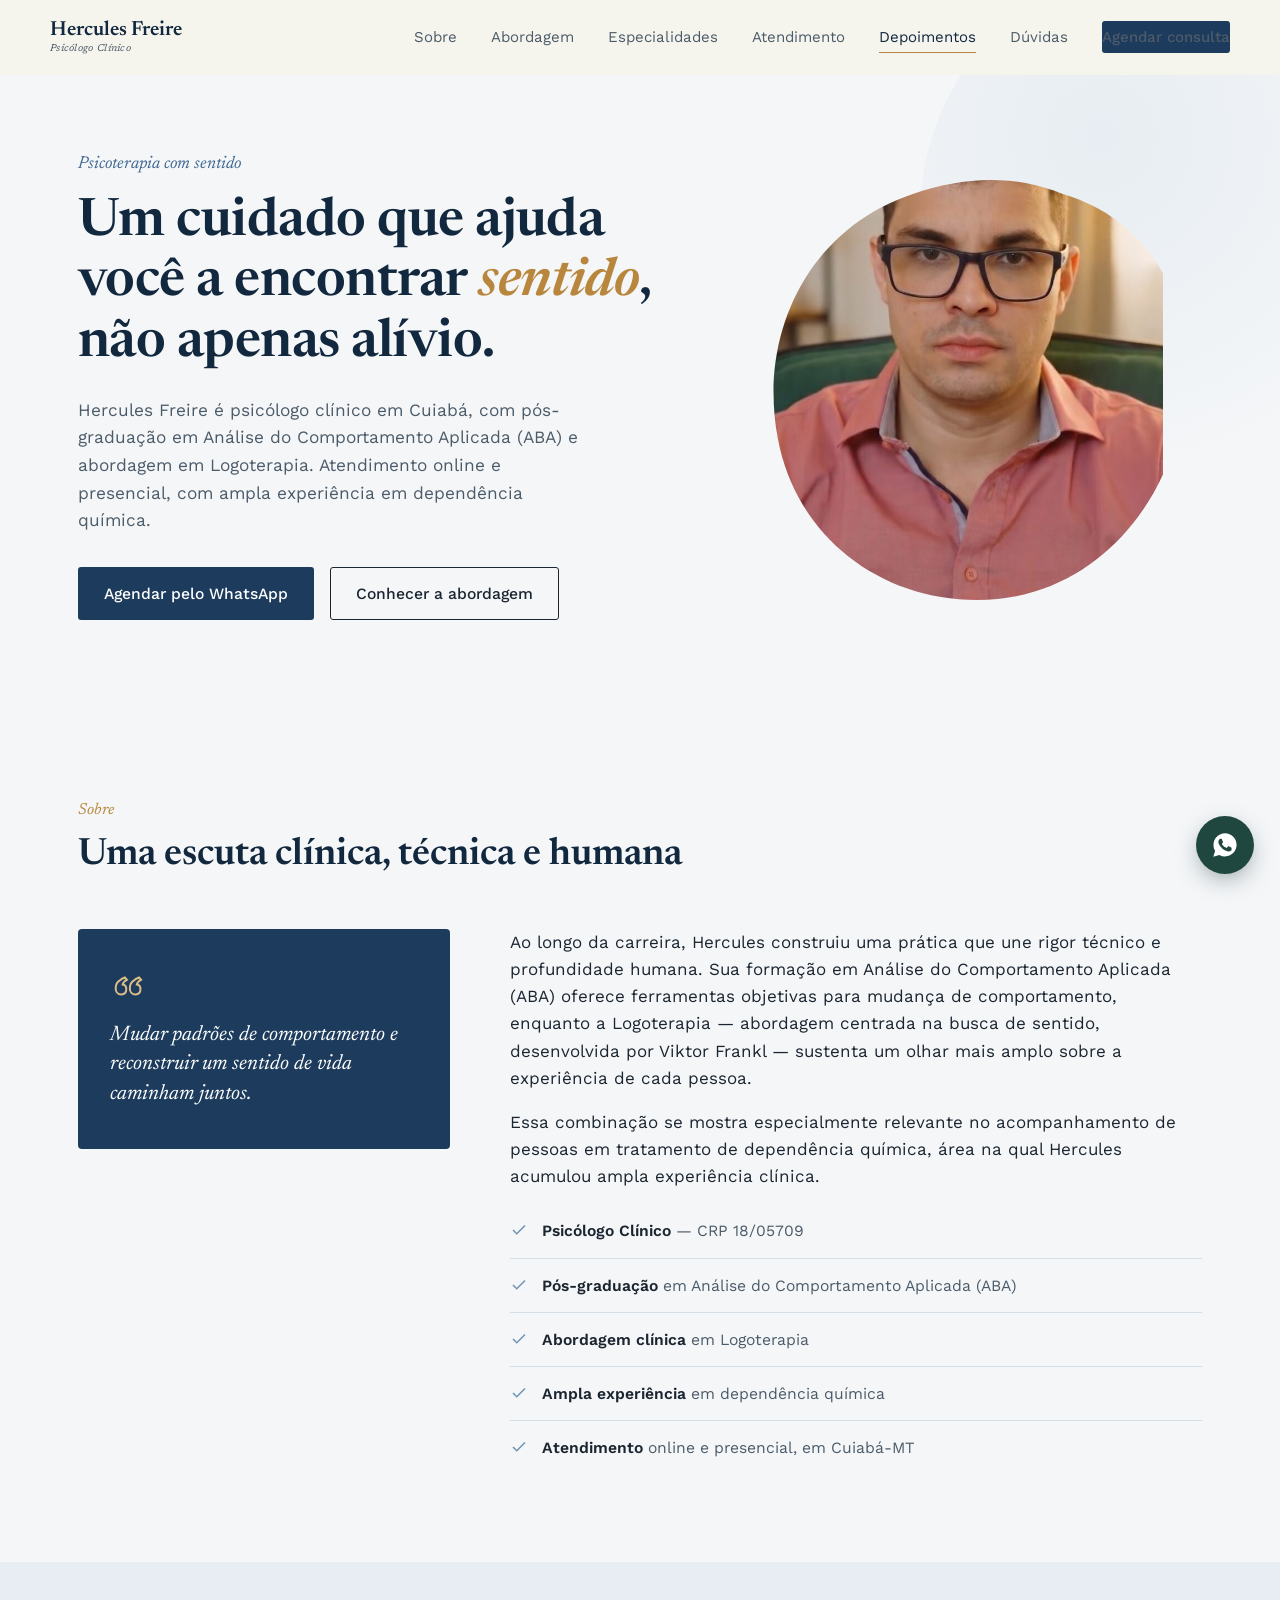
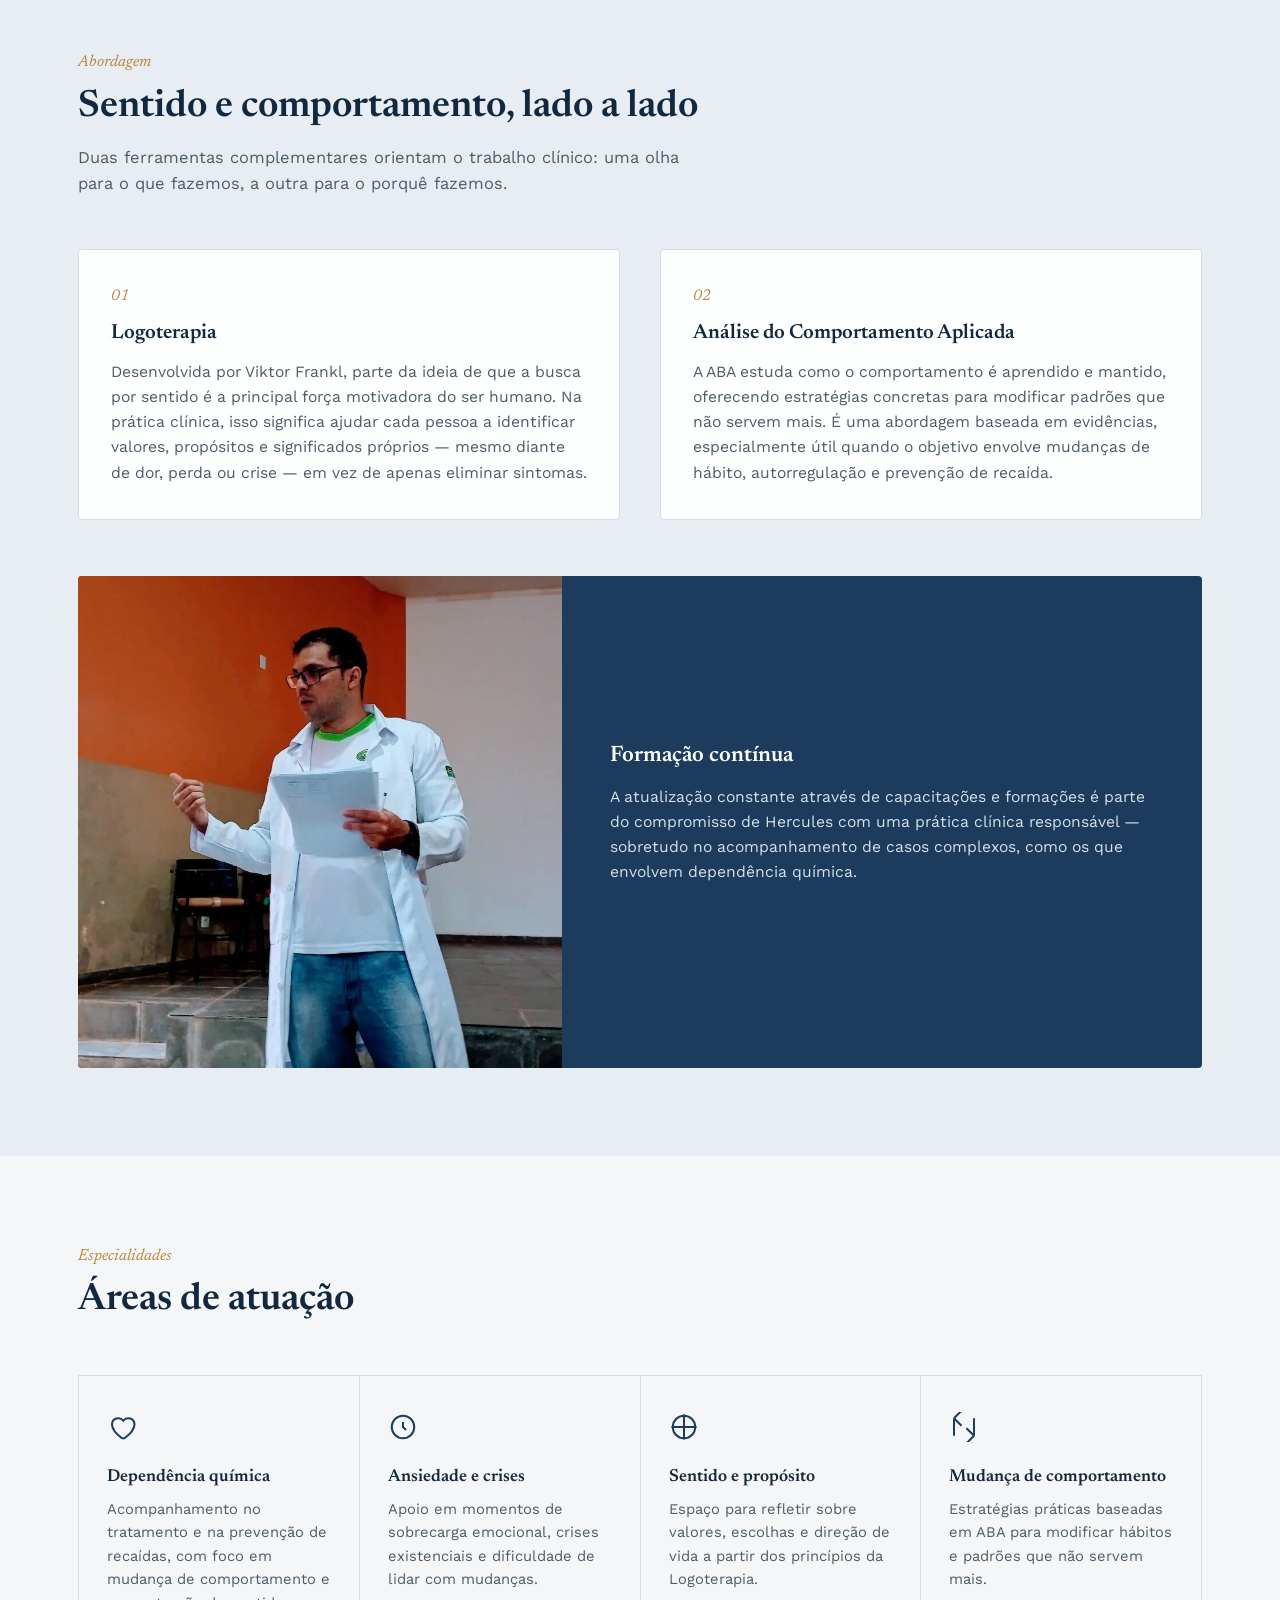
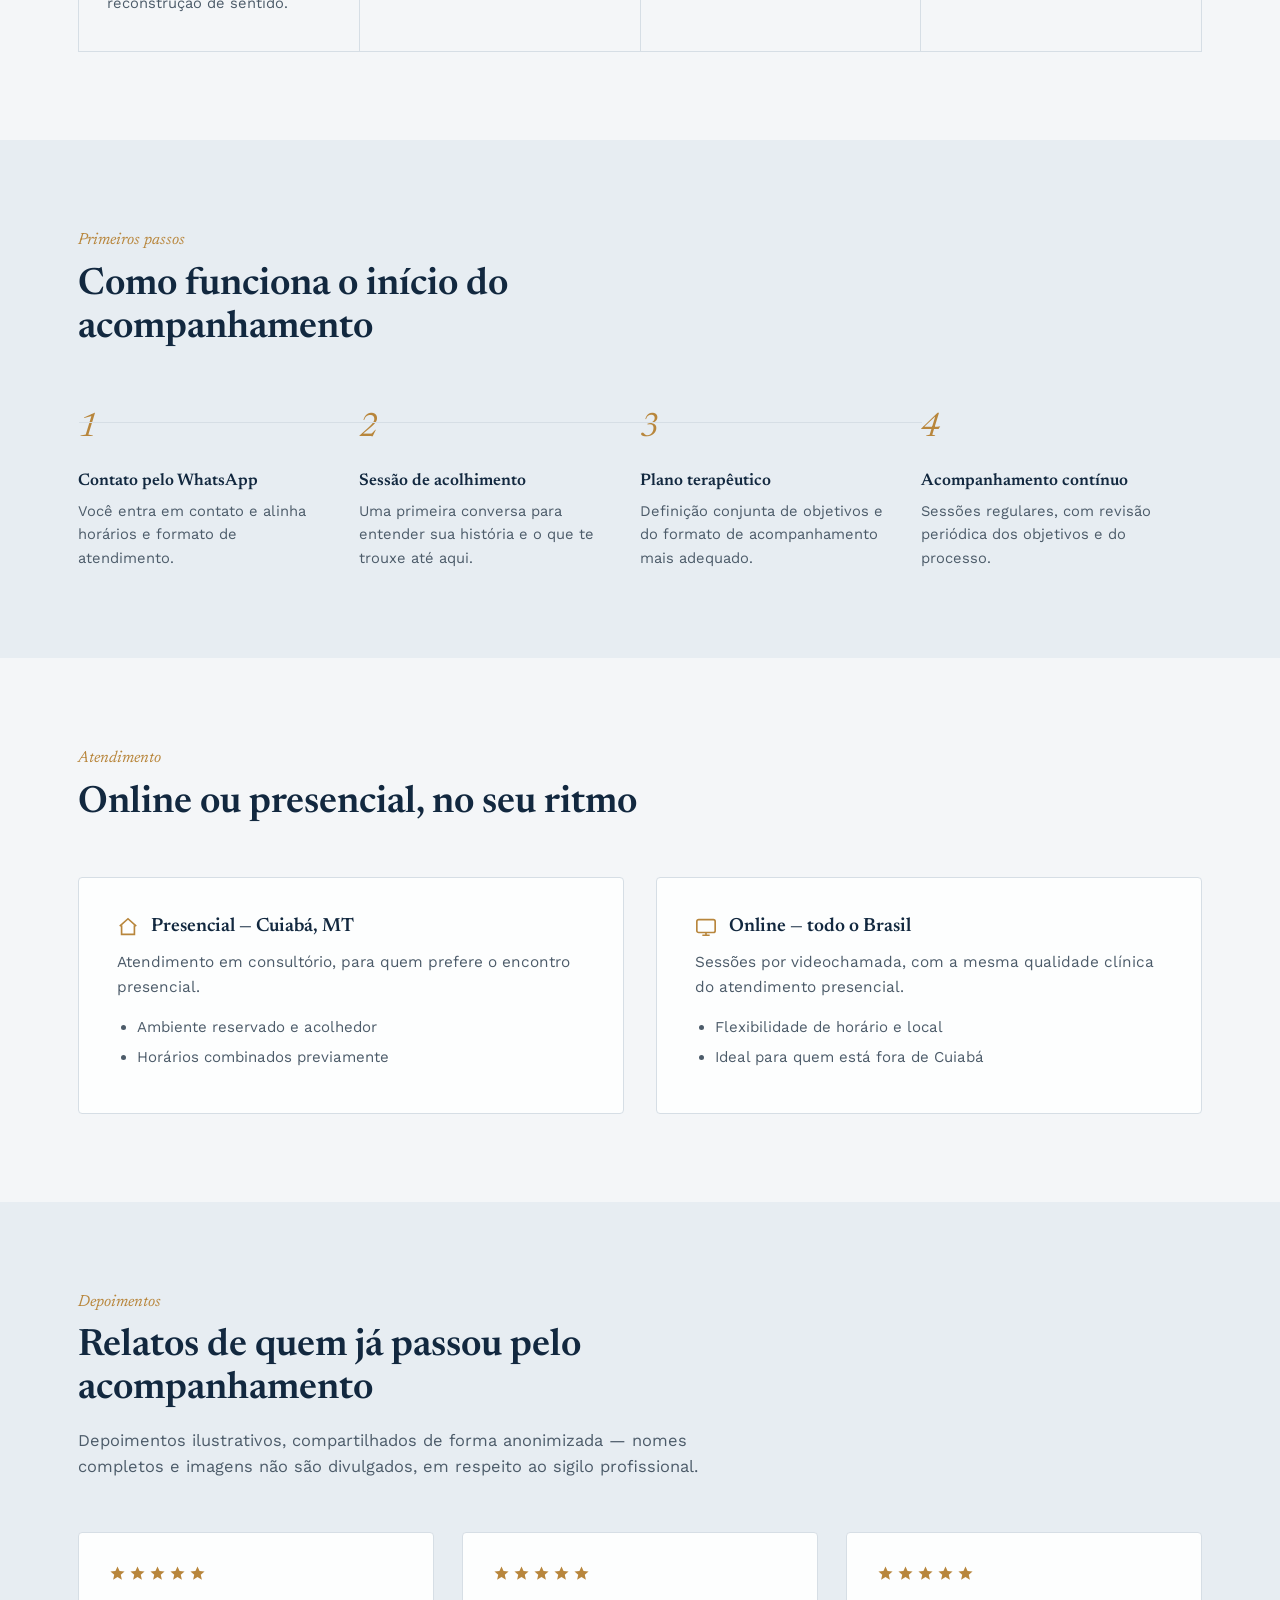
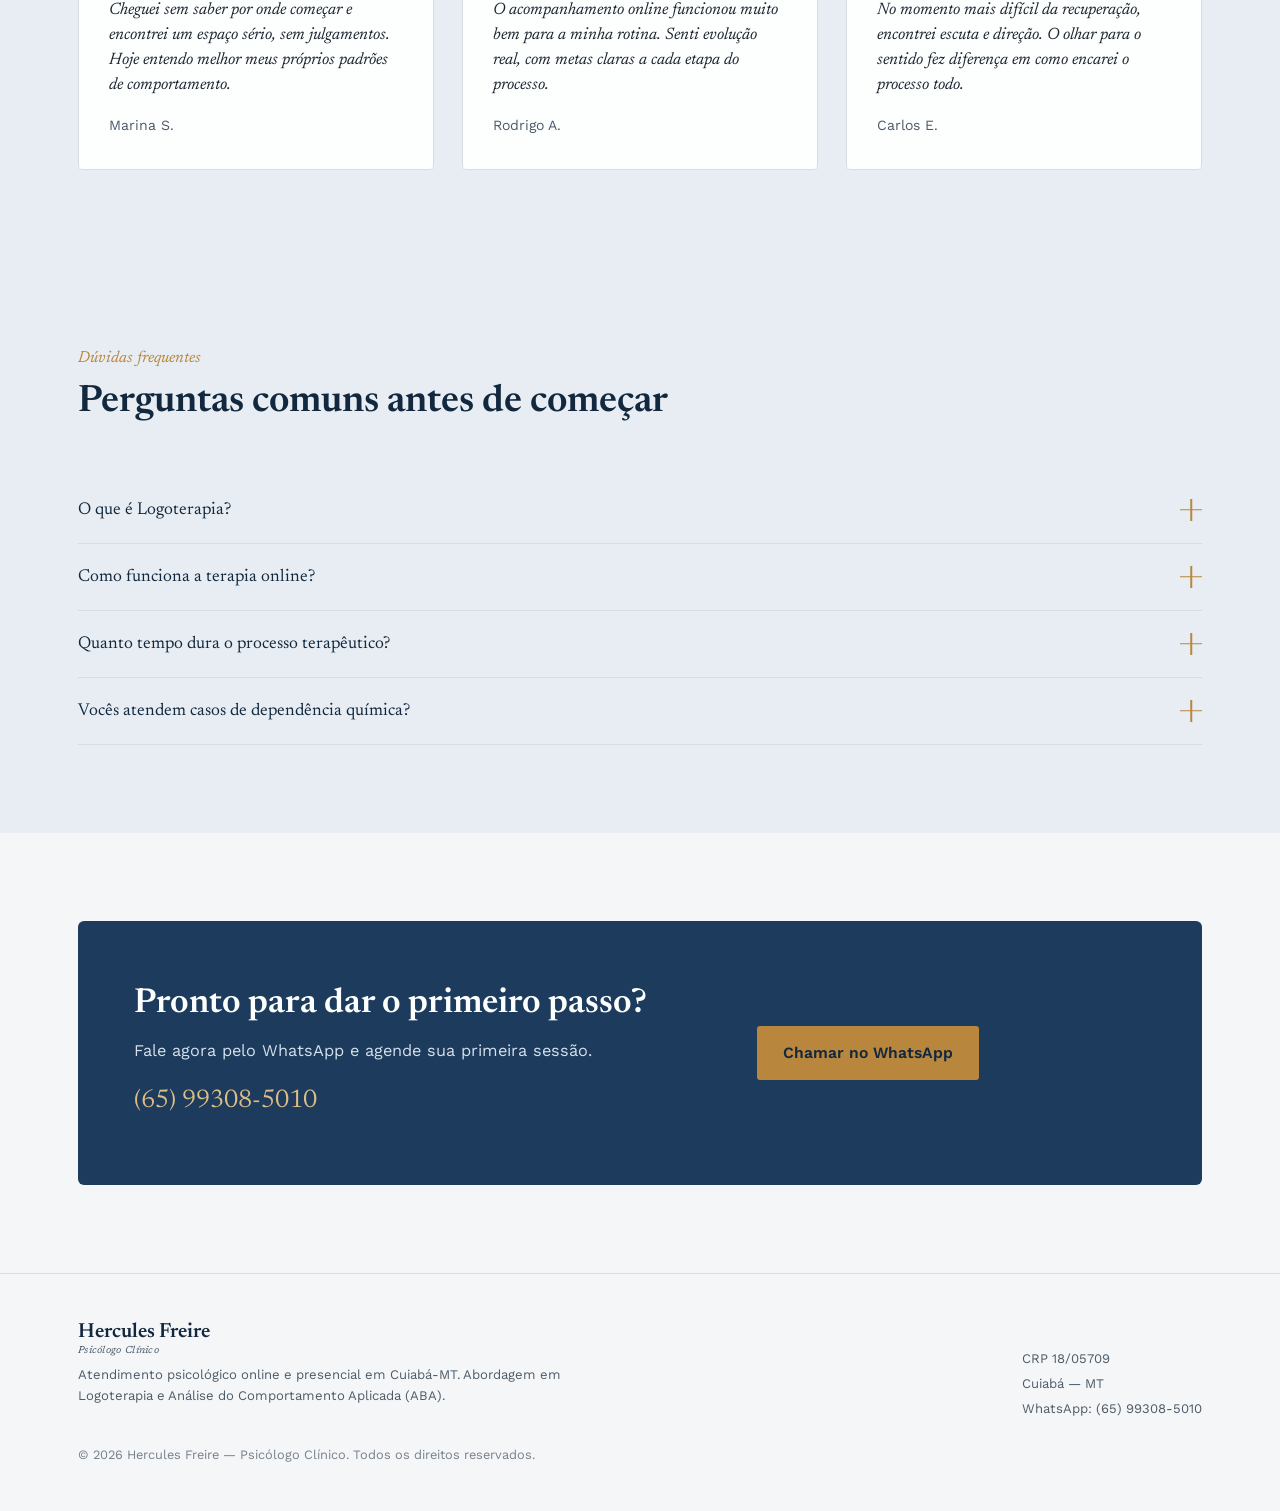
==== commit d8dce71d: "Add files via upload" ====
--- a/index.html
+++ b/index.html
@@ -3,599 +3,373 @@
 <head>
 <meta charset="UTF-8">
 <meta name="viewport" content="width=device-width, initial-scale=1.0">
-<title>Psicólogo Hércules Freire | Logoterapia · Dependência Química · Psicologia Infantil – Cuiabá MT</title>
-<meta name="description" content="Psicólogo Hércules Freire CRP-18/05709 em Cuiabá-MT. Especialista em Logoterapia, Dependência Química, Alcoolismo, Ludopatia, Psicologia Infantil, ABA TEA/Autismo, Xadrez Terapêutico. Presencial e online. Convênio Unimed.">
-<meta name="keywords" content="psicólogo Cuiabá, dependência química, alcoolismo, ludopatia, psicólogo infantil, ABA autismo TEA, logoterapia, xadrez terapêutico, concurseiros, análise perfil profissional, CPA III, Unimed, CRP-18/05709">
+<title>Hercules Freire | Psicólogo Clínico em Cuiabá — Logoterapia e ABA</title>
+<meta name="description" content="Hercules Freire, psicólogo clínico em Cuiabá-MT. Atendimento online e presencial com abordagem em Logoterapia e Análise do Comportamento Aplicada (ABA). Experiência em dependência química. Agende pelo WhatsApp.">
+<meta name="keywords" content="psicólogo Cuiabá, logoterapia, psicólogo dependência química, ABA análise do comportamento aplicada, terapia online, psicólogo clínico MT">
 <meta name="robots" content="index, follow">
-<meta property="og:title" content="Psicólogo Hércules Freire | Cuiabá MT">
-<meta property="og:description" content="Atendimento psicológico humanizado. CRP-18/05709. Presencial e online. Convênio Unimed.">
-<meta property="og:type" content="website">
-<script type="application/ld+json">
-{"@context":"https://schema.org","@type":"Psychologist","name":"Hércules Freire","jobTitle":"Psicólogo","identifier":"CRP-18/05709","address":{"@type":"PostalAddress","streetAddress":"Região CPA III","addressLocality":"Cuiabá","addressRegion":"MT","addressCountry":"BR"},"telephone":"+556599308-5010","areaServed":"Cuiabá, MT"}
-</script>
+<link rel="canonical" href="https://www.hercuslesfreirepsicologo.com.br/">
 <link rel="preconnect" href="https://fonts.googleapis.com">
 <link rel="preconnect" href="https://fonts.gstatic.com" crossorigin>
-<link href="https://fonts.googleapis.com/css2?family=Cormorant+Garamond:ital,wght@0,300;0,400;0,600;0,700;1,300;1,400&family=DM+Sans:opsz,wght@9..40,300;9..40,400;9..40,500;9..40,600&display=swap" rel="stylesheet">
-<style>
-:root{
-  --deep:#0d2137;--petrol:#1a4a6b;--teal:#2a7a8a;
-  --sage:#4a8c7a;--sage-l:#6aab9a;
-  --gold:#c9a84c;--gold-l:#e2c47a;
-  --cream:#f8f5ef;--white:#fff;
-  --gray-s:#e8e4dc;--gray-m:#9a9590;--text:#3a3a4a;
-  --sh-card:0 8px 40px rgba(13,33,55,.13);
-  --sh-deep:0 20px 60px rgba(13,33,55,.20);
-  --r:16px;--r-sm:8px;
-  --tr:all .4s cubic-bezier(.25,.46,.45,.94);
+<link href="https://fonts.googleapis.com/css2?family=Newsreader:ital,wght@0,400;0,600;1,400;1,500&family=Work+Sans:wght@400;500;600&display=swap" rel="stylesheet">
+
+<meta property="og:type" content="website">
+<meta property="og:title" content="Hercules Freire | Psicólogo Clínico em Cuiabá">
+<meta property="og:description" content="Terapia com abordagem em Logoterapia e Análise do Comportamento Aplicada. Atendimento online e presencial em Cuiabá-MT.">
+<meta property="og:locale" content="pt_BR">
+<meta name="twitter:card" content="summary_large_image">
+
+<script type="application/ld+json">
+{
+  "@context": "https://schema.org",
+  "@type": "MedicalBusiness",
+  "name": "Hercules Freire - Psicólogo Clínico",
+  "image": "https://www.hercuslesfreirepsicologo.com.br/imagens/hercules-freire.jpg",
+  "telephone": "+55 65 99308-5010",
+  "priceRange": "$$",
+  "medicalSpecialty": "Psychiatric",
+  "address": {
+    "@type": "PostalAddress",
+    "addressLocality": "Cuiabá",
+    "addressRegion": "MT",
+    "addressCountry": "BR"
+  },
+  "areaServed": "Cuiabá, Mato Grosso, Brasil",
+  "description": "Psicólogo clínico com abordagem em Logoterapia e pós-graduação em Análise do Comportamento Aplicada (ABA), atendimento online e presencial, experiência ampla em dependência química."
 }
-*,*::before,*::after{box-sizing:border-box;margin:0;padding:0}
-html{scroll-behavior:smooth}
-body{font-family:'DM Sans',sans-serif;color:var(--text);background:var(--cream);overflow-x:hidden;line-height:1.6}
-img{max-width:100%;display:block}
-a{text-decoration:none}
-::-webkit-scrollbar{width:6px}
-::-webkit-scrollbar-track{background:var(--cream)}
-::-webkit-scrollbar-thumb{background:var(--petrol);border-radius:3px}
-section{padding:90px 5%}
-.sec-inner{max-width:1200px;margin:0 auto}
-.sec-label{font-size:.68rem;letter-spacing:.18em;text-transform:uppercase;color:var(--gold);font-weight:600;margin-bottom:.7rem;display:flex;align-items:center;gap:.5rem}
-.sec-label::before{content:'';display:block;width:28px;height:1px;background:var(--gold)}
-.sec-title{font-family:'Cormorant Garamond',serif;font-size:clamp(2rem,4vw,3rem);font-weight:600;color:var(--deep);line-height:1.2;margin-bottom:1rem;letter-spacing:-.01em}
-.sec-title span{color:var(--teal);font-style:italic}
-.sec-desc{font-size:.97rem;color:var(--text);line-height:1.8;max-width:560px;font-weight:300}
-.btn-p{display:inline-flex;align-items:center;gap:.6rem;background:var(--gold);color:var(--deep);font-weight:700;font-size:.88rem;padding:15px 28px;border-radius:50px;letter-spacing:.03em;transition:var(--tr);box-shadow:0 6px 25px rgba(201,168,76,.4);border:2px solid var(--gold)}
-.btn-p:hover{background:var(--gold-l);transform:translateY(-3px);box-shadow:0 12px 35px rgba(201,168,76,.5)}
-.btn-s{display:inline-flex;align-items:center;gap:.6rem;background:transparent;color:#fff;border:2px solid rgba(255,255,255,.35);font-weight:500;font-size:.88rem;padding:13px 26px;border-radius:50px;letter-spacing:.03em;transition:var(--tr)}
-.btn-s:hover{background:rgba(255,255,255,.1);border-color:rgba(255,255,255,.6);transform:translateY(-2px)}
-.btn-wa{display:inline-flex;align-items:center;gap:.75rem;background:#25D366;color:#fff;font-weight:700;font-size:.97rem;padding:17px 34px;border-radius:50px;box-shadow:0 8px 30px rgba(37,211,102,.4);transition:var(--tr);letter-spacing:.02em}
-.btn-wa:hover{background:#20bd5a;transform:translateY(-3px);box-shadow:0 14px 40px rgba(37,211,102,.55)}
-
-/* NAVBAR */
-nav{position:fixed;top:0;left:0;right:0;z-index:1000;padding:0 5%;background:rgba(13,33,55,.93);backdrop-filter:blur(20px);-webkit-backdrop-filter:blur(20px);border-bottom:1px solid rgba(201,168,76,.15);display:flex;align-items:center;justify-content:space-between;height:72px;transition:var(--tr)}
-nav.scrolled{height:62px;background:rgba(13,33,55,.99);box-shadow:0 4px 30px rgba(0,0,0,.3)}
-.nav-brand{display:flex;flex-direction:column}
-.nl-name{font-family:'Cormorant Garamond',serif;font-weight:600;font-size:1.1rem;color:#fff;letter-spacing:.02em;line-height:1.1}
-.nl-title{font-size:.6rem;color:var(--gold-l);letter-spacing:.13em;text-transform:uppercase}
-.nav-links{display:flex;gap:1.8rem;list-style:none}
-.nav-links a{color:rgba(255,255,255,.8);font-size:.8rem;letter-spacing:.06em;text-transform:uppercase;font-weight:500;transition:var(--tr);padding-bottom:2px;border-bottom:1px solid transparent}
-.nav-links a:hover{color:var(--gold-l);border-bottom-color:var(--gold-l)}
-.nav-cta{background:var(--gold)!important;color:var(--deep)!important;padding:7px 16px!important;border-radius:50px!important;border-bottom:none!important;font-weight:700!important}
-.nav-cta:hover{background:var(--gold-l)!important;transform:translateY(-1px);box-shadow:0 4px 15px rgba(201,168,76,.4)!important}
-.hamburger{display:none;flex-direction:column;gap:5px;cursor:pointer;background:none;border:none;padding:5px}
-.hamburger span{display:block;width:24px;height:2px;background:#fff;border-radius:2px;transition:var(--tr)}
-.mob-menu{display:none;position:fixed;top:72px;left:0;right:0;z-index:999;background:rgba(13,33,55,.98);padding:1.5rem 5%;flex-direction:column;gap:1rem;backdrop-filter:blur(20px)}
-.mob-menu.open{display:flex}
-.mob-menu a{color:rgba(255,255,255,.85);font-size:1rem;padding:.5rem 0;border-bottom:1px solid rgba(255,255,255,.08)}
-.mob-wa{color:#25D366!important;font-weight:700!important}
-
-/* HERO */
-#hero{min-height:100vh;background:linear-gradient(135deg,var(--deep) 0%,var(--petrol) 45%,var(--teal) 100%);position:relative;overflow:hidden;display:flex;align-items:center;padding:100px 5% 60px}
-.h-bg1{position:absolute;inset:0;pointer-events:none;background-image:radial-gradient(circle at 20% 80%,rgba(42,122,138,.25) 0%,transparent 50%),radial-gradient(circle at 80% 20%,rgba(201,168,76,.12) 0%,transparent 50%)}
-.h-chess{position:absolute;inset:0;pointer-events:none;opacity:.03;background-image:repeating-conic-gradient(#fff 0% 25%,transparent 0% 50%);background-size:60px 60px}
-.hero-wrap{max-width:1200px;margin:0 auto;width:100%;display:grid;grid-template-columns:1fr 1fr;gap:4rem;align-items:center;position:relative;z-index:2}
-.hero-content{animation:fadeL 1s ease forwards}
-.hero-badge{display:inline-flex;align-items:center;gap:.5rem;background:rgba(201,168,76,.15);border:1px solid rgba(201,168,76,.35);color:var(--gold-l);font-size:.73rem;letter-spacing:.12em;text-transform:uppercase;padding:6px 16px;border-radius:50px;margin-bottom:1.5rem;font-weight:500}
-h1.hero-title{font-family:'Cormorant Garamond',serif;font-size:clamp(2.4rem,5vw,4rem);font-weight:600;color:#fff;line-height:1.15;margin-bottom:1rem;letter-spacing:-.01em}
-h1.hero-title em{font-style:italic;color:var(--gold-l)}
-.hero-tag{font-family:'Cormorant Garamond',serif;font-size:1.2rem;font-style:italic;color:var(--gold-l);margin-bottom:1.75rem;font-weight:400}
-.hero-sub{font-size:.97rem;color:rgba(255,255,255,.75);line-height:1.8;margin-bottom:2rem;max-width:460px;font-weight:300}
-.hero-actions{display:flex;gap:1rem;flex-wrap:wrap;margin-bottom:2.5rem}
-.hero-stats{display:flex;gap:2rem}
-.stat-n{font-family:'Cormorant Garamond',serif;font-size:1.9rem;font-weight:600;color:var(--gold-l);line-height:1}
-.stat-l{font-size:.7rem;color:rgba(255,255,255,.55);letter-spacing:.08em;text-transform:uppercase;margin-top:2px}
-.hero-img-wrap{position:relative;animation:fadeR 1s ease forwards;display:flex;justify-content:center}
-.hero-img-frame{position:relative;width:400px;max-width:100%}
-.h-bg2{position:absolute;inset:-15px;background:linear-gradient(135deg,rgba(201,168,76,.2),rgba(42,122,138,.2));border-radius:30px;transform:rotate(3deg)}
-.hero-card{position:relative;background:rgba(255,255,255,.07);backdrop-filter:blur(10px);border:1px solid rgba(255,255,255,.15);border-radius:24px;padding:8px;overflow:hidden;box-shadow:var(--sh-deep)}
-.hero-photo{width:100%;height:490px;object-fit:cover;object-position:top center;border-radius:18px;display:block}
-.hero-img-badge{position:absolute;bottom:22px;left:50%;transform:translateX(-50%);background:rgba(13,33,55,.85);backdrop-filter:blur(15px);border:1px solid rgba(201,168,76,.3);color:#fff;padding:9px 20px;border-radius:50px;font-size:.76rem;white-space:nowrap;letter-spacing:.05em;display:flex;align-items:center;gap:8px}
-.hero-img-badge b{color:var(--gold-l)}
-.crp-badge{position:absolute;bottom:22px;left:50%;transform:translateX(-50%);background:rgba(13,33,55,.85);backdrop-filter:blur(15px);border:1px solid rgba(201,168,76,.3);color:#fff;padding:9px 20px;border-radius:50px;font-size:.76rem;white-space:nowrap;letter-spacing:.05em;display:flex;align-items:center;gap:8px}
-.crp-badge b{color:var(--gold-l)}
-.unimed-hero{position:absolute;top:18px;right:18px;background:#fff;border-radius:10px;padding:5px 10px;box-shadow:0 4px 20px rgba(0,0,0,.3);display:flex;align-items:center;gap:5px;z-index:2}
-.unimed-hero img{height:32px;width:auto}
-.unimed-hero span{font-size:.62rem;color:#1a6b2a;font-weight:700}
-
-/* LOGOTERAPIA */
-#logoterapia{background:linear-gradient(135deg,var(--deep),var(--petrol));padding:70px 5%}
-.logo-inner{max-width:880px;margin:0 auto;text-align:center}
-.logo-inner .sec-label{justify-content:center}
-.logo-inner .sec-label::before{display:none}
-.logo-txt{font-family:'Cormorant Garamond',serif;font-size:clamp(1.15rem,2.2vw,1.6rem);color:rgba(255,255,255,.9);line-height:1.95;font-weight:300;font-style:italic;border-left:3px solid var(--gold);padding:1.5rem 2.5rem;text-align:left;margin-top:1.5rem;background:rgba(255,255,255,.04);border-radius:0 12px 12px 0}
-
-/* ÁREAS */
-#areas{background:var(--white)}
-.areas-grid{display:grid;grid-template-columns:repeat(3,1fr);gap:1.4rem;margin-top:3rem}
-.area-card{background:var(--cream);border:1px solid var(--gray-s);border-radius:var(--r);padding:1.8rem;transition:var(--tr);position:relative;overflow:hidden}
-.area-card::before{content:'';position:absolute;top:0;left:0;right:0;height:3px;background:linear-gradient(90deg,var(--teal),var(--gold));transform:scaleX(0);transform-origin:left;transition:var(--tr)}
-.area-card:hover{transform:translateY(-6px);box-shadow:var(--sh-card);border-color:transparent}
-.area-card:hover::before{transform:scaleX(1)}
-.area-icon{width:50px;height:50px;background:linear-gradient(135deg,var(--petrol),var(--teal));border-radius:14px;display:flex;align-items:center;justify-content:center;font-size:1.35rem;margin-bottom:1.1rem;box-shadow:0 4px 15px rgba(26,74,107,.25)}
-.area-card h3{font-family:'Cormorant Garamond',serif;font-size:1.15rem;font-weight:600;color:var(--deep);margin-bottom:.7rem;line-height:1.3}
-.area-card ul{list-style:none}
-.area-card ul li{font-size:.83rem;color:var(--text);padding:3px 0 3px 13px;position:relative;line-height:1.5}
-.area-card ul li::before{content:'›';position:absolute;left:0;color:var(--teal);font-weight:700}
-
-/* XADREZ */
-#xadrez{background:linear-gradient(160deg,var(--deep) 0%,#0a1e35 100%);position:relative;overflow:hidden}
-.chess-pat{position:absolute;inset:0;pointer-events:none;opacity:.04;background-image:repeating-conic-gradient(rgba(255,255,255,.5) 0% 25%,transparent 0% 50%);background-size:50px 50px}
-.chess-grid{display:grid;grid-template-columns:1fr 1fr;gap:5rem;align-items:center;position:relative;z-index:2}
-.chess-board{display:grid;grid-template-columns:repeat(6,1fr);gap:5px;max-width:300px}
-.csq{aspect-ratio:1;border-radius:5px;transition:var(--tr)}
-.csq.dark{background:rgba(42,122,138,.45)}
-.csq.light{background:rgba(255,255,255,.07)}
-.csq.gold-sq{background:var(--gold);opacity:.75}
-.chess-content .sec-label{color:var(--gold-l)}
-.chess-content .sec-title{color:#fff}
-.chess-content .sec-title span{color:var(--sage-l)}
-.chess-content p{color:rgba(255,255,255,.75);font-size:.94rem;line-height:1.8;margin-bottom:1rem;font-weight:300}
-.chess-bens{display:grid;grid-template-columns:1fr 1fr;gap:.9rem;margin-top:1.5rem}
-.chess-ben{background:rgba(255,255,255,.06);border:1px solid rgba(255,255,255,.1);border-radius:var(--r-sm);padding:.9rem 1rem;display:flex;align-items:center;gap:.7rem}
-.chess-ben span{font-size:.81rem;color:rgba(255,255,255,.82);font-weight:500}
-
-/* SOBRE */
-#sobre{background:var(--cream)}
-.sobre-grid{display:grid;grid-template-columns:1fr 1.2fr;gap:5rem;align-items:center;margin-top:2rem}
-.sobre-img-wrap{position:relative}
-.sobre-img{width:100%;height:470px;object-fit:cover;object-position:top;border-radius:20px;display:block;box-shadow:var(--sh-deep)}
-.sobre-acc{position:absolute;bottom:-20px;right:-20px;width:130px;height:130px;background:linear-gradient(135deg,var(--teal),var(--sage));border-radius:50%;opacity:.13;z-index:-1}
-.sobre-content p{font-size:.94rem;color:var(--text);line-height:1.85;margin-bottom:1.1rem;font-weight:300}
-.creds{display:flex;flex-direction:column;gap:.7rem;margin-top:1.5rem;margin-bottom:1.75rem}
-.cred{display:flex;align-items:flex-start;gap:.75rem;background:var(--white);border:1px solid var(--gray-s);border-radius:var(--r-sm);padding:.85rem 1.1rem;box-shadow:0 4px 20px rgba(13,33,55,.07)}
-.cred-ico{font-size:1.15rem;flex-shrink:0;margin-top:2px}
-.cred strong{display:block;font-size:.83rem;color:var(--deep);font-weight:600}
-.cred span{font-size:.76rem;color:var(--gray-m)}
-.conv-badge{display:inline-flex;align-items:center;gap:.75rem;background:var(--white);border:1px solid var(--gray-s);border-radius:var(--r-sm);padding:.75rem 1.3rem;box-shadow:0 4px 20px rgba(13,33,55,.07)}
-.conv-badge img{height:36px;width:auto}
-.conv-badge span{font-size:.78rem;color:var(--text);font-weight:500}
-
-/* DEPOIMENTOS */
-#depoimentos{background:var(--white)}
-.depo-grid{display:grid;grid-template-columns:repeat(3,1fr);gap:1.4rem;margin-top:3rem}
-.depo-card{background:var(--cream);border:1px solid var(--gray-s);border-radius:var(--r);padding:1.7rem;transition:var(--tr);position:relative;overflow:hidden}
-.depo-card::before{content:'\201C';font-family:'Cormorant Garamond',serif;font-size:4.5rem;color:var(--teal);opacity:.13;position:absolute;top:-10px;left:14px;line-height:1;font-weight:700}
-.depo-card:hover{transform:translateY(-4px);box-shadow:var(--sh-card)}
-.stars{color:#f59e0b;font-size:.82rem;margin-bottom:.9rem;letter-spacing:2px}
-.depo-txt{font-size:.87rem;color:var(--text);line-height:1.75;font-style:italic;margin-bottom:1.2rem;font-weight:300}
-.depo-auth{display:flex;align-items:center;gap:.7rem}
-.depo-av{width:38px;height:38px;border-radius:50%;background:linear-gradient(135deg,var(--petrol),var(--teal));display:flex;align-items:center;justify-content:center;font-size:.8rem;color:#fff;font-weight:600;flex-shrink:0}
-.depo-nm{font-size:.8rem;font-weight:600;color:var(--deep)}
-.depo-rl{font-size:.7rem;color:var(--gray-m)}
-
-/* AGENDA */
-#agenda{background:var(--cream)}
-.ag-wrap{margin-top:3rem;background:var(--white);border-radius:20px;overflow:hidden;box-shadow:var(--sh-card);border:1px solid var(--gray-s)}
-.ag-head{background:linear-gradient(135deg,var(--deep),var(--petrol));padding:1.4rem 2rem;display:flex;align-items:center;justify-content:space-between;flex-wrap:wrap;gap:.75rem}
-.ag-head h3{font-family:'Cormorant Garamond',serif;color:#fff;font-size:1.25rem;font-weight:600}
-.ag-leg{display:flex;gap:1.3rem}
-.leg-i{display:flex;align-items:center;gap:5px;font-size:.73rem;color:rgba(255,255,255,.75)}
-.leg-dot{width:9px;height:9px;border-radius:50%}
-.leg-dot.av{background:#22c55e}.leg-dot.bz{background:#64748b}
-.ag-grid{display:grid;grid-template-columns:72px repeat(5,1fr)}
-.ag-ch{background:rgba(26,74,107,.06);padding:.65rem .4rem;text-align:center;font-size:.68rem;font-weight:700;letter-spacing:.08em;text-transform:uppercase;color:var(--petrol);border-bottom:1px solid var(--gray-s);border-right:1px solid var(--gray-s)}
-.ag-ch:last-child{border-right:none}
-.ag-time{background:var(--cream);padding:.65rem;text-align:center;font-size:.73rem;font-weight:600;color:var(--petrol);border-bottom:1px solid var(--gray-s);border-right:1px solid var(--gray-s);display:flex;align-items:center;justify-content:center}
-.slot{padding:.45rem .3rem;text-align:center;border-bottom:1px solid var(--gray-s);border-right:1px solid var(--gray-s);font-size:.68rem;display:flex;align-items:center;justify-content:center;min-height:50px;transition:var(--tr)}
-.slot:last-child{border-right:none}
-.slot.busy{background:rgba(100,116,139,.05);color:var(--gray-m)}
-.slot.busy::after{content:'—';color:#cbd5e1}
-.slot.avail{background:rgba(34,197,94,.09);color:#15803d;cursor:pointer;font-weight:700;border:1px solid rgba(34,197,94,.25);flex-direction:column;gap:2px}
-.slot.avail::after{content:'Disponível';font-size:.6rem;font-weight:500;color:#16a34a}
-.slot.avail:hover{background:rgba(34,197,94,.2);transform:scale(1.03);box-shadow:0 2px 12px rgba(34,197,94,.25)}
-.ag-note{padding:1.1rem 2rem;background:rgba(201,168,76,.05);border-top:1px solid rgba(201,168,76,.2);font-size:.78rem;color:var(--gray-m);display:flex;align-items:center;gap:.5rem}
-.ag-note::before{content:'ℹ️'}
-
-/* LOCALIZAÇÃO */
-#loc{background:var(--white)}
-.loc-grid{display:grid;grid-template-columns:1fr 1fr;gap:4rem;align-items:start;margin-top:2rem}
-.loc-cards{display:flex;flex-direction:column;gap:.9rem}
-.loc-c{background:var(--cream);border:1px solid var(--gray-s);border-radius:var(--r-sm);padding:1.1rem 1.4rem;display:flex;align-items:flex-start;gap:.9rem}
-.loc-ico{width:42px;height:42px;border-radius:10px;flex-shrink:0;background:linear-gradient(135deg,var(--petrol),var(--teal));display:flex;align-items:center;justify-content:center;font-size:1rem}
-.loc-c strong{display:block;font-size:.83rem;color:var(--deep);font-weight:600;margin-bottom:.2rem}
-.loc-c span{font-size:.8rem;color:var(--text);line-height:1.5}
-.map-e{border-radius:var(--r);overflow:hidden;border:1px solid var(--gray-s);box-shadow:var(--sh-card);height:310px}
-.map-e iframe{width:100%;height:100%;border:none;display:block}
-.conv-sec{margin-top:2rem;padding:1.75rem;background:var(--cream);border-radius:var(--r);border:1px solid var(--gray-s)}
-.conv-sec h4{font-family:'Cormorant Garamond',serif;font-size:1.15rem;color:var(--deep);margin-bottom:.9rem}
-.conv-logos{display:flex;align-items:center;gap:1.5rem;flex-wrap:wrap}
-.conv-logos img{height:50px;width:auto;object-fit:contain}
-.conv-logos span{font-size:.83rem;color:var(--text)}
-
-/* CTA */
-#contato{background:linear-gradient(135deg,var(--petrol) 0%,var(--deep) 50%,#0a1520 100%);text-align:center;padding:100px 5%;position:relative;overflow:hidden}
-.cta-bg{position:absolute;inset:0;background:radial-gradient(circle at center,rgba(201,168,76,.1) 0%,transparent 60%)}
-.cta-inner{position:relative;z-index:2;max-width:680px;margin:0 auto}
-.cta-inner .sec-label{justify-content:center;color:var(--gold-l)}
-.cta-inner .sec-label::before{display:none}
-.cta-title{font-family:'Cormorant Garamond',serif;font-size:clamp(2rem,5vw,3.4rem);color:#fff;font-weight:600;line-height:1.2;margin-bottom:1rem}
-.cta-title em{color:var(--gold-l);font-style:italic}
-.cta-desc{color:rgba(255,255,255,.7);font-size:.97rem;line-height:1.75;margin-bottom:2.5rem;font-weight:300}
-
-/* FOOTER */
-footer{background:#070e16;color:rgba(255,255,255,.5);padding:3rem 5% 2rem;font-size:.78rem}
-.ft-inner{max-width:1200px;margin:0 auto}
-.ft-grid{display:grid;grid-template-columns:1.5fr 1fr 1fr;gap:3rem;margin-bottom:2.5rem}
-.ft-logo-name{font-family:'Cormorant Garamond',serif;font-size:1.1rem;color:#fff;letter-spacing:.02em}
-.ft-logo-sub{font-size:.6rem;color:var(--gold);letter-spacing:.15em;text-transform:uppercase;margin-top:2px;margin-bottom:.7rem}
-.ft-brand p{font-size:.78rem;color:rgba(255,255,255,.38);line-height:1.7;max-width:270px}
-.ft-col h5{color:var(--gold-l);font-size:.7rem;letter-spacing:.12em;text-transform:uppercase;margin-bottom:.9rem;font-weight:600}
-.ft-col a,.ft-col p{color:rgba(255,255,255,.48);display:block;margin-bottom:.45rem;font-size:.78rem;transition:var(--tr)}
-.ft-col a:hover{color:rgba(255,255,255,.8)}
-.ft-bot{border-top:1px solid rgba(255,255,255,.07);padding-top:1.5rem;display:flex;justify-content:space-between;align-items:center;flex-wrap:wrap;gap:1rem;font-size:.73rem}
-.crp-tag{color:var(--gold-l);font-size:.72rem;font-weight:600;letter-spacing:.05em}
-
-/* WA FLOAT */
-.wa-float{position:fixed;bottom:26px;right:26px;z-index:9999;width:58px;height:58px;border-radius:50%;background:#25D366;display:flex;align-items:center;justify-content:center;box-shadow:0 6px 25px rgba(37,211,102,.5);transition:var(--tr);animation:pulse-wa 2.5s infinite}
-.wa-float:hover{transform:scale(1.1);box-shadow:0 10px 35px rgba(37,211,102,.65);animation:none}
-.wa-tip{position:absolute;right:68px;top:50%;transform:translateY(-50%);background:var(--deep);color:#fff;padding:6px 13px;border-radius:8px;font-size:.73rem;white-space:nowrap;pointer-events:none;opacity:0;transition:var(--tr);font-weight:500}
-.wa-tip::after{content:'';position:absolute;left:100%;top:50%;transform:translateY(-50%);border:5px solid transparent;border-left-color:var(--deep)}
-.wa-float:hover .wa-tip{opacity:1}
-
-@keyframes fadeL{from{opacity:0;transform:translateX(-40px)}to{opacity:1;transform:translateX(0)}}
-@keyframes fadeR{from{opacity:0;transform:translateX(40px)}to{opacity:1;transform:translateX(0)}}
-@keyframes pulse-wa{0%,100%{box-shadow:0 6px 25px rgba(37,211,102,.5)}50%{box-shadow:0 6px 40px rgba(37,211,102,.8),0 0 0 12px rgba(37,211,102,.1)}}
-.reveal{opacity:0;transform:translateY(28px);transition:opacity .65s ease,transform .65s ease}
-.reveal.visible{opacity:1;transform:translateY(0)}
-.d1{transition-delay:.1s}.d2{transition-delay:.2s}.d3{transition-delay:.3s}.d4{transition-delay:.4s}
-
-@media(max-width:1024px){
-  .areas-grid{grid-template-columns:repeat(2,1fr)}
-  .chess-grid{grid-template-columns:1fr}
-  .chess-board{display:none}
-  .sobre-grid{grid-template-columns:1fr}
-  .loc-grid{grid-template-columns:1fr}
-  .depo-grid{grid-template-columns:repeat(2,1fr)}
-  .ft-grid{grid-template-columns:1fr 1fr}
-}
-@media(max-width:768px){
-  .nav-links{display:none}
-  .hamburger{display:flex}
-  .hero-wrap{grid-template-columns:1fr;text-align:center;gap:2rem}
-  .hero-img-wrap{order:-1}
-  .hero-img-frame{width:270px}
-  .hero-photo{height:320px}
-  .hero-actions{justify-content:center}
-  .hero-stats{justify-content:center}
-  .hero-sub{margin:0 auto 1.5rem}
-  .areas-grid{grid-template-columns:1fr}
-  .depo-grid{grid-template-columns:1fr}
-  .chess-bens{grid-template-columns:1fr}
-  .ft-grid{grid-template-columns:1fr;gap:2rem}
-  .ft-bot{flex-direction:column;text-align:center}
-  section{padding:60px 5%}
-  .ag-grid{grid-template-columns:56px repeat(5,1fr)}
-  .slot{min-height:44px;font-size:.6rem}
-  .ag-ch{font-size:.58rem;padding:.45rem .2rem}
-}
-@media(max-width:480px){
-  .hero-stats{flex-wrap:wrap;gap:1rem}
-  .hero-img-frame{width:240px}
-  .hero-photo{height:280px}
-}
-</style>
+</script>
+
+<link rel="stylesheet" href="style.css">
 </head>
 <body>
 
-<!-- NAVBAR -->
-<nav id="navbar">
-  <div class="nav-brand">
-    <div class="nl-name">Hércules Freire</div>
-    <div class="nl-title">Psicólogo · CRP-18/05709</div>
+<header id="site-header">
+  <div class="wrap nav-inner">
+    <a href="#top" class="logo">Hercules Freire<em>Psicólogo Clínico</em></a>
+    <nav class="primary" id="primary-nav">
+      <a href="#sobre">Sobre</a>
+      <a href="#abordagem">Abordagem</a>
+      <a href="#especialidades">Especialidades</a>
+      <a href="#atendimento">Atendimento</a>
+      <a href="#depoimentos">Depoimentos</a>
+      <a href="#faq">Dúvidas</a>
+      <a class="btn-wpp" href="https://wa.me/5565993085010" target="_blank" rel="noopener">Agendar consulta</a>
+    </nav>
+    <button class="burger" id="burger" aria-label="Abrir menu" aria-expanded="false">
+      <span></span><span></span><span></span>
+    </button>
   </div>
-  <ul class="nav-links">
-    <li><a href="#areas">Serviços</a></li>
-    <li><a href="#sobre">Sobre</a></li>
-    <li><a href="#depoimentos">Depoimentos</a></li>
-    <li><a href="#agenda">Agenda</a></li>
-    <li><a href="#loc">Localização</a></li>
-    <li><a href="https://wa.me/5565993085010?text=Ol%C3%A1%2C+vim+pelo+site+e+gostaria+de+agendar+uma+consulta." target="_blank" class="nav-cta">Agendar ↗</a></li>
-  </ul>
-  <button class="hamburger" onclick="toggleMenu()" aria-label="Menu">
-    <span></span><span></span><span></span>
-  </button>
-</nav>
-
-<div class="mob-menu" id="mobMenu">
-  <a href="#areas"       onclick="closeMenu()">Serviços</a>
-  <a href="#sobre"       onclick="closeMenu()">Sobre</a>
-  <a href="#depoimentos" onclick="closeMenu()">Depoimentos</a>
-  <a href="#agenda"      onclick="closeMenu()">Agenda</a>
-  <a href="#loc"         onclick="closeMenu()">Localização</a>
-  <a href="https://wa.me/5565993085010?text=Ol%C3%A1%2C+vim+pelo+site+e+gostaria+de+agendar+uma+consulta." target="_blank" class="mob-wa">📲 Agendar pelo WhatsApp</a>
-</div>
-
-<!-- HERO -->
-<section id="hero">
-  <div class="h-bg1"></div>
-  <div class="h-chess"></div>
-  <div class="hero-wrap">
-    <div class="hero-content">
-      <div class="hero-badge">✦ Psicólogo Especialista · CRP-18/05709 · Cuiabá–MT</div>
-      <h1 class="hero-title">Encontre seu <em>propósito</em>,<br>retome o controle<br>da sua vida</h1>
-      <p class="hero-tag">"O que não me destrói, me fortalece."</p>
-      <p class="hero-sub">Atendimento psicológico humanizado com Logoterapia — a abordagem que auxilia você a encontrar sentido e propósito mesmo diante das maiores adversidades.</p>
-      <div class="hero-actions">
-        <a href="https://wa.me/5565993085010?text=Ol%C3%A1%2C+vim+pelo+site+e+gostaria+de+agendar+uma+consulta." target="_blank" class="btn-p">
-          <svg width="17" height="17" viewBox="0 0 24 24" fill="currentColor"><path d="M17.472 14.382c-.297-.149-1.758-.867-2.03-.967-.273-.099-.471-.148-.67.15-.197.297-.767.966-.94 1.164-.173.199-.347.223-.644.075-.297-.15-1.255-.463-2.39-1.475-.883-.788-1.48-1.761-1.653-2.059-.173-.297-.018-.458.13-.606.134-.133.298-.347.446-.52.149-.174.198-.298.298-.497.099-.198.05-.371-.025-.52-.075-.149-.669-1.612-.916-2.207-.242-.579-.487-.5-.669-.51-.173-.008-.371-.01-.57-.01-.198 0-.52.074-.792.372-.272.297-1.04 1.016-1.04 2.479 0 1.462 1.065 2.875 1.213 3.074.149.198 2.096 3.2 5.077 4.487.709.306 1.262.489 1.694.625.712.227 1.36.195 1.871.118.571-.085 1.758-.719 2.006-1.413.248-.694.248-1.289.173-1.413-.074-.124-.272-.198-.57-.347m-5.421 7.403h-.004a9.87 9.87 0 01-5.031-1.378l-.361-.214-3.741.982.998-3.648-.235-.374a9.86 9.86 0 01-1.51-5.26c.001-5.45 4.436-9.884 9.888-9.884 2.64 0 5.122 1.03 6.988 2.898a9.825 9.825 0 012.893 6.994c-.003 5.45-4.437 9.884-9.885 9.884m8.413-18.297A11.815 11.815 0 0012.05 0C5.495 0 .16 5.335.157 11.892c0 2.096.547 4.142 1.588 5.945L.057 24l6.305-1.654a11.882 11.882 0 005.683 1.448h.005c6.554 0 11.89-5.335 11.893-11.893a11.821 11.821 0 00-3.48-8.413z"/></svg>
-          Agendar Consulta
-        </a>
-        <a href="#areas" class="btn-s">Conhecer Serviços →</a>
-      </div>
-      <div class="hero-stats">
-        <div><div class="stat-n">+500</div><div class="stat-l">Pacientes</div></div>
-        <div><div class="stat-n">8+</div><div class="stat-l">Anos Exp.</div></div>
-        <div><div class="stat-n">Online</div><div class="stat-l">&amp; Presencial</div></div>
-      </div>
-    </div>
-    <div class="hero-img-wrap">
-      <div class="hero-img-frame">
-        <div class="h-bg2"></div>
-        <div class="hero-card">
-          <div class="unimed-hero">
-            <img src="[data-uri]" alt="Unimed Convênio">
-            <span>Convênio</span>
+</header>
+
+<main id="top">
+
+  <!-- HERO -->
+  <section class="hero" id="hero">
+    <div class="hero-bg-shape" aria-hidden="true"></div>
+    <div class="wrap hero-grid">
+      <div>
+        <span class="kicker">Psicoterapia com sentido</span>
+        <h1>Um cuidado que ajuda você a encontrar <span class="accent">sentido</span>, não apenas alívio.</h1>
+        <p class="lead">Hercules Freire é psicólogo clínico em Cuiabá, com pós-graduação em Análise do Comportamento Aplicada (ABA) e abordagem em Logoterapia. Atendimento online e presencial, com ampla experiência em dependência química.</p>
+        <div class="hero-ctas">
+          <a class="btn-primary" href="https://wa.me/5565993085010" target="_blank" rel="noopener">Agendar pelo WhatsApp</a>
+          <a class="btn-secondary" href="#abordagem">Conhecer a abordagem</a>
+        </div>
+      </div>
+      <div class="hero-photo-wrap">
+        <div class="blob-ring" aria-hidden="true"></div>
+        <div class="blob">
+          <img src="hero.jpg" alt="Hercules Freire, psicólogo clínico" loading="eager">
+        </div>
+      </div>
+    </div>
+  </section>
+
+  <!-- SOBRE -->
+  <section id="sobre">
+    <div class="wrap">
+      <div class="section-head">
+        <span class="tag">Sobre</span>
+        <h2>Uma escuta clínica, técnica e humana</h2>
+      </div>
+      <div class="sobre-grid sobre-grid--single">
+        <div class="sobre-quote">
+          <svg width="34" height="34" viewBox="0 0 24 24" fill="none" stroke="currentColor" stroke-width="1.4"><path d="M7 8c-2 1.2-3 3-3 5.5S5.5 18 8 18s3.5-1.6 3.5-3.8c0-1.8-1.1-3-2.6-3.2.3-1.4 1.4-2.6 3-3.4L10.5 6C8.9 6.6 7.7 7.2 7 8zm10 0c-2 1.2-3 3-3 5.5s1.5 4.5 4 4.5 3.5-1.6 3.5-3.8c0-1.8-1.1-3-2.6-3.2.3-1.4 1.4-2.6 3-3.4L20.5 6C18.9 6.6 17.7 7.2 17 8z"/></svg>
+          <p>Mudar padrões de comportamento e reconstruir um sentido de vida caminham juntos.</p>
+        </div>
+        <div>
+          <p>Ao longo da carreira, Hercules construiu uma prática que une rigor técnico e profundidade humana. Sua formação em Análise do Comportamento Aplicada (ABA) oferece ferramentas objetivas para mudança de comportamento, enquanto a Logoterapia — abordagem centrada na busca de sentido, desenvolvida por Viktor Frankl — sustenta um olhar mais amplo sobre a experiência de cada pessoa.</p>
+          <p>Essa combinação se mostra especialmente relevante no acompanhamento de pessoas em tratamento de dependência química, área na qual Hercules acumulou ampla experiência clínica.</p>
+          <ul class="credentials">
+            <li>
+              <svg width="18" height="18" viewBox="0 0 24 24" fill="none" stroke="currentColor" stroke-width="2"><path d="M20 6L9 17l-5-5"/></svg>
+              <span><strong>Psicólogo Clínico</strong> — CRP 18/05709</span>
+            </li>
+            <li>
+              <svg width="18" height="18" viewBox="0 0 24 24" fill="none" stroke="currentColor" stroke-width="2"><path d="M20 6L9 17l-5-5"/></svg>
+              <span><strong>Pós-graduação</strong> em Análise do Comportamento Aplicada (ABA)</span>
+            </li>
+            <li>
+              <svg width="18" height="18" viewBox="0 0 24 24" fill="none" stroke="currentColor" stroke-width="2"><path d="M20 6L9 17l-5-5"/></svg>
+              <span><strong>Abordagem clínica</strong> em Logoterapia</span>
+            </li>
+            <li>
+              <svg width="18" height="18" viewBox="0 0 24 24" fill="none" stroke="currentColor" stroke-width="2"><path d="M20 6L9 17l-5-5"/></svg>
+              <span><strong>Ampla experiência</strong> em dependência química</span>
+            </li>
+            <li>
+              <svg width="18" height="18" viewBox="0 0 24 24" fill="none" stroke="currentColor" stroke-width="2"><path d="M20 6L9 17l-5-5"/></svg>
+              <span><strong>Atendimento</strong> online e presencial, em Cuiabá-MT</span>
+            </li>
+          </ul>
+        </div>
+      </div>
+    </div>
+  </section>
+
+  <!-- ABORDAGEM -->
+  <section id="abordagem" class="alt-bg">
+    <div class="wrap">
+      <div class="section-head">
+        <span class="tag">Abordagem</span>
+        <h2>Sentido e comportamento, lado a lado</h2>
+        <p>Duas ferramentas complementares orientam o trabalho clínico: uma olha para o que fazemos, a outra para o porquê fazemos.</p>
+      </div>
+      <div class="abordagem-grid">
+        <div class="abordagem-card">
+          <span class="num">01</span>
+          <h3>Logoterapia</h3>
+          <p>Desenvolvida por Viktor Frankl, parte da ideia de que a busca por sentido é a principal força motivadora do ser humano. Na prática clínica, isso significa ajudar cada pessoa a identificar valores, propósitos e significados próprios — mesmo diante de dor, perda ou crise — em vez de apenas eliminar sintomas.</p>
+        </div>
+        <div class="abordagem-card">
+          <span class="num">02</span>
+          <h3>Análise do Comportamento Aplicada</h3>
+          <p>A ABA estuda como o comportamento é aprendido e mantido, oferecendo estratégias concretas para modificar padrões que não servem mais. É uma abordagem baseada em evidências, especialmente útil quando o objetivo envolve mudanças de hábito, autorregulação e prevenção de recaída.</p>
+        </div>
+      </div>
+      <div class="sintese">
+        <img src="lab.jpg" alt="Hercules Freire em formação e capacitação profissional" loading="lazy">
+        <div class="sintese-text">
+          <h3>Formação contínua</h3>
+          <p>A atualização constante através de capacitações e formações é parte do compromisso de Hercules com uma prática clínica responsável — sobretudo no acompanhamento de casos complexos, como os que envolvem dependência química.</p>
+        </div>
+      </div>
+    </div>
+  </section>
+
+  <!-- ESPECIALIDADES -->
+  <section id="especialidades">
+    <div class="wrap">
+      <div class="section-head">
+        <span class="tag">Especialidades</span>
+        <h2>Áreas de atuação</h2>
+      </div>
+    </div>
+    <div class="wrap">
+      <div class="esp-grid">
+        <div class="esp-card">
+          <svg width="30" height="30" viewBox="0 0 24 24" fill="none" stroke="currentColor" stroke-width="1.6"><path d="M12 21c-4-3-8-6.5-8-11a5 5 0 019-3 5 5 0 019 3c0 4.5-4 8-8 11z"/></svg>
+          <h3>Dependência química</h3>
+          <p>Acompanhamento no tratamento e na prevenção de recaídas, com foco em mudança de comportamento e reconstrução de sentido.</p>
+        </div>
+        <div class="esp-card">
+          <svg width="30" height="30" viewBox="0 0 24 24" fill="none" stroke="currentColor" stroke-width="1.6"><circle cx="12" cy="12" r="9"/><path d="M12 8v4l2.5 2.5"/></svg>
+          <h3>Ansiedade e crises</h3>
+          <p>Apoio em momentos de sobrecarga emocional, crises existenciais e dificuldade de lidar com mudanças.</p>
+        </div>
+        <div class="esp-card">
+          <svg width="30" height="30" viewBox="0 0 24 24" fill="none" stroke="currentColor" stroke-width="1.6"><path d="M12 2v20M2 12h20"/><circle cx="12" cy="12" r="9"/></svg>
+          <h3>Sentido e propósito</h3>
+          <p>Espaço para refletir sobre valores, escolhas e direção de vida a partir dos princípios da Logoterapia.</p>
+        </div>
+        <div class="esp-card">
+          <svg width="30" height="30" viewBox="0 0 24 24" fill="none" stroke="currentColor" stroke-width="1.6"><path d="M4 19V5M4 5l6 6M4 5l6-6"/><path d="M20 5v14M20 19l-6-6M20 19l-6 6"/></svg>
+          <h3>Mudança de comportamento</h3>
+          <p>Estratégias práticas baseadas em ABA para modificar hábitos e padrões que não servem mais.</p>
+        </div>
+      </div>
+    </div>
+  </section>
+
+  <!-- COMO FUNCIONA -->
+  <section class="alt-bg">
+    <div class="wrap">
+      <div class="section-head">
+        <span class="tag">Primeiros passos</span>
+        <h2>Como funciona o início do acompanhamento</h2>
+      </div>
+      <div class="steps">
+        <div class="step">
+          <span class="step-num">1</span>
+          <h3>Contato pelo WhatsApp</h3>
+          <p>Você entra em contato e alinha horários e formato de atendimento.</p>
+        </div>
+        <div class="step">
+          <span class="step-num">2</span>
+          <h3>Sessão de acolhimento</h3>
+          <p>Uma primeira conversa para entender sua história e o que te trouxe até aqui.</p>
+        </div>
+        <div class="step">
+          <span class="step-num">3</span>
+          <h3>Plano terapêutico</h3>
+          <p>Definição conjunta de objetivos e do formato de acompanhamento mais adequado.</p>
+        </div>
+        <div class="step">
+          <span class="step-num">4</span>
+          <h3>Acompanhamento contínuo</h3>
+          <p>Sessões regulares, com revisão periódica dos objetivos e do processo.</p>
+        </div>
+      </div>
+    </div>
+  </section>
+
+  <!-- ATENDIMENTO -->
+  <section id="atendimento">
+    <div class="wrap">
+      <div class="section-head">
+        <span class="tag">Atendimento</span>
+        <h2>Online ou presencial, no seu ritmo</h2>
+      </div>
+      <div class="atend-grid">
+        <div class="atend-card">
+          <h3>
+            <svg width="22" height="22" viewBox="0 0 24 24" fill="none" stroke="currentColor" stroke-width="1.8"><path d="M3 11l9-8 9 8"/><path d="M5 10v10h14V10"/></svg>
+            Presencial — Cuiabá, MT
+          </h3>
+          <p>Atendimento em consultório, para quem prefere o encontro presencial.</p>
+          <ul>
+            <li>Ambiente reservado e acolhedor</li>
+            <li>Horários combinados previamente</li>
+          </ul>
+        </div>
+        <div class="atend-card">
+          <h3>
+            <svg width="22" height="22" viewBox="0 0 24 24" fill="none" stroke="currentColor" stroke-width="1.8"><rect x="2" y="4" width="20" height="14" rx="2"/><path d="M8 21h8M12 18v3"/></svg>
+            Online — todo o Brasil
+          </h3>
+          <p>Sessões por videochamada, com a mesma qualidade clínica do atendimento presencial.</p>
+          <ul>
+            <li>Flexibilidade de horário e local</li>
+            <li>Ideal para quem está fora de Cuiabá</li>
+          </ul>
+        </div>
+      </div>
+    </div>
+  </section>
+
+  <!-- DEPOIMENTOS -->
+  <section id="depoimentos" class="alt-bg">
+    <div class="wrap">
+      <div class="section-head">
+        <span class="tag">Depoimentos</span>
+        <h2>Relatos de quem já passou pelo acompanhamento</h2>
+        <p>Depoimentos ilustrativos, compartilhados de forma anonimizada — nomes completos e imagens não são divulgados, em respeito ao sigilo profissional.</p>
+      </div>
+      <div class="testim-grid">
+        <article class="testim-card">
+          <div class="stars" aria-label="Avaliação 5 de 5 estrelas">
+            <svg width="17" height="17" viewBox="0 0 24 24" fill="currentColor"><path d="M12 2l2.9 6.6 7.1.6-5.4 4.7 1.6 7-6.2-3.9-6.2 3.9 1.6-7L2 9.2l7.1-.6z"/></svg>
+            <svg width="17" height="17" viewBox="0 0 24 24" fill="currentColor"><path d="M12 2l2.9 6.6 7.1.6-5.4 4.7 1.6 7-6.2-3.9-6.2 3.9 1.6-7L2 9.2l7.1-.6z"/></svg>
+            <svg width="17" height="17" viewBox="0 0 24 24" fill="currentColor"><path d="M12 2l2.9 6.6 7.1.6-5.4 4.7 1.6 7-6.2-3.9-6.2 3.9 1.6-7L2 9.2l7.1-.6z"/></svg>
+            <svg width="17" height="17" viewBox="0 0 24 24" fill="currentColor"><path d="M12 2l2.9 6.6 7.1.6-5.4 4.7 1.6 7-6.2-3.9-6.2 3.9 1.6-7L2 9.2l7.1-.6z"/></svg>
+            <svg width="17" height="17" viewBox="0 0 24 24" fill="currentColor"><path d="M12 2l2.9 6.6 7.1.6-5.4 4.7 1.6 7-6.2-3.9-6.2 3.9 1.6-7L2 9.2l7.1-.6z"/></svg>
           </div>
-          <img src="[data-uri]